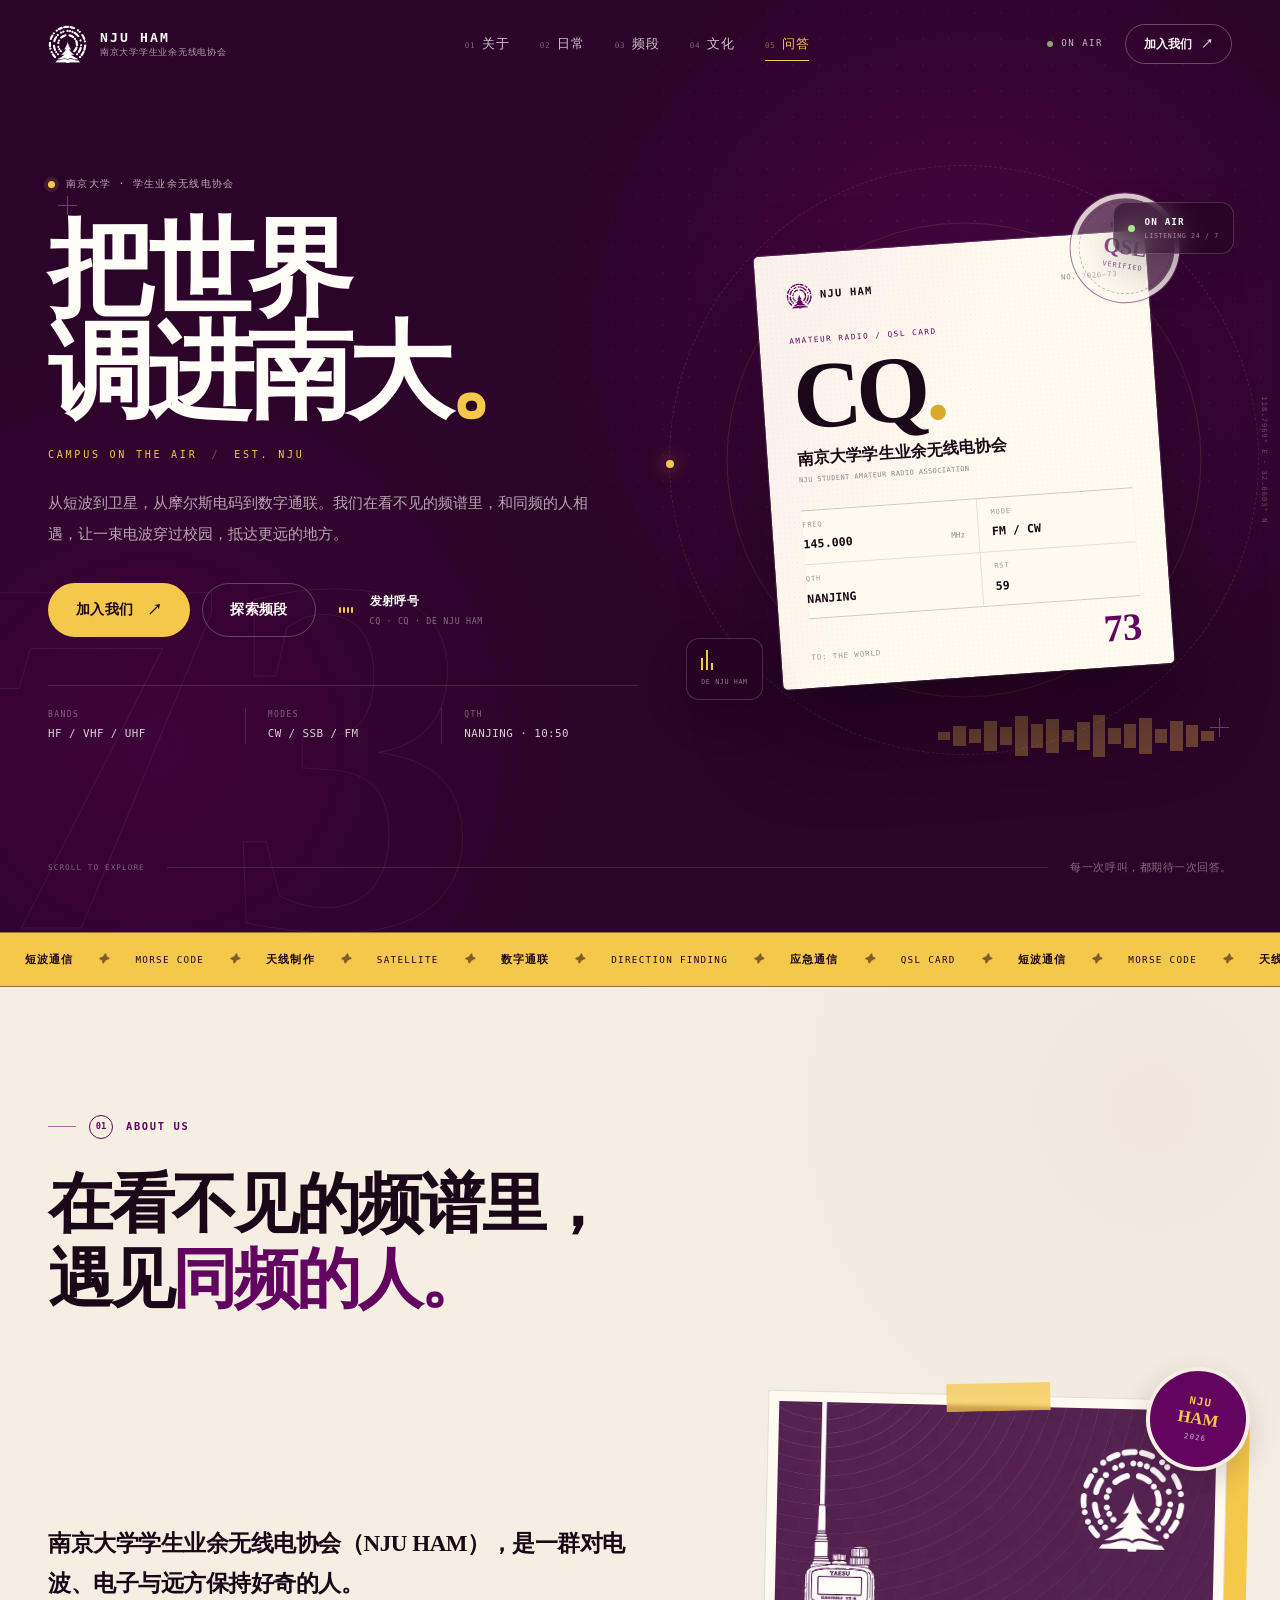
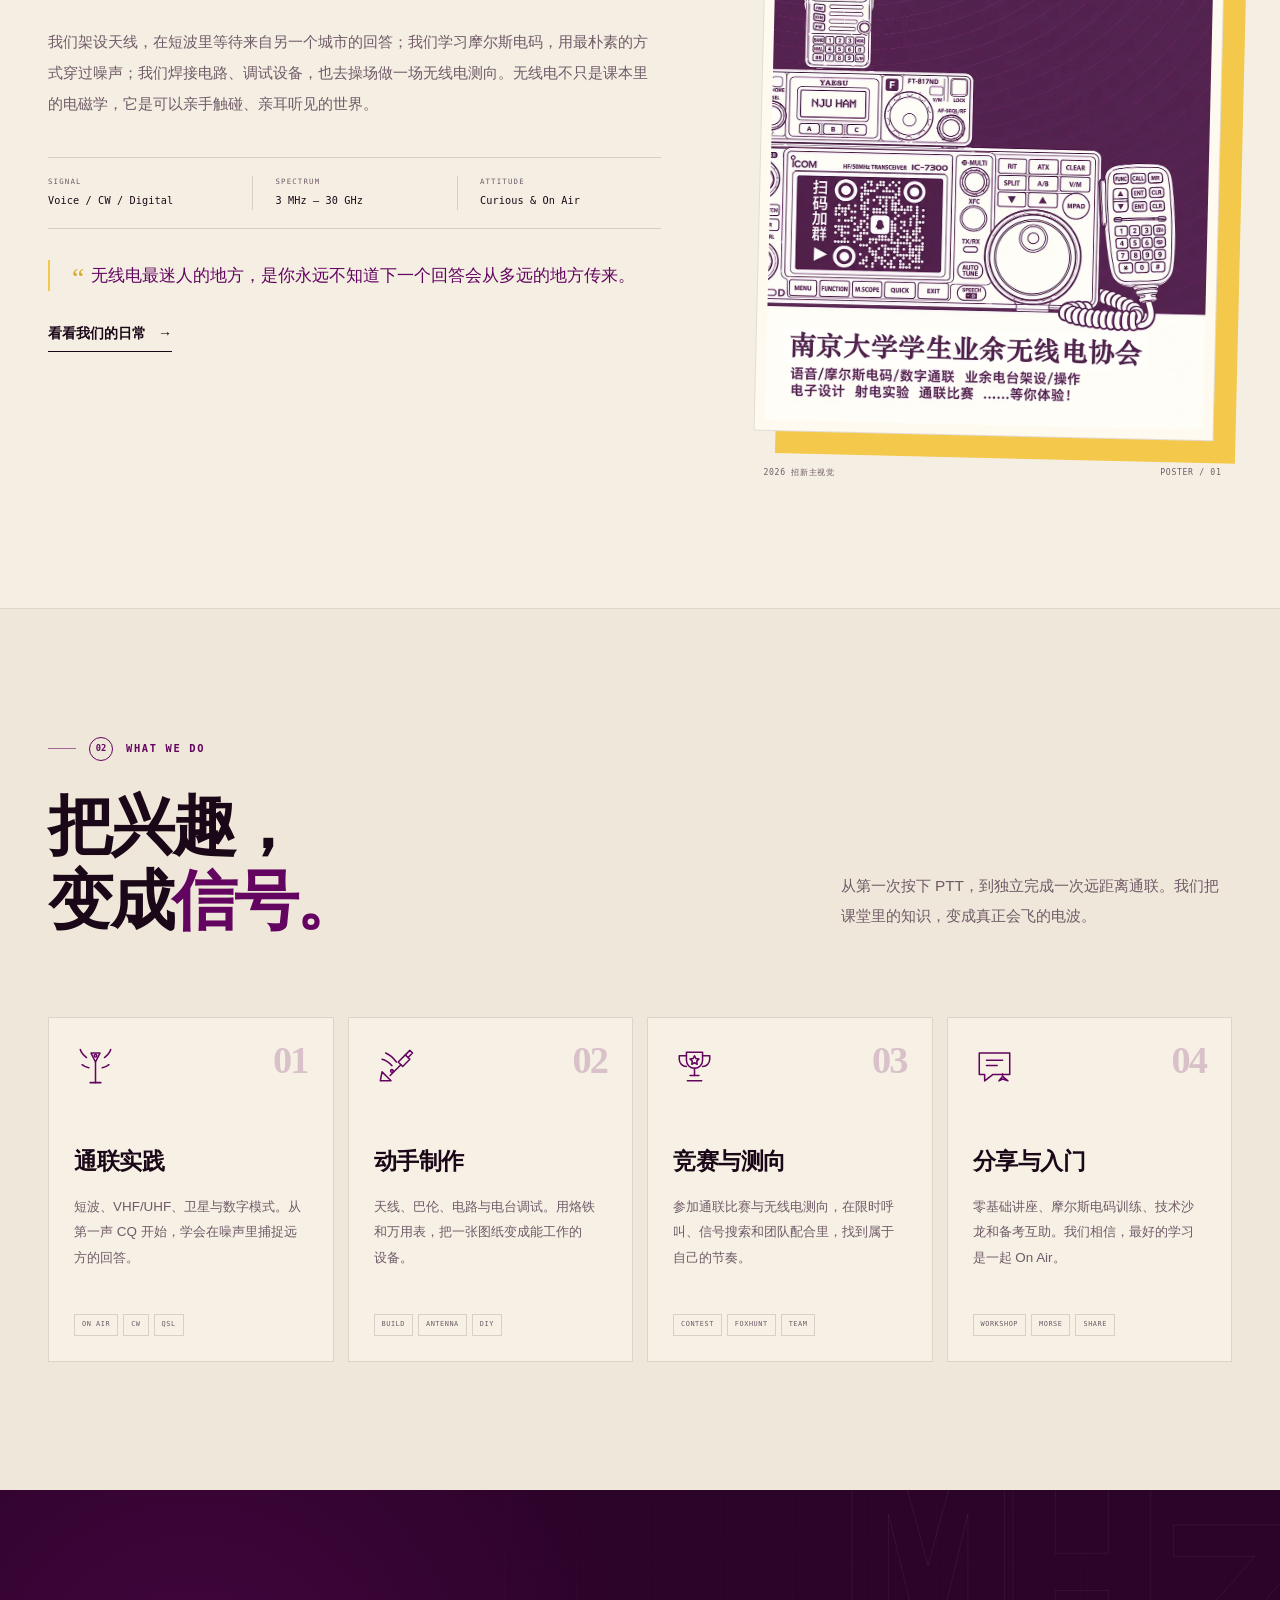
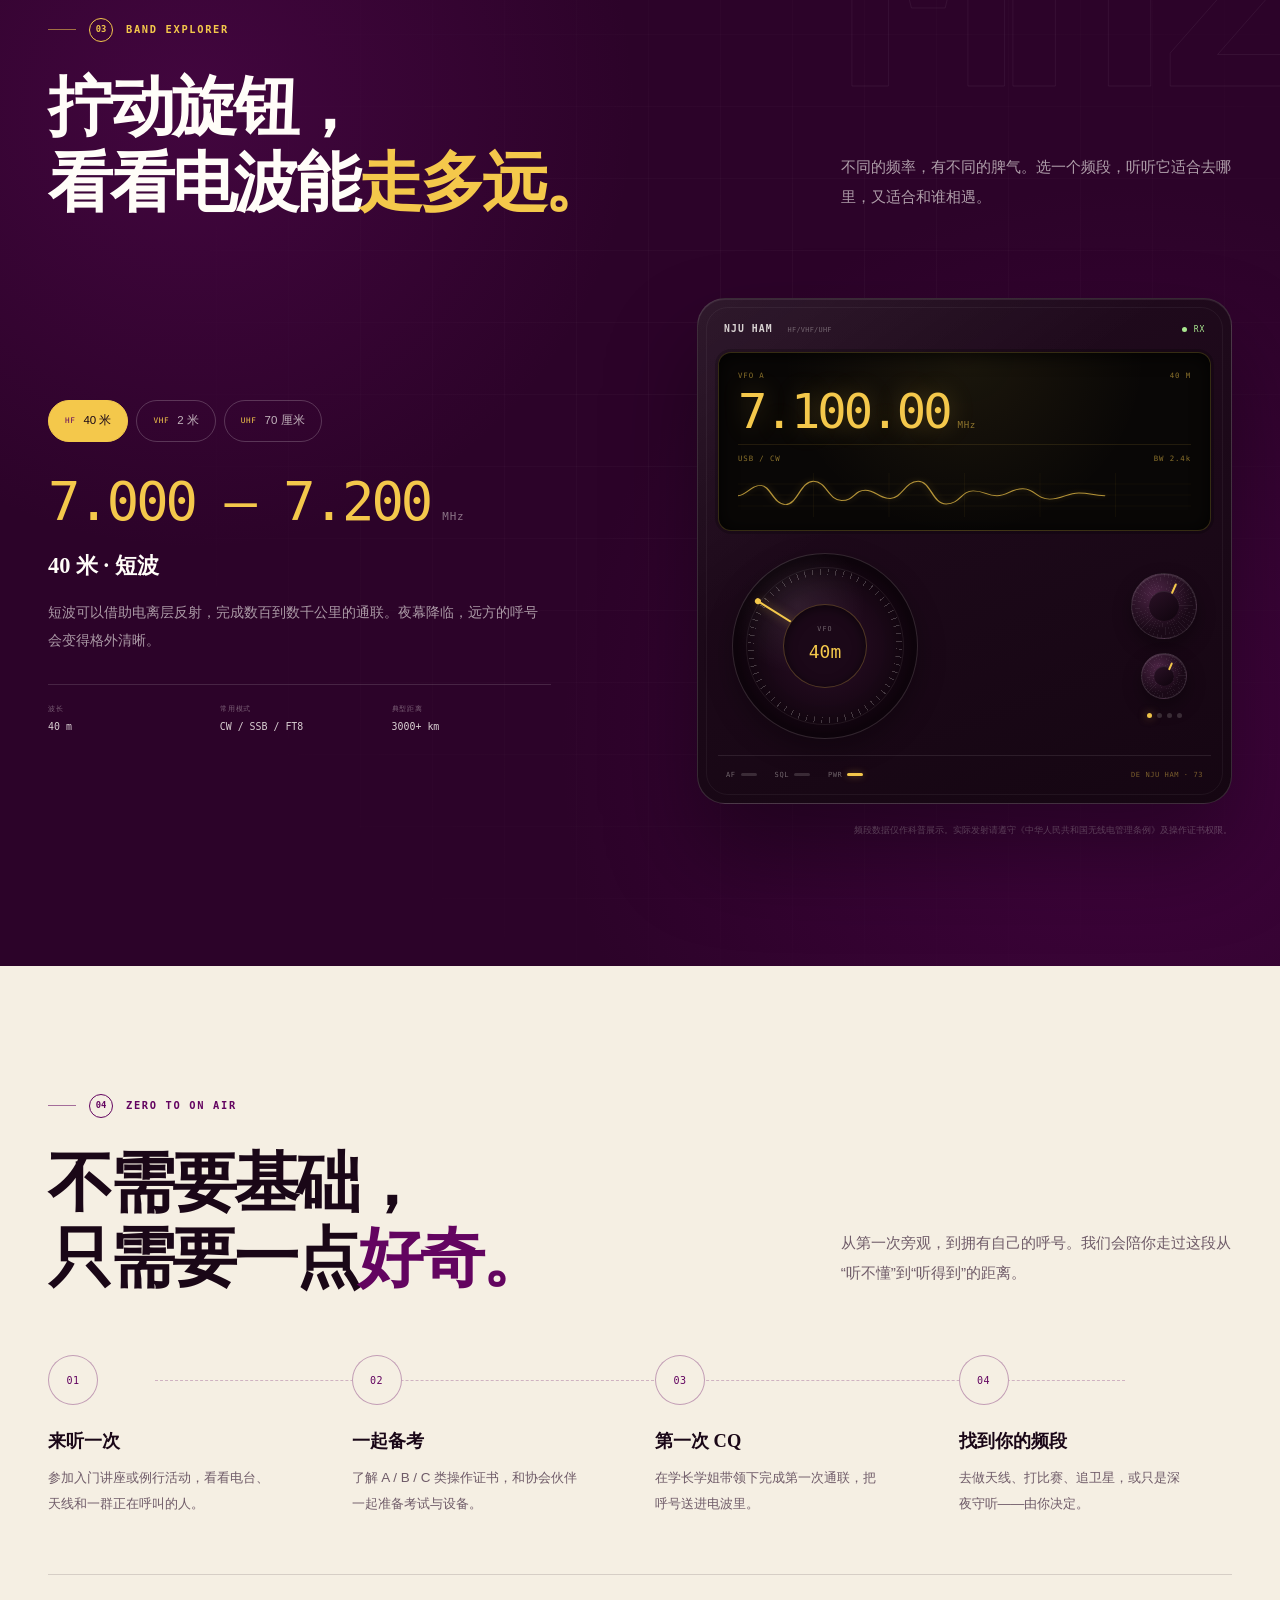
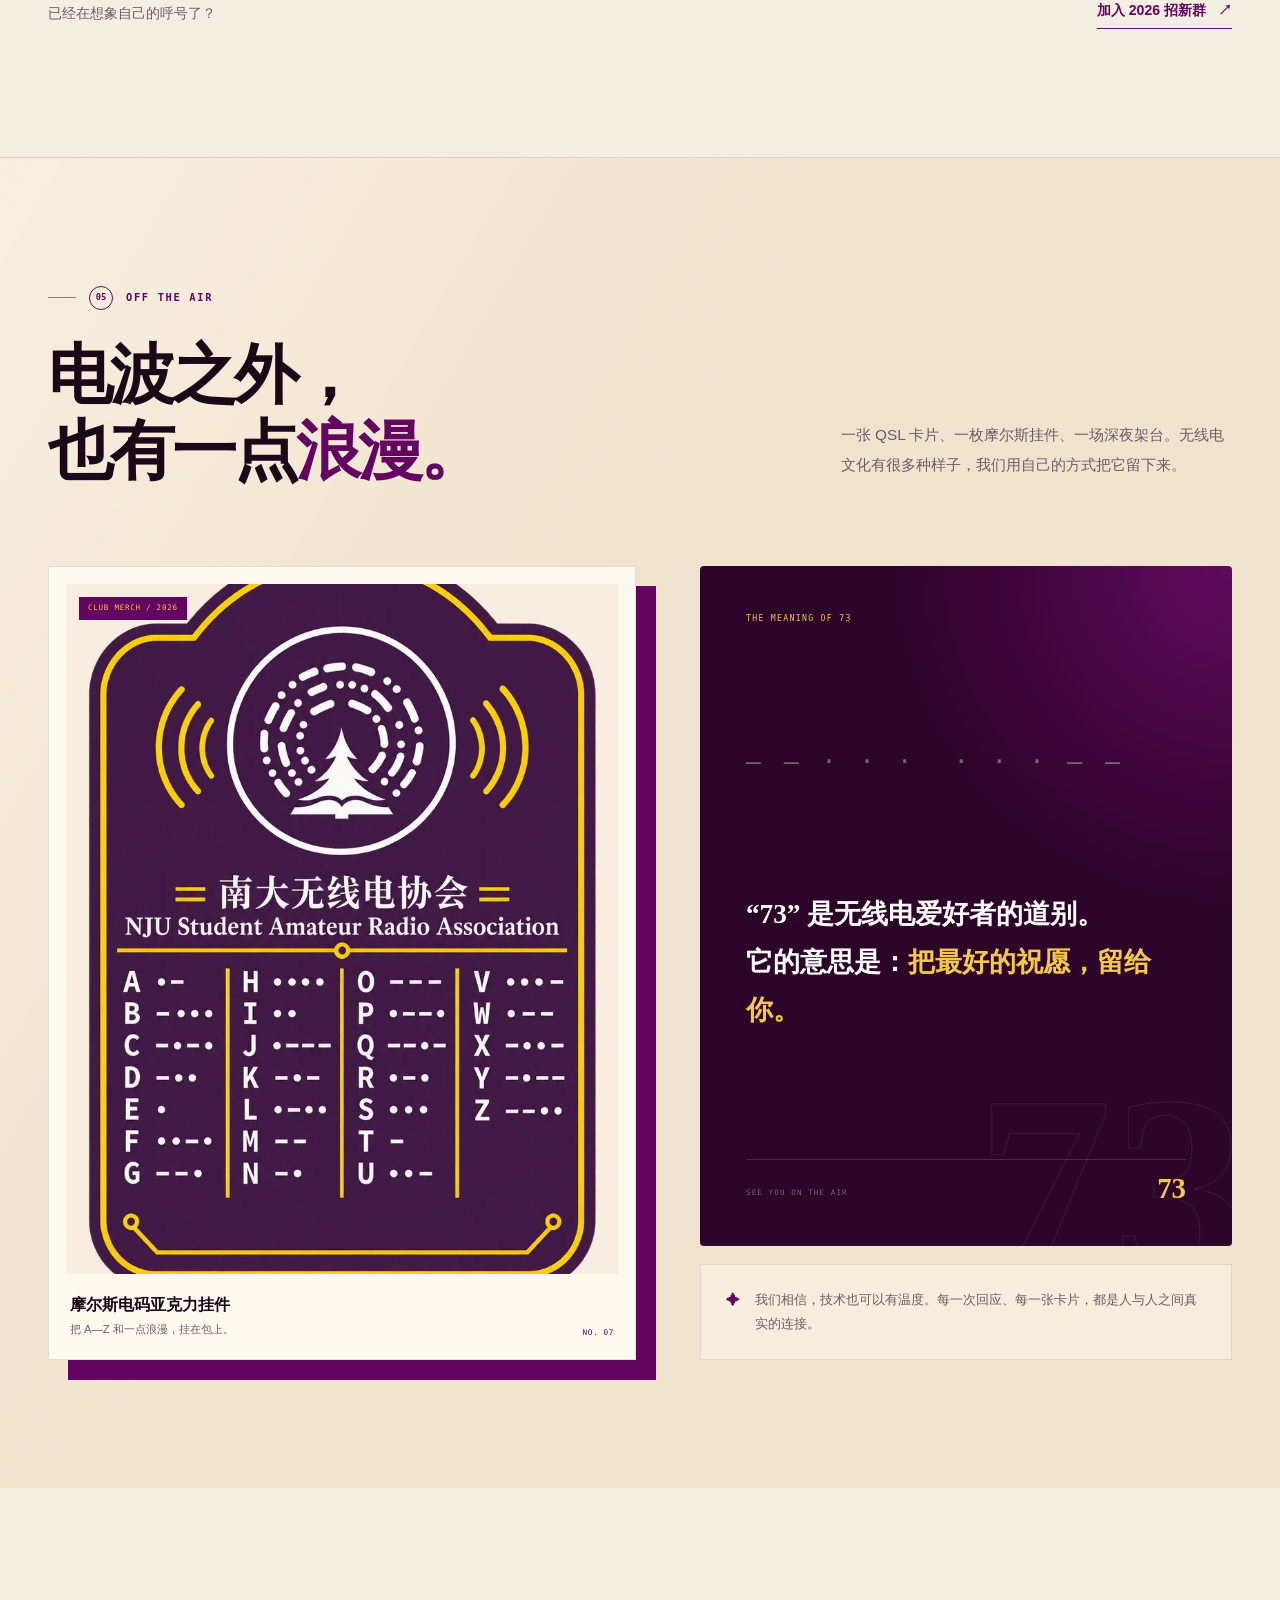
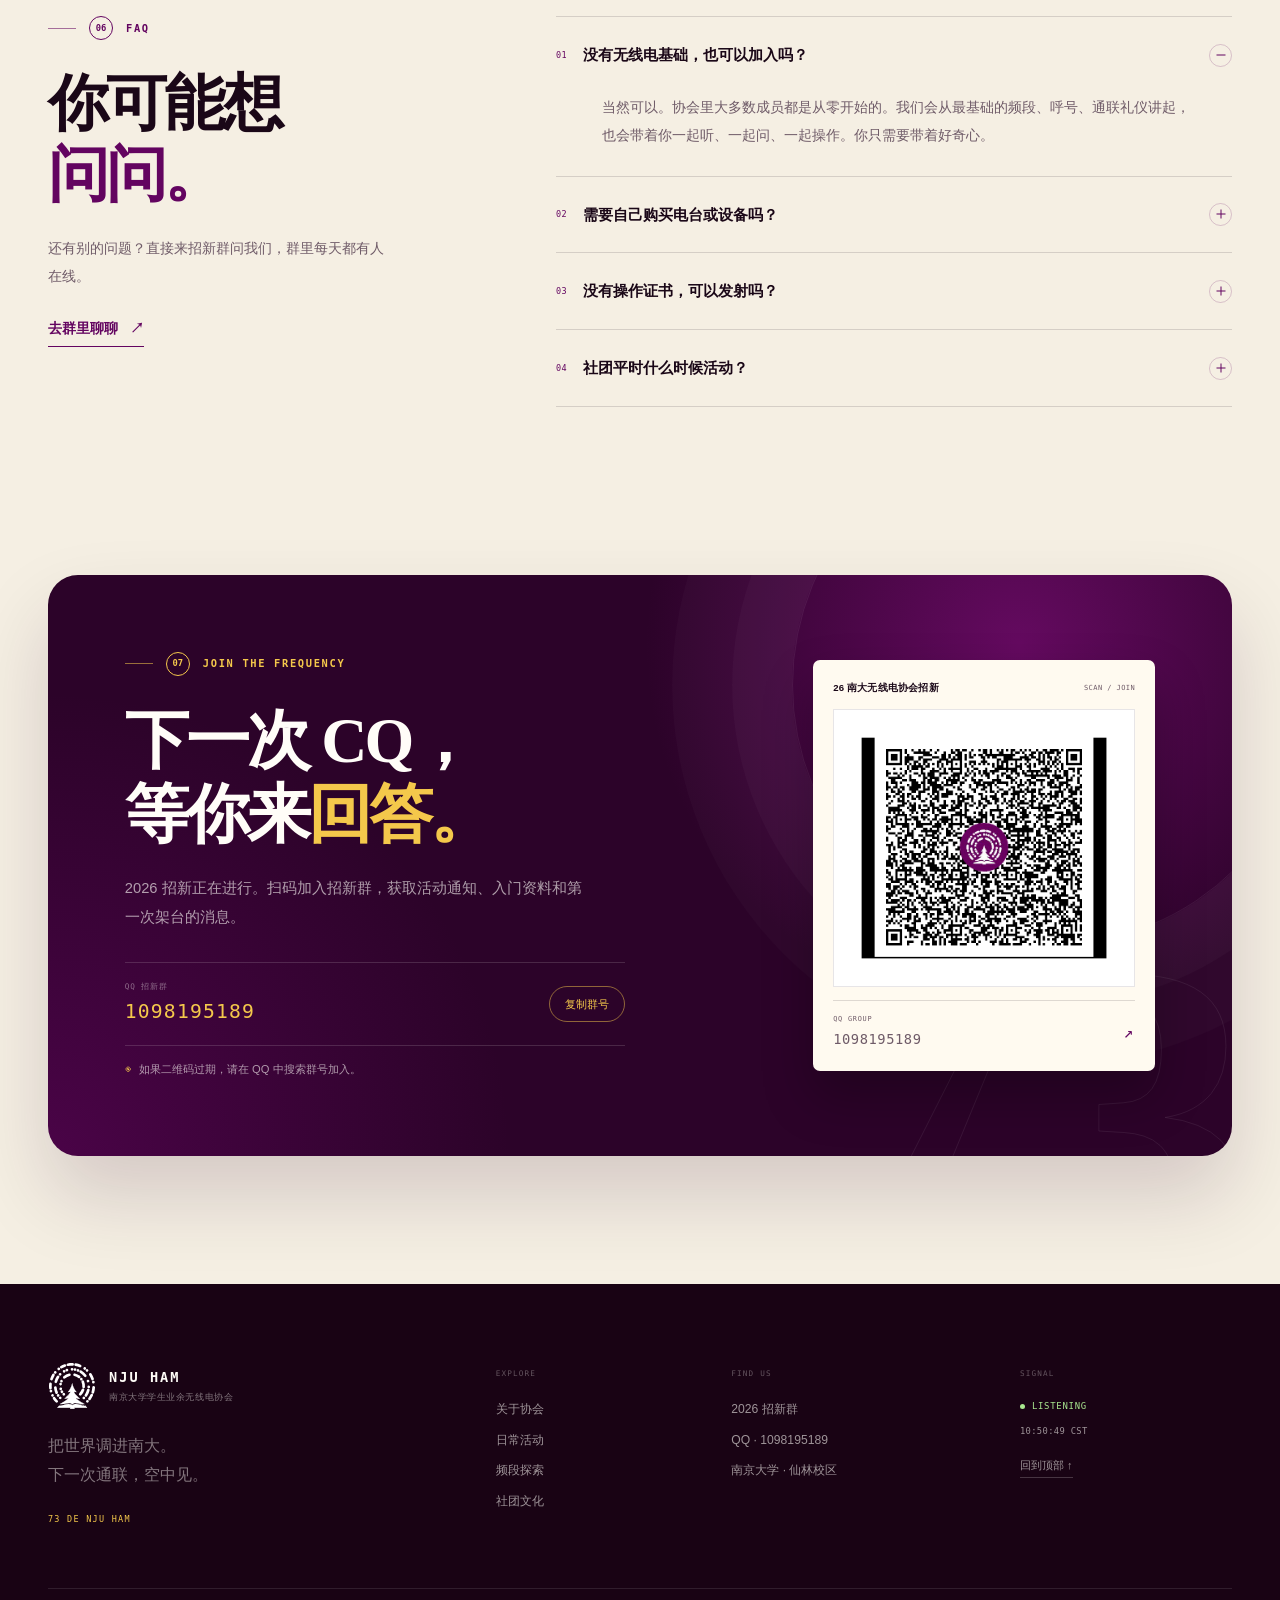
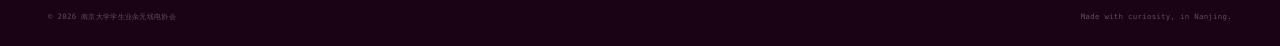
==== index.html @ 202b487b "Build NJU HAM club homepage" ====
<!doctype html>
<html lang="zh-CN">
<head>
  <meta charset="utf-8">
  <meta name="viewport" content="width=device-width, initial-scale=1">
  <title>南京大学学生业余无线电协会 · NJU HAM</title>
  <meta name="description" content="南京大学学生业余无线电协会（NJU HAM）——从短波到卫星，从摩尔斯电码到数字通联。在看不见的频谱里，遇见同频的人。">
  <meta name="theme-color" content="#2c0329">
  <meta property="og:type" content="website">
  <meta property="og:site_name" content="NJU HAM">
  <meta property="og:locale" content="zh_CN">
  <meta property="og:title" content="南京大学学生业余无线电协会 · 把世界调进南大">
  <meta property="og:description" content="从短波到卫星，从摩尔斯电码到数字通联。NJU HAM 邀请你一起，让电波穿过校园，抵达更远的地方。">
  <meta property="og:image" content="img/og-cover.png">
  <meta property="og:image:width" content="1200">
  <meta property="og:image:height" content="630">
  <meta property="og:image:alt" content="NJU HAM 南京大学学生业余无线电协会，把世界调进南大">
  <meta name="twitter:card" content="summary_large_image">
  <meta name="twitter:title" content="南京大学学生业余无线电协会 · 把世界调进南大">
  <meta name="twitter:description" content="从短波到卫星，从摩尔斯电码到数字通联。让一束电波穿过校园，抵达更远的地方。">
  <meta name="twitter:image" content="img/og-cover.png">
  <link rel="icon" href="img/favicon-32.png" sizes="32x32">
  <link rel="icon" href="img/favicon-64.png" sizes="64x64">
  <link rel="apple-touch-icon" href="img/apple-touch-icon.png">
  <link rel="stylesheet" href="assets/css/style.css">
  <script>document.documentElement.classList.add('js');</script>
  <script type="application/ld+json">
  {
    "@context": "https://schema.org",
    "@type": "Organization",
    "name": "南京大学学生业余无线电协会",
    "alternateName": "NJU HAM",
    "description": "南京大学学生业余无线电协会，开展业余无线电通联、电子制作、射电实验与通联竞赛等活动。",
    "logo": "img/apple-touch-icon.png"
  }
  </script>
</head>
<body>
  <a class="skip-link" href="#main">跳到主要内容</a>

  <header class="site-header" id="siteHeader">
    <div class="container header-inner">
      <a class="brand" href="#top" aria-label="NJU HAM 首页">
        <span class="brand-mark" aria-hidden="true"></span>
        <span class="brand-text">
          <strong>NJU HAM</strong>
          <small>南京大学学生业余无线电协会</small>
        </span>
      </a>

      <nav class="primary-nav" id="primaryNav" aria-label="主导航">
        <a href="#about"><span>01</span>关于</a>
        <a href="#activities"><span>02</span>日常</a>
        <a href="#bands"><span>03</span>频段</a>
        <a href="#culture"><span>04</span>文化</a>
        <a href="#faq"><span>05</span>问答</a>
      </nav>

      <div class="header-actions">
        <span class="on-air"><i aria-hidden="true"></i> ON AIR</span>
        <a class="header-cta" href="#join">加入我们 <span aria-hidden="true">↗</span></a>
        <button class="menu-toggle" type="button" aria-expanded="false" aria-controls="primaryNav" aria-label="打开导航菜单">
          <span></span><span></span>
        </button>
      </div>
    </div>
    <div class="scroll-progress" aria-hidden="true"><span id="scrollBar"></span></div>
  </header>

  <main id="main">
    <section class="hero" id="top">
      <div class="hero-ambient" aria-hidden="true">
        <span class="hero-ghost">73</span>
        <span class="hero-cross cross-a"></span>
        <span class="hero-cross cross-b"></span>
      </div>

      <div class="container hero-grid">
        <div class="hero-copy">
          <p class="eyebrow hero-eyebrow" data-reveal><span class="eyebrow-dot" aria-hidden="true"></span> 南京大学 · 学生业余无线电协会</p>
          <h1 data-reveal>把世界<br><span class="hero-line">调进南大<em>。</em></span></h1>
          <p class="hero-en" data-reveal>CAMPUS ON THE AIR <span>/</span> EST. NJU</p>
          <p class="hero-desc" data-reveal>从短波到卫星，从摩尔斯电码到数字通联。我们在看不见的频谱里，和同频的人相遇，让一束电波穿过校园，抵达更远的地方。</p>

          <div class="hero-actions" data-reveal>
            <a class="button button-primary" href="#join">加入我们 <span aria-hidden="true">↗</span></a>
            <a class="button button-ghost" href="#bands">探索频段</a>
            <button class="morse-button" id="morseBtn" type="button" aria-label="播放摩尔斯电码呼号 CQ DE NJU HAM">
              <span class="equalizer" aria-hidden="true"><i></i><i></i><i></i><i></i></span>
              <span class="morse-label"><b>发射呼号</b><small>CQ · CQ · DE NJU HAM</small></span>
            </button>
          </div>

          <div class="hero-meta" data-reveal>
            <div>
              <span class="meta-label">BANDS</span>
              <strong>HF / VHF / UHF</strong>
            </div>
            <div>
              <span class="meta-label">MODES</span>
              <strong>CW / SSB / FM</strong>
            </div>
            <div>
              <span class="meta-label">QTH</span>
              <strong>NANJING · <span id="localClock">--:--</span></strong>
            </div>
          </div>
        </div>

        <div class="hero-visual" aria-hidden="true" data-reveal>
          <div class="signal-orbit orbit-outer"></div>
          <div class="signal-orbit orbit-mid"></div>
          <div class="signal-orbit orbit-inner"></div>

          <div class="qsl-card">
            <div class="qsl-top">
              <span class="qsl-brand"><span class="qsl-mark"></span> NJU HAM</span>
              <span class="qsl-no">NO. 2026—73</span>
            </div>
            <p class="qsl-kicker">AMATEUR RADIO / QSL CARD</p>
            <div class="qsl-call">CQ<span>.</span></div>
            <p class="qsl-cn">南京大学学生业余无线电协会</p>
            <p class="qsl-en">NJU STUDENT AMATEUR RADIO ASSOCIATION</p>
            <div class="qsl-data">
              <div><span>FREQ</span><b>145.000</b><em>MHz</em></div>
              <div><span>MODE</span><b>FM / CW</b></div>
              <div><span>QTH</span><b>NANJING</b></div>
              <div><span>RST</span><b>59</b></div>
            </div>
            <div class="qsl-bottom">
              <span>TO: THE WORLD</span>
              <strong>73</strong>
            </div>
            <div class="qsl-stamp">
              <span>NJU HAM</span>
              <b>QSL</b>
              <span>VERIFIED</span>
            </div>
          </div>

          <div class="floating-chip chip-onair">
            <span class="chip-dot"></span>
            <div><b>ON AIR</b><small>LISTENING 24 / 7</small></div>
          </div>

          <div class="floating-chip chip-cq">
            <div class="cq-dots"><i></i><i></i><i></i></div>
            <small>DE NJU HAM</small>
          </div>

          <div class="spectrum" aria-hidden="true">
            <i style="--h:18%"></i><i style="--h:42%"></i><i style="--h:28%"></i><i style="--h:64%"></i><i style="--h:36%"></i><i style="--h:82%"></i><i style="--h:48%"></i><i style="--h:72%"></i><i style="--h:24%"></i><i style="--h:58%"></i><i style="--h:88%"></i><i style="--h:34%"></i><i style="--h:52%"></i><i style="--h:76%"></i><i style="--h:30%"></i><i style="--h:62%"></i><i style="--h:44%"></i><i style="--h:20%"></i>
          </div>

          <p class="vertical-note">118.7969° E · 32.0603° N</p>
        </div>
      </div>

      <div class="container hero-foot">
        <span class="hero-foot-label">SCROLL TO EXPLORE</span>
        <span class="hero-foot-line" aria-hidden="true"></span>
        <span class="hero-foot-note">每一次呼叫，都期待一次回答。</span>
      </div>
    </section>

    <div class="marquee" aria-hidden="true">
      <div class="marquee-track">
        <span class="marquee-group">
          <b>短波通信</b><i>✦</i><span>MORSE CODE</span><i>✦</i><b>天线制作</b><i>✦</i><span>SATELLITE</span><i>✦</i><b>数字通联</b><i>✦</i><span>DIRECTION FINDING</span><i>✦</i><b>应急通信</b><i>✦</i><span>QSL CARD</span><i>✦</i>
        </span>
        <span class="marquee-group">
          <b>短波通信</b><i>✦</i><span>MORSE CODE</span><i>✦</i><b>天线制作</b><i>✦</i><span>SATELLITE</span><i>✦</i><b>数字通联</b><i>✦</i><span>DIRECTION FINDING</span><i>✦</i><b>应急通信</b><i>✦</i><span>QSL CARD</span><i>✦</i>
        </span>
      </div>
    </div>

    <section class="section about" id="about">
      <div class="container">
        <div class="section-head about-head">
          <p class="section-label" data-reveal><span>01</span> ABOUT US</p>
          <h2 data-reveal>在看不见的频谱里，<br>遇见<em>同频的人。</em></h2>
        </div>

        <div class="about-grid">
          <div class="about-copy">
            <p class="lead" data-reveal>南京大学学生业余无线电协会（NJU HAM），是一群对电波、电子与远方保持好奇的人。</p>
            <p data-reveal>我们架设天线，在短波里等待来自另一个城市的回答；我们学习摩尔斯电码，用最朴素的方式穿过噪声；我们焊接电路、调试设备，也去操场做一场无线电测向。无线电不只是课本里的电磁学，它是可以亲手触碰、亲耳听见的世界。</p>

            <div class="signal-facts" data-reveal>
              <div>
                <span>SIGNAL</span>
                <b>Voice / CW / Digital</b>
              </div>
              <div>
                <span>SPECTRUM</span>
                <b>3 MHz — 30 GHz</b>
              </div>
              <div>
                <span>ATTITUDE</span>
                <b>Curious &amp; On Air</b>
              </div>
            </div>

            <blockquote class="about-quote" data-reveal>
              <span aria-hidden="true">“</span>
              无线电最迷人的地方，是你永远不知道下一个回答会从多远的地方传来。
            </blockquote>

            <a class="text-link" href="#activities" data-reveal>看看我们的日常 <span aria-hidden="true">→</span></a>
          </div>

          <figure class="poster-card" data-reveal>
            <div class="poster-frame">
              <img src="img/poster-2026.webp" width="1000" height="1413" alt="南京大学学生业余无线电协会 2026 招新海报，画面以电台设备与协会标志构成" loading="lazy">
              <span class="poster-tape" aria-hidden="true"></span>
            </div>
            <figcaption>
              <span>2026 招新主视觉</span>
              <span>POSTER / 01</span>
            </figcaption>
            <span class="poster-sticker" aria-hidden="true"><b>NJU</b><span>HAM</span><i>2026</i></span>
          </figure>
        </div>
      </div>
    </section>

    <section class="section activities" id="activities">
      <div class="container">
        <div class="section-head section-head-split">
          <div>
            <p class="section-label" data-reveal><span>02</span> WHAT WE DO</p>
            <h2 data-reveal>把兴趣，<br>变成<em>信号。</em></h2>
          </div>
          <p class="section-intro" data-reveal>从第一次按下 PTT，到独立完成一次远距离通联。我们把课堂里的知识，变成真正会飞的电波。</p>
        </div>

        <div class="activity-grid">
          <article class="activity-card" data-reveal>
            <div class="activity-top">
              <span class="activity-icon" aria-hidden="true">
                <svg viewBox="0 0 48 48" fill="none" stroke="currentColor" stroke-width="1.7" stroke-linecap="round" stroke-linejoin="round">
                  <path d="M24 42V19"/><path d="M18 42h12"/><path d="M24 19 19 9h10l-5 10Z"/>
                  <path d="M14 14c-3.5-2.6-6-5.7-7-9M34 14c3.5-2.6 6-5.7 7-9M9 22c2.2 1.8 4.8 3 7.5 3.5M39 22c-2.2 1.8-4.8 3-7.5 3.5"/>
                  <circle cx="24" cy="12" r="1.5"/>
                </svg>
              </span>
              <span class="activity-no">01</span>
            </div>
            <h3>通联实践</h3>
            <p>短波、VHF/UHF、卫星与数字模式。从第一声 CQ 开始，学会在噪声里捕捉远方的回答。</p>
            <div class="tags"><span>ON AIR</span><span>CW</span><span>QSL</span></div>
          </article>

          <article class="activity-card" data-reveal>
            <div class="activity-top">
              <span class="activity-icon" aria-hidden="true">
                <svg viewBox="0 0 48 48" fill="none" stroke="currentColor" stroke-width="1.7" stroke-linecap="round" stroke-linejoin="round">
                  <path d="M7 40h12L9 30 7 40Z"/><path d="m18 34 12-12"/><path d="m27 19 8-8 5 5-8 8-5-5Z"/><path d="m35 11 5-5 3 3-5 5"/><path d="M9 16c4 1 8 4 11 7M13 9c5 2 9 6 12 10"/><circle cx="20" cy="29" r="1.5"/>
                </svg>
              </span>
              <span class="activity-no">02</span>
            </div>
            <h3>动手制作</h3>
            <p>天线、巴伦、电路与电台调试。用烙铁和万用表，把一张图纸变成能工作的设备。</p>
            <div class="tags"><span>BUILD</span><span>ANTENNA</span><span>DIY</span></div>
          </article>

          <article class="activity-card" data-reveal>
            <div class="activity-top">
              <span class="activity-icon" aria-hidden="true">
                <svg viewBox="0 0 48 48" fill="none" stroke="currentColor" stroke-width="1.7" stroke-linecap="round" stroke-linejoin="round">
                  <path d="M15 8h18v9a9 9 0 0 1-18 0V8Z"/><path d="M15 12H7v4a8 8 0 0 0 8 8M33 12h8v4a8 8 0 0 1-8 8"/><path d="M24 26v8"/><path d="M16 40h16M19 34h10"/>
                  <path d="m24 12 1.5 3 3.5.5-2.5 2.5.5 3.5-3-1.7-3 1.7.5-3.5L19 15.5l3.5-.5 1.5-3Z"/>
                </svg>
              </span>
              <span class="activity-no">03</span>
            </div>
            <h3>竞赛与测向</h3>
            <p>参加通联比赛与无线电测向，在限时呼叫、信号搜索和团队配合里，找到属于自己的节奏。</p>
            <div class="tags"><span>CONTEST</span><span>FOXHUNT</span><span>TEAM</span></div>
          </article>

          <article class="activity-card" data-reveal>
            <div class="activity-top">
              <span class="activity-icon" aria-hidden="true">
                <svg viewBox="0 0 48 48" fill="none" stroke="currentColor" stroke-width="1.7" stroke-linecap="round" stroke-linejoin="round">
                  <path d="M7 9h34v24H22l-9 7v-7H7V9Z"/><path d="M15 17h18M15 23h12"/><path d="M33 32v3l6 5-6-2-4 2 4-5"/>
                </svg>
              </span>
              <span class="activity-no">04</span>
            </div>
            <h3>分享与入门</h3>
            <p>零基础讲座、摩尔斯电码训练、技术沙龙和备考互助。我们相信，最好的学习是一起 On Air。</p>
            <div class="tags"><span>WORKSHOP</span><span>MORSE</span><span>SHARE</span></div>
          </article>
        </div>
      </div>
    </section>

    <section class="section bands" id="bands">
      <div class="bands-grid-bg" aria-hidden="true"></div>
      <span class="bands-watermark" aria-hidden="true">MHz</span>
      <div class="container">
        <div class="section-head section-head-split section-head-light">
          <div>
            <p class="section-label section-label-light" data-reveal><span>03</span> BAND EXPLORER</p>
            <h2 data-reveal>拧动旋钮，<br>看看电波能<em>走多远。</em></h2>
          </div>
          <p class="section-intro" data-reveal>不同的频率，有不同的脾气。选一个频段，听听它适合去哪里，又适合和谁相遇。</p>
        </div>

        <div class="band-layout">
          <div class="band-copy" data-reveal>
            <div class="band-tabs" role="tablist" aria-label="选择无线电频段">
              <button type="button" role="tab" id="tab-hf" aria-selected="true" aria-controls="bandPanel" tabindex="0" data-band="hf"><span>HF</span> 40 米</button>
              <button type="button" role="tab" id="tab-vhf" aria-selected="false" aria-controls="bandPanel" tabindex="-1" data-band="vhf"><span>VHF</span> 2 米</button>
              <button type="button" role="tab" id="tab-uhf" aria-selected="false" aria-controls="bandPanel" tabindex="-1" data-band="uhf"><span>UHF</span> 70 厘米</button>
            </div>

            <div class="band-panel" id="bandPanel" role="tabpanel" aria-labelledby="tab-hf" aria-live="polite" tabindex="0">
              <div class="band-range">
                <span id="bandRange">7.000 — 7.200</span>
                <small>MHz</small>
              </div>
              <h3 id="bandName">40 米 · 短波</h3>
              <p id="bandDesc">短波可以借助电离层反射，完成数百到数千公里的通联。夜幕降临，远方的呼号会变得格外清晰。</p>
              <dl class="band-meta">
                <div><dt>波长</dt><dd id="bandWave">40 m</dd></div>
                <div><dt>常用模式</dt><dd id="bandModes">CW / SSB / FT8</dd></div>
                <div><dt>典型距离</dt><dd id="bandDistance">3000+ km</dd></div>
              </dl>
            </div>
          </div>

          <div class="rig-wrap" data-reveal>
            <div class="rig">
              <div class="rig-top">
                <span class="rig-brand">NJU HAM <i>HF/VHF/UHF</i></span>
                <span class="rig-status"><i aria-hidden="true"></i> RX</span>
              </div>
              <div class="rig-screen">
                <div class="screen-label"><span>VFO A</span><span id="rigBandLabel">40 M</span></div>
                <div class="rig-frequency"><span id="rigFreq">7.100.00</span><small>MHz</small></div>
                <div class="rig-sub"><span id="rigMode">USB / CW</span><span>BW 2.4k</span></div>
                <svg class="scope" viewBox="0 0 420 64" preserveAspectRatio="none" aria-hidden="true">
                  <path class="scope-grid" d="M0 16h420M0 32h420M0 48h420M70 0v64M140 0v64M210 0v64M280 0v64M350 0v64"/>
                  <path class="scope-wave" d="M0 33c8-1 12-15 21-15s12 28 23 28 14-34 26-34 14 28 26 28 12-15 22-15 12 12 23 12 14-25 26-25 13 33 26 33 14-19 25-19 12 7 22 7 13-10 24-10 13 15 25 15 16-9 27-9 13 4 24 4"/>
                </svg>
              </div>
              <div class="rig-controls">
                <div class="dial">
                  <div class="dial-ticks" aria-hidden="true"></div>
                  <div class="dial-needle" id="dialNeedle" aria-hidden="true"></div>
                  <div class="dial-center"><span>VFO</span><b id="dialBand">40m</b></div>
                </div>
                <div class="knob-column" aria-hidden="true">
                  <div class="knob"><span></span></div>
                  <div class="knob knob-small"><span></span></div>
                  <div class="led-row"><i></i><i></i><i></i><i></i></div>
                </div>
              </div>
              <div class="rig-bottom">
                <span><i>AF</i><b></b></span>
                <span><i>SQL</i><b></b></span>
                <span><i>PWR</i><b class="lit"></b></span>
                <span class="rig-note">DE NJU HAM · 73</span>
              </div>
            </div>
            <p class="band-note">频段数据仅作科普展示。实际发射请遵守《中华人民共和国无线电管理条例》及操作证书权限。</p>
          </div>
        </div>
      </div>
    </section>

    <section class="section path-section">
      <div class="container">
        <div class="section-head section-head-split path-head">
          <div>
            <p class="section-label" data-reveal><span>04</span> ZERO TO ON AIR</p>
            <h2 data-reveal>不需要基础，<br>只需要一点<em>好奇。</em></h2>
          </div>
          <p class="section-intro" data-reveal>从第一次旁观，到拥有自己的呼号。我们会陪你走过这段从“听不懂”到“听得到”的距离。</p>
        </div>

        <ol class="path-list">
          <li data-reveal>
            <span class="path-no">01</span>
            <div><h3>来听一次</h3><p>参加入门讲座或例行活动，看看电台、天线和一群正在呼叫的人。</p></div>
          </li>
          <li data-reveal>
            <span class="path-no">02</span>
            <div><h3>一起备考</h3><p>了解 A / B / C 类操作证书，和协会伙伴一起准备考试与设备。</p></div>
          </li>
          <li data-reveal>
            <span class="path-no">03</span>
            <div><h3>第一次 CQ</h3><p>在学长学姐带领下完成第一次通联，把呼号送进电波里。</p></div>
          </li>
          <li data-reveal>
            <span class="path-no">04</span>
            <div><h3>找到你的频段</h3><p>去做天线、打比赛、追卫星，或只是深夜守听——由你决定。</p></div>
          </li>
        </ol>

        <div class="path-cta" data-reveal>
          <span>已经在想象自己的呼号了？</span>
          <a class="text-link" href="#join">加入 2026 招新群 <span aria-hidden="true">↗</span></a>
        </div>
      </div>
    </section>

    <section class="section culture" id="culture">
      <div class="container">
        <div class="section-head section-head-split">
          <div>
            <p class="section-label" data-reveal><span>05</span> OFF THE AIR</p>
            <h2 data-reveal>电波之外，<br>也有一点<em>浪漫。</em></h2>
          </div>
          <p class="section-intro" data-reveal>一张 QSL 卡片、一枚摩尔斯挂件、一场深夜架台。无线电文化有很多种样子，我们用自己的方式把它留下来。</p>
        </div>

        <div class="culture-grid">
          <figure class="merch-card" data-reveal>
            <span class="culture-tag">CLUB MERCH / 2026</span>
            <div class="merch-image">
              <img src="img/charm.webp" width="800" height="1200" alt="南京大学学生业余无线电协会亚克力挂件，紫色背景上印有协会标志和摩尔斯电码字母表" loading="lazy">
            </div>
            <figcaption>
              <div><b>摩尔斯电码亚克力挂件</b><span>把 A—Z 和一点浪漫，挂在包上。</span></div>
              <span class="merch-no">NO. 07</span>
            </figcaption>
          </figure>

          <div class="culture-side">
            <div class="quote-card" data-reveal>
              <span class="quote-label">THE MEANING OF 73</span>
              <div class="morse-73" role="img" aria-label="73 的摩尔斯电码：长长短短短短，短短短长长">— — · · ·&nbsp;&nbsp;· · · — —</div>
              <blockquote>“73” 是无线电爱好者的道别。<br>它的意思是：<em>把最好的祝愿，留给你。</em></blockquote>
              <div class="quote-foot"><span>SEE YOU ON THE AIR</span><strong>73</strong></div>
            </div>

            <div class="culture-note" data-reveal>
              <span class="culture-note-icon" aria-hidden="true">✦</span>
              <p>我们相信，技术也可以有温度。每一次回应、每一张卡片，都是人与人之间真实的连接。</p>
            </div>
          </div>
        </div>
      </div>
    </section>

    <section class="section faq" id="faq">
      <div class="container faq-layout">
        <div class="faq-head">
          <p class="section-label" data-reveal><span>06</span> FAQ</p>
          <h2 data-reveal>你可能想<br><em>问问。</em></h2>
          <p data-reveal>还有别的问题？直接来招新群问我们，群里每天都有人在线。</p>
          <a class="text-link" href="#join" data-reveal>去群里聊聊 <span aria-hidden="true">↗</span></a>
        </div>

        <div class="faq-list" data-reveal>
          <details class="faq-item" open>
            <summary><span>01</span>没有无线电基础，也可以加入吗？<i aria-hidden="true"></i></summary>
            <div class="faq-answer"><p>当然可以。协会里大多数成员都是从零开始的。我们会从最基础的频段、呼号、通联礼仪讲起，也会带着你一起听、一起问、一起操作。你只需要带着好奇心。</p></div>
          </details>
          <details class="faq-item">
            <summary><span>02</span>需要自己购买电台或设备吗？<i aria-hidden="true"></i></summary>
            <div class="faq-answer"><p>入门阶段不需要。协会会在活动中提供可用的设备和器材，也会给出适合新手的设备建议。等你真正找到感兴趣的方向，再考虑自己的第一台手持台或短波台也不迟。</p></div>
          </details>
          <details class="faq-item">
            <summary><span>03</span>没有操作证书，可以发射吗？<i aria-hidden="true"></i></summary>
            <div class="faq-answer"><p>依法依规，发射需要相应的业余无线电台操作技术能力证明。协会会组织备考资料分享和互助学习，帮助大家了解 A / B / C 类操作证书的报考流程。在取得资质之前，可以先从守听和接收开始。</p></div>
          </details>
          <details class="faq-item">
            <summary><span>04</span>社团平时什么时候活动？<i aria-hidden="true"></i></summary>
            <div class="faq-answer"><p>常规活动通常安排在课余时间，具体时间、地点和当周安排会提前在招新群和会员群公告。除了例行活动，也会有架台、比赛、讲座和临时起意的深夜通联。</p></div>
          </details>
        </div>
      </div>
    </section>

    <section class="section join" id="join">
      <div class="container">
        <div class="join-card">
          <span class="join-73" aria-hidden="true">73</span>
          <div class="join-copy" data-reveal>
            <p class="section-label section-label-light"><span>07</span> JOIN THE FREQUENCY</p>
            <h2>下一次 CQ，<br>等你来<em>回答。</em></h2>
            <p>2026 招新正在进行。扫码加入招新群，获取活动通知、入门资料和第一次架台的消息。</p>

            <div class="join-contact">
              <div class="qq-line">
                <span>QQ 招新群</span>
                <strong id="qqNumber">1098195189</strong>
              </div>
              <button class="copy-button" type="button" data-copy="1098195189" aria-label="复制 QQ 群号 1098195189">复制群号</button>
            </div>

            <p class="join-hint"><span aria-hidden="true">◉</span> 如果二维码过期，请在 QQ 中搜索群号加入。</p>
          </div>

          <div class="qr-card" data-reveal>
            <div class="qr-card-top">
              <span>26 南大无线电协会招新</span>
              <span>SCAN / JOIN</span>
            </div>
            <div class="qr-image">
              <img src="img/join-qr.png" width="357" height="276" alt="2026 南京大学学生业余无线电协会招新 QQ 群二维码" loading="lazy">
            </div>
            <div class="qr-card-bottom">
              <div><span>QQ GROUP</span><b>1098195189</b></div>
              <span class="qr-arrow" aria-hidden="true">↗</span>
            </div>
          </div>
        </div>
      </div>
    </section>
  </main>

  <footer class="site-footer">
    <div class="container">
      <div class="footer-top">
        <div class="footer-brand">
          <a href="#top" class="footer-logo" aria-label="回到首页">
            <span class="brand-mark" aria-hidden="true"></span>
            <span><b>NJU HAM</b><small>南京大学学生业余无线电协会</small></span>
          </a>
          <p>把世界调进南大。<br>下一次通联，空中见。</p>
          <span class="footer-sign">73 DE NJU HAM</span>
        </div>

        <div class="footer-col">
          <span class="footer-title">EXPLORE</span>
          <a href="#about">关于协会</a>
          <a href="#activities">日常活动</a>
          <a href="#bands">频段探索</a>
          <a href="#culture">社团文化</a>
        </div>

        <div class="footer-col">
          <span class="footer-title">FIND US</span>
          <a href="#join">2026 招新群</a>
          <span>QQ · 1098195189</span>
          <span>南京大学 · 仙林校区</span>
        </div>

        <div class="footer-col footer-col-end">
          <span class="footer-title">SIGNAL</span>
          <span class="footer-status"><i aria-hidden="true"></i> LISTENING</span>
          <span id="footerClock">--:--:-- CST</span>
          <a href="#top" class="back-top">回到顶部 <span aria-hidden="true">↑</span></a>
        </div>
      </div>

      <div class="footer-bottom">
        <span>© 2026 南京大学学生业余无线电协会</span>
        <span>Made with curiosity, in Nanjing.</span>
      </div>
    </div>
  </footer>

  <div class="toast" id="toast" role="status" aria-live="polite"></div>

  <script src="assets/js/main.js"></script>
</body>
</html>
---- assets/css/style.css ----
/* =========================================================
   NJU HAM · 南京大学学生业余无线电协会
   Static homepage styles
   ========================================================= */

:root {
  --ink: #1a0717;
  --purple-950: #2c0329;
  --purple-900: #3b0636;
  --purple: #630460;
  --purple-600: #7c0d77;
  --purple-300: #b874b2;
  --gold: #f4c84b;
  --gold-deep: #d9a92b;
  --cream: #f5efe3;
  --cream-deep: #efe7d9;
  --paper: #fffaf0;
  --white: #fffdf8;
  --muted: #6f5b68;
  --line: rgba(26, 7, 23, 0.14);
  --line-light: rgba(255, 253, 248, 0.16);
  --success: #a9e78f;
  --font-display: "Noto Serif SC", "Source Han Serif SC", "Songti SC", "STSong", "SimSun", serif;
  --font-sans: "Noto Sans SC", "Source Han Sans SC", "PingFang SC", "HarmonyOS Sans SC", "Microsoft YaHei", sans-serif;
  --font-mono: "Cascadia Mono", "SFMono-Regular", "Consolas", "DejaVu Sans Mono", monospace;
  --container: 1200px;
  --gutter: clamp(24px, 4vw, 48px);
  --header-h: 88px;
  --ease: cubic-bezier(0.22, 1, 0.36, 1);
}

*,
*::before,
*::after {
  box-sizing: border-box;
}

html {
  scroll-behavior: smooth;
  scroll-padding-top: 100px;
  -webkit-text-size-adjust: 100%;
}

body {
  margin: 0;
  background: var(--cream);
  color: var(--ink);
  font-family: var(--font-sans);
  font-size: 16px;
  line-height: 1.7;
  text-rendering: optimizeLegibility;
  -webkit-font-smoothing: antialiased;
  overflow-x: hidden;
}

body.nav-open {
  overflow: hidden;
}

::selection {
  background: var(--gold);
  color: var(--ink);
}

img {
  display: block;
  max-width: 100%;
}

svg {
  display: block;
}

a {
  color: inherit;
  text-decoration: none;
}

button,
input,
summary {
  font: inherit;
}

button {
  color: inherit;
}

h1,
h2,
h3,
p,
figure,
blockquote,
dl,
dd {
  margin: 0;
}

h1,
h2,
h3 {
  text-wrap: balance;
}

p {
  text-wrap: pretty;
}

ul,
ol {
  margin: 0;
  padding: 0;
  list-style: none;
}

:focus-visible {
  outline: 2px solid var(--gold);
  outline-offset: 4px;
}

.container {
  width: min(var(--container), calc(100% - var(--gutter) * 2));
  margin-inline: auto;
}

.skip-link {
  position: fixed;
  top: 10px;
  left: 10px;
  z-index: 500;
  padding: 10px 18px;
  background: var(--gold);
  color: var(--ink);
  border-radius: 999px;
  transform: translateY(-180%);
  transition: transform 0.2s ease;
}

.skip-link:focus {
  transform: translateY(0);
}

/* ---------- Reveal ---------- */

.js [data-reveal] {
  opacity: 0;
  transform: translateY(24px);
  transition:
    opacity 0.8s var(--ease),
    transform 0.8s var(--ease);
  transition-delay: var(--reveal-delay, 0s);
}

.js [data-reveal].is-visible {
  opacity: 1;
  transform: translateY(0);
}

/* ---------- Typography helpers ---------- */

.section {
  position: relative;
  padding-block: clamp(96px, 10vw, 150px);
  scroll-margin-top: 90px;
}

.section-label {
  display: flex;
  align-items: center;
  gap: 13px;
  margin-bottom: 28px;
  font-family: var(--font-mono);
  font-size: 0.65rem;
  font-weight: 600;
  letter-spacing: 0.16em;
  text-transform: uppercase;
  color: var(--purple);
}

.section-label::before {
  content: "";
  width: 28px;
  height: 1px;
  background: currentColor;
  opacity: 0.55;
}

.section-label span {
  display: inline-grid;
  place-items: center;
  width: 24px;
  height: 24px;
  border: 1px solid currentColor;
  border-radius: 50%;
  font-size: 0.55rem;
  letter-spacing: 0;
}

.section-label-light {
  color: var(--gold);
}

.section h2,
.join h2 {
  font-family: var(--font-display);
  font-size: clamp(2.55rem, 5.1vw, 4.5rem);
  font-weight: 900;
  line-height: 1.16;
  letter-spacing: -0.045em;
}

.section h2 em,
.join h2 em {
  font-style: normal;
  color: var(--purple);
}

.section-head {
  margin-bottom: clamp(52px, 6vw, 80px);
}

.section-head-split {
  display: grid;
  grid-template-columns: minmax(0, 1.18fr) minmax(280px, 0.62fr);
  align-items: end;
  gap: 48px;
}

.section-intro {
  max-width: 430px;
  padding-bottom: 9px;
  color: var(--muted);
  font-size: 0.96rem;
  line-height: 1.95;
}

.section-head-light h2 {
  color: var(--white);
}

.section-head-light h2 em {
  color: var(--gold);
}

.section-head-light .section-intro {
  color: rgba(255, 253, 248, 0.62);
}

/* ---------- Buttons & links ---------- */

.button {
  display: inline-flex;
  align-items: center;
  justify-content: center;
  gap: 14px;
  min-height: 54px;
  padding: 0 27px;
  border: 1px solid transparent;
  border-radius: 999px;
  font-size: 0.88rem;
  font-weight: 700;
  letter-spacing: 0.02em;
  transition:
    background 0.3s ease,
    color 0.3s ease,
    border-color 0.3s ease,
    transform 0.3s var(--ease);
}

.button span {
  font-size: 1.08em;
  transition: transform 0.3s var(--ease);
}

.button:hover span {
  transform: translate(3px, -3px);
}

.button-primary {
  background: var(--gold);
  color: var(--ink);
}

.button-primary:hover {
  background: var(--white);
  transform: translateY(-2px);
}

.button-ghost {
  border-color: rgba(255, 253, 248, 0.25);
  color: var(--white);
}

.button-ghost:hover {
  border-color: var(--gold);
  color: var(--gold);
}

.text-link {
  display: inline-flex;
  align-items: center;
  gap: 12px;
  padding-bottom: 5px;
  border-bottom: 1px solid currentColor;
  font-size: 0.88rem;
  font-weight: 700;
  transition: color 0.25s ease;
}

.text-link span {
  transition: transform 0.3s var(--ease);
}

.text-link:hover {
  color: var(--purple);
}

.text-link:hover span {
  transform: translateX(5px);
}

/* =========================================================
   Header
   ========================================================= */

.site-header {
  position: fixed;
  inset: 0 0 auto;
  z-index: 100;
  color: var(--white);
  transition:
    background 0.4s ease,
    color 0.4s ease,
    box-shadow 0.4s ease;
}

.site-header.scrolled {
  background: rgba(247, 242, 233, 0.9);
  color: var(--ink);
  box-shadow: 0 1px 0 var(--line);
  -webkit-backdrop-filter: blur(18px);
  backdrop-filter: blur(18px);
}

.header-inner {
  display: flex;
  align-items: center;
  gap: 28px;
  height: var(--header-h);
  transition: height 0.4s var(--ease);
}

.site-header.scrolled .header-inner {
  height: 72px;
}

.brand {
  display: inline-flex;
  align-items: center;
  gap: 13px;
  flex: none;
}

.brand-mark {
  display: block;
  width: 39px;
  height: 39px;
  flex: none;
  background: url("../../img/mark-white.svg") center / contain no-repeat;
  transition: transform 0.5s var(--ease);
}

.site-header.scrolled .brand-mark {
  background-image: url("../../img/mark-purple.svg");
}

.brand:hover .brand-mark {
  transform: rotate(-8deg) scale(1.04);
}

.brand-text {
  display: flex;
  flex-direction: column;
  gap: 2px;
  line-height: 1.15;
}

.brand-text strong {
  font-family: var(--font-mono);
  font-size: 0.82rem;
  letter-spacing: 0.16em;
}

.brand-text small {
  font-size: 0.58rem;
  letter-spacing: 0.08em;
  opacity: 0.62;
}

.primary-nav {
  display: flex;
  align-items: center;
  gap: clamp(18px, 2.4vw, 34px);
  margin-inline: auto;
}

.primary-nav a {
  position: relative;
  display: inline-flex;
  align-items: baseline;
  gap: 7px;
  padding: 6px 0;
  font-size: 0.8rem;
  font-weight: 500;
  letter-spacing: 0.04em;
  opacity: 0.78;
  transition:
    opacity 0.25s ease,
    color 0.25s ease;
}

.primary-nav a span {
  font-family: var(--font-mono);
  font-size: 0.48rem;
  opacity: 0.5;
}

.primary-nav a::after {
  content: "";
  position: absolute;
  right: 0;
  bottom: 0;
  left: 0;
  height: 1px;
  background: var(--gold);
  transform: scaleX(0);
  transform-origin: right;
  transition: transform 0.35s var(--ease);
}

.primary-nav a:hover,
.primary-nav a.is-active {
  opacity: 1;
  color: var(--gold);
}

.site-header.scrolled .primary-nav a:hover,
.site-header.scrolled .primary-nav a.is-active {
  color: var(--purple);
}

.primary-nav a:hover::after,
.primary-nav a.is-active::after {
  transform: scaleX(1);
  transform-origin: left;
}

.header-actions {
  display: flex;
  align-items: center;
  gap: 22px;
  flex: none;
}

.on-air {
  display: inline-flex;
  align-items: center;
  gap: 8px;
  font-family: var(--font-mono);
  font-size: 0.57rem;
  letter-spacing: 0.16em;
  opacity: 0.72;
}

.on-air i {
  width: 6px;
  height: 6px;
  border-radius: 50%;
  background: var(--success);
  box-shadow: 0 0 0 0 rgba(169, 231, 143, 0.5);
  animation: ledPulse 2s infinite;
}

.header-cta {
  display: inline-flex;
  align-items: center;
  gap: 9px;
  min-height: 40px;
  padding: 0 18px;
  border: 1px solid rgba(255, 253, 248, 0.28);
  border-radius: 999px;
  font-size: 0.74rem;
  font-weight: 600;
  transition:
    background 0.3s ease,
    border-color 0.3s ease,
    color 0.3s ease;
}

.header-cta span {
  transition: transform 0.3s var(--ease);
}

.header-cta:hover {
  border-color: var(--gold);
  background: var(--gold);
  color: var(--ink);
}

.header-cta:hover span {
  transform: translate(2px, -2px);
}

.site-header.scrolled .header-cta {
  border-color: var(--purple);
  background: var(--purple);
  color: var(--white);
}

.site-header.scrolled .header-cta:hover {
  border-color: var(--gold);
  background: var(--gold);
  color: var(--ink);
}

.menu-toggle {
  display: none;
  position: relative;
  width: 42px;
  height: 42px;
  padding: 0;
  border: 1px solid rgba(255, 253, 248, 0.25);
  border-radius: 50%;
  background: transparent;
  cursor: pointer;
}

.site-header.scrolled .menu-toggle {
  border-color: var(--line);
}

.menu-toggle span {
  position: absolute;
  top: 50%;
  left: 50%;
  width: 16px;
  height: 1px;
  background: currentColor;
  transform: translate(-50%, -50%);
  transition: transform 0.3s var(--ease);
}

.menu-toggle span:first-child {
  transform: translate(-50%, calc(-50% - 4px));
}

.menu-toggle span:last-child {
  transform: translate(-50%, calc(-50% + 4px));
}

.nav-open .menu-toggle span:first-child {
  transform: translate(-50%, -50%) rotate(45deg);
}

.nav-open .menu-toggle span:last-child {
  transform: translate(-50%, -50%) rotate(-45deg);
}

.scroll-progress {
  height: 2px;
  background: transparent;
}

.scroll-progress span {
  display: block;
  width: 0;
  height: 100%;
  background: var(--gold);
}

/* =========================================================
   Hero
   ========================================================= */

.hero {
  position: relative;
  min-height: 100svh;
  overflow: hidden;
  padding: 150px 0 56px;
  background:
    radial-gradient(circle at 76% 36%, rgba(124, 13, 119, 0.38), transparent 36%),
    radial-gradient(circle at 12% 80%, rgba(99, 4, 96, 0.32), transparent 30%),
    var(--purple-950);
  color: var(--white);
}

.hero::before {
  content: "";
  position: absolute;
  inset: 0;
  pointer-events: none;
  background-image: radial-gradient(rgba(255, 253, 248, 0.14) 0.8px, transparent 0.8px);
  background-size: 26px 26px;
  -webkit-mask-image: radial-gradient(circle at 75% 35%, #000 0, transparent 55%);
  mask-image: radial-gradient(circle at 75% 35%, #000 0, transparent 55%);
  opacity: 0.42;
}

.hero-ambient {
  position: absolute;
  inset: 0;
  pointer-events: none;
}

.hero-ghost {
  position: absolute;
  bottom: -5rem;
  left: -2rem;
  font-family: var(--font-display);
  font-size: clamp(22rem, 40vw, 42rem);
  font-weight: 900;
  line-height: 1;
  color: transparent;
  -webkit-text-stroke: 1px rgba(255, 253, 248, 0.065);
  user-select: none;
}

.hero-cross {
  position: absolute;
  width: 19px;
  height: 19px;
  opacity: 0.35;
}

.hero-cross::before,
.hero-cross::after {
  content: "";
  position: absolute;
  background: var(--gold);
}

.hero-cross::before {
  top: 9px;
  left: 0;
  width: 19px;
  height: 1px;
}

.hero-cross::after {
  top: 0;
  left: 9px;
  width: 1px;
  height: 19px;
}

.cross-a {
  top: 21%;
  left: 4.5%;
}

.cross-b {
  right: 4%;
  bottom: 21%;
}

.hero-grid {
  position: relative;
  z-index: 2;
  display: grid;
  grid-template-columns: minmax(0, 1.06fr) minmax(440px, 0.94fr);
  align-items: center;
  gap: 44px;
}

.hero-eyebrow {
  display: flex;
  align-items: center;
  gap: 11px;
  margin-bottom: 25px;
  font-family: var(--font-mono);
  font-size: 0.62rem;
  letter-spacing: 0.13em;
  color: rgba(255, 253, 248, 0.68);
}

.eyebrow-dot {
  width: 7px;
  height: 7px;
  border-radius: 50%;
  background: var(--gold);
  box-shadow: 0 0 0 4px rgba(244, 200, 75, 0.12);
}

.hero h1 {
  font-family: var(--font-display);
  font-size: clamp(4.3rem, 8.3vw, 7.9rem);
  font-weight: 900;
  line-height: 0.97;
  letter-spacing: -0.06em;
}

.hero h1 em {
  font-style: normal;
  color: var(--gold);
}

.hero-en {
  display: flex;
  align-items: center;
  gap: 14px;
  margin-top: 22px;
  font-family: var(--font-mono);
  font-size: 0.63rem;
  letter-spacing: 0.27em;
  color: var(--gold);
}

.hero-en span {
  opacity: 0.4;
}

.hero-desc {
  max-width: 555px;
  margin-top: 25px;
  color: rgba(255, 253, 248, 0.65);
  font-size: 0.96rem;
  line-height: 2;
}

.hero-actions {
  display: flex;
  flex-wrap: wrap;
  align-items: center;
  gap: 12px;
  margin-top: 33px;
}

.morse-button {
  display: inline-flex;
  align-items: center;
  gap: 12px;
  padding: 8px 6px;
  border: 0;
  background: transparent;
  cursor: pointer;
  text-align: left;
}

.equalizer {
  display: flex;
  align-items: center;
  justify-content: center;
  gap: 2px;
  width: 24px;
  height: 28px;
  flex: none;
}

.equalizer i {
  width: 2px;
  height: 6px;
  border-radius: 2px;
  background: var(--gold);
  transform-origin: center;
}

.morse-button:hover .equalizer i,
.morse-button.is-playing .equalizer i {
  animation: equalize 0.75s ease-in-out infinite alternate;
}

.morse-button.is-playing .equalizer i:nth-child(2) {
  animation-delay: 0.12s;
}

.morse-button.is-playing .equalizer i:nth-child(3) {
  animation-delay: 0.24s;
}

.morse-button.is-playing .equalizer i:nth-child(4) {
  animation-delay: 0.36s;
}

.morse-label {
  display: flex;
  flex-direction: column;
  gap: 2px;
}

.morse-label b {
  font-size: 0.76rem;
  font-weight: 600;
  letter-spacing: 0.03em;
  transition: color 0.25s ease;
}

.morse-label small {
  font-family: var(--font-mono);
  font-size: 0.52rem;
  letter-spacing: 0.08em;
  color: rgba(255, 253, 248, 0.42);
}

.morse-button:hover .morse-label b,
.morse-button.is-playing .morse-label b {
  color: var(--gold);
}

.hero-meta {
  display: grid;
  grid-template-columns: repeat(3, 1fr);
  max-width: 590px;
  margin-top: 48px;
  padding-top: 22px;
  border-top: 1px solid rgba(255, 253, 248, 0.13);
}

.hero-meta > div {
  display: flex;
  flex-direction: column;
  gap: 4px;
  padding-right: 16px;
}

.hero-meta > div + div {
  padding-left: 22px;
  border-left: 1px solid rgba(255, 253, 248, 0.13);
}

.meta-label {
  font-family: var(--font-mono);
  font-size: 0.5rem;
  letter-spacing: 0.18em;
  color: rgba(255, 253, 248, 0.38);
}

.hero-meta strong {
  font-family: var(--font-mono);
  font-size: 0.68rem;
  font-weight: 500;
  letter-spacing: 0.04em;
  color: rgba(255, 253, 248, 0.82);
  white-space: nowrap;
}

/* Hero visual */

.hero-visual {
  position: relative;
  display: flex;
  align-items: center;
  justify-content: center;
  min-height: 620px;
}

.signal-orbit {
  position: absolute;
  top: 50%;
  left: 50%;
  border: 1px solid rgba(255, 253, 248, 0.11);
  border-radius: 50%;
  transform: translate(-50%, -50%);
}

.orbit-outer {
  width: 590px;
  height: 590px;
  border-style: dashed;
  animation: orbitSpin 55s linear infinite;
}

.orbit-outer::after {
  content: "";
  position: absolute;
  top: 50%;
  left: -4px;
  width: 8px;
  height: 8px;
  border-radius: 50%;
  background: var(--gold);
  box-shadow: 0 0 18px rgba(244, 200, 75, 0.8);
}

.orbit-mid {
  width: 475px;
  height: 475px;
  border-color: rgba(244, 200, 75, 0.14);
}

.orbit-inner {
  width: 365px;
  height: 365px;
  border-color: rgba(255, 253, 248, 0.08);
}

.qsl-card {
  position: relative;
  z-index: 3;
  width: min(392px, 84%);
  padding: 29px 30px 23px;
  border-radius: 5px;
  background:
    linear-gradient(115deg, rgba(99, 4, 96, 0.04), transparent 50%),
    var(--paper);
  color: var(--ink);
  box-shadow:
    0 45px 90px rgba(0, 0, 0, 0.42),
    0 0 0 1px rgba(255, 253, 248, 0.13);
  transform: rotate(-4deg);
  transition: transform 0.7s var(--ease);
}

.qsl-card::before {
  content: "";
  position: absolute;
  inset: 0;
  pointer-events: none;
  opacity: 0.25;
  background-image: radial-gradient(rgba(99, 4, 96, 0.24) 0.55px, transparent 0.55px);
  background-size: 5px 5px;
  mix-blend-mode: multiply;
}

.hero-visual:hover .qsl-card {
  transform: rotate(-1.2deg) translateY(-6px);
}

.qsl-top {
  position: relative;
  display: flex;
  align-items: center;
  justify-content: space-between;
  gap: 14px;
}

.qsl-brand {
  display: inline-flex;
  align-items: center;
  gap: 8px;
  font-family: var(--font-mono);
  font-size: 0.65rem;
  font-weight: 700;
  letter-spacing: 0.12em;
}

.qsl-mark {
  display: block;
  width: 26px;
  height: 26px;
  background: url("../../img/mark-purple.svg") center / contain no-repeat;
}

.qsl-no {
  font-family: var(--font-mono);
  font-size: 0.45rem;
  letter-spacing: 0.11em;
  color: rgba(26, 7, 23, 0.45);
}

.qsl-kicker {
  position: relative;
  margin-top: 25px;
  font-family: var(--font-mono);
  font-size: 0.48rem;
  letter-spacing: 0.2em;
  color: var(--purple);
}

.qsl-call {
  position: relative;
  margin: 0.3rem 0 0.18rem;
  font-family: var(--font-display);
  font-size: clamp(4.5rem, 7.4vw, 6.1rem);
  font-weight: 900;
  line-height: 0.95;
  letter-spacing: -0.055em;
}

.qsl-call span {
  color: var(--gold-deep);
}

.qsl-cn {
  position: relative;
  font-family: var(--font-display);
  font-size: 1rem;
  font-weight: 700;
  letter-spacing: 0.01em;
}

.qsl-en {
  position: relative;
  margin-top: 3px;
  font-family: var(--font-mono);
  font-size: 0.43rem;
  letter-spacing: 0.07em;
  color: rgba(26, 7, 23, 0.48);
}

.qsl-data {
  position: relative;
  display: grid;
  grid-template-columns: 1.12fr 1fr;
  gap: 1px;
  margin-top: 23px;
  background: rgba(26, 7, 23, 0.11);
  border-block: 1px solid rgba(26, 7, 23, 0.11);
}

.qsl-data > div {
  display: grid;
  grid-template-columns: 1fr auto;
  align-items: baseline;
  gap: 4px;
  padding: 9px 0;
  background: var(--paper);
}

.qsl-data > div:nth-child(odd) {
  padding-right: 13px;
}

.qsl-data > div:nth-child(even) {
  padding-left: 13px;
}

.qsl-data span {
  grid-column: 1 / -1;
  font-family: var(--font-mono);
  font-size: 0.43rem;
  letter-spacing: 0.14em;
  color: rgba(26, 7, 23, 0.42);
}

.qsl-data b {
  font-family: var(--font-mono);
  font-size: 0.72rem;
  letter-spacing: 0.01em;
}

.qsl-data em {
  font-family: var(--font-mono);
  font-size: 0.48rem;
  font-style: normal;
  color: rgba(26, 7, 23, 0.46);
}

.qsl-bottom {
  position: relative;
  display: flex;
  align-items: flex-end;
  justify-content: space-between;
  margin-top: 15px;
}

.qsl-bottom span {
  font-family: var(--font-mono);
  font-size: 0.46rem;
  letter-spacing: 0.13em;
  color: rgba(26, 7, 23, 0.42);
}

.qsl-bottom strong {
  font-family: var(--font-display);
  font-size: 2.4rem;
  line-height: 0.8;
  color: var(--purple);
}

.qsl-stamp {
  position: absolute;
  top: -39px;
  right: -35px;
  display: flex;
  flex-direction: column;
  align-items: center;
  justify-content: center;
  width: 111px;
  height: 111px;
  border: 1.5px solid rgba(99, 4, 96, 0.55);
  border-radius: 50%;
  color: rgba(99, 4, 96, 0.7);
  transform: rotate(12deg);
  background: rgba(255, 250, 240, 0.28);
  box-shadow: inset 0 0 0 5px rgba(255, 250, 240, 0.75);
}

.qsl-stamp::before {
  content: "";
  position: absolute;
  inset: 8px;
  border: 1px dashed rgba(99, 4, 96, 0.32);
  border-radius: 50%;
}

.qsl-stamp span {
  font-family: var(--font-mono);
  font-size: 0.42rem;
  letter-spacing: 0.15em;
}

.qsl-stamp b {
  margin-block: 1px;
  font-family: var(--font-display);
  font-size: 1.35rem;
  line-height: 1.2;
}

.floating-chip {
  position: absolute;
  z-index: 4;
  display: flex;
  align-items: center;
  gap: 10px;
  padding: 11px 14px;
  border: 1px solid rgba(255, 253, 248, 0.17);
  border-radius: 13px;
  background: rgba(35, 5, 32, 0.56);
  -webkit-backdrop-filter: blur(12px);
  backdrop-filter: blur(12px);
  color: var(--white);
  box-shadow: 0 16px 40px rgba(0, 0, 0, 0.2);
}

.chip-onair {
  top: 52px;
  right: -2px;
}

.chip-dot {
  width: 7px;
  height: 7px;
  border-radius: 50%;
  background: var(--success);
  animation: ledPulse 2s infinite;
}

.floating-chip b,
.floating-chip small {
  display: block;
}

.floating-chip b {
  font-family: var(--font-mono);
  font-size: 0.58rem;
  letter-spacing: 0.12em;
}

.floating-chip small {
  margin-top: 1px;
  font-family: var(--font-mono);
  font-size: 0.42rem;
  letter-spacing: 0.09em;
  color: rgba(255, 253, 248, 0.48);
}

.chip-cq {
  bottom: 70px;
  left: -10px;
  flex-direction: column;
  align-items: flex-start;
  gap: 6px;
}

.cq-dots {
  display: flex;
  align-items: flex-end;
  gap: 3px;
}

.cq-dots i {
  width: 2px;
  height: 12px;
  background: var(--gold);
}

.cq-dots i:nth-child(2) {
  height: 20px;
}

.cq-dots i:nth-child(3) {
  height: 7px;
}

.spectrum {
  position: absolute;
  right: 18px;
  bottom: 10px;
  display: flex;
  align-items: center;
  gap: 3px;
  width: 276px;
  height: 48px;
  opacity: 0.32;
}

.spectrum i {
  flex: 1;
  height: var(--h);
  min-height: 4px;
  background: var(--gold);
  transform-origin: bottom;
  animation: spectrumDance 2.4s ease-in-out infinite alternate;
}

.spectrum i:nth-child(3n) {
  animation-delay: -0.7s;
}

.spectrum i:nth-child(4n) {
  animation-delay: -1.3s;
}

.spectrum i:nth-child(5n) {
  animation-delay: -0.35s;
}

.vertical-note {
  position: absolute;
  top: 50%;
  right: -38px;
  font-family: var(--font-mono);
  font-size: 0.44rem;
  letter-spacing: 0.15em;
  color: rgba(255, 253, 248, 0.28);
  writing-mode: vertical-rl;
  transform: translateY(-50%);
}

.hero-foot {
  position: relative;
  z-index: 2;
  display: flex;
  align-items: center;
  gap: 22px;
  margin-top: clamp(50px, 7vw, 88px);
  font-family: var(--font-mono);
  font-size: 0.48rem;
  letter-spacing: 0.14em;
  color: rgba(255, 253, 248, 0.38);
}

.hero-foot-line {
  flex: 1;
  height: 1px;
  background: rgba(255, 253, 248, 0.12);
}

.hero-foot-note {
  letter-spacing: 0.05em;
  font-family: var(--font-sans);
  font-size: 0.68rem;
  color: rgba(255, 253, 248, 0.42);
}

/* =========================================================
   Marquee
   ========================================================= */

.marquee {
  overflow: hidden;
  border-block: 1px solid rgba(26, 7, 23, 0.45);
  background: var(--gold);
  color: var(--ink);
}

.marquee-track {
  display: flex;
  width: max-content;
  animation: marquee 38s linear infinite;
}

.marquee-group {
  display: flex;
  align-items: center;
  flex: none;
}

.marquee-group > * {
  padding: 17px 25px;
  font-size: 0.67rem;
  letter-spacing: 0.1em;
  white-space: nowrap;
}

.marquee-group b {
  font-weight: 700;
}

.marquee-group span {
  font-family: var(--font-mono);
  font-size: 0.58rem;
  letter-spacing: 0.14em;
}

.marquee-group i {
  padding: 0;
  font-size: 0.7rem;
  opacity: 0.55;
}

/* =========================================================
   About
   ========================================================= */

.about {
  background:
    radial-gradient(circle at 90% 10%, rgba(99, 4, 96, 0.04), transparent 35%),
    var(--cream);
}

.about-head {
  max-width: 990px;
}

.about-head h2 {
  max-width: 980px;
}

.about-grid {
  display: grid;
  grid-template-columns: minmax(0, 1.02fr) minmax(340px, 0.8fr);
  align-items: center;
  gap: clamp(48px, 7vw, 104px);
}

.about-copy .lead {
  font-family: var(--font-display);
  font-size: clamp(1.28rem, 1.8vw, 1.55rem);
  font-weight: 600;
  line-height: 1.75;
  letter-spacing: -0.02em;
}

.about-copy > p:not(.lead) {
  margin-top: 24px;
  color: var(--muted);
  font-size: 0.94rem;
  line-height: 2.05;
}

.signal-facts {
  display: grid;
  grid-template-columns: repeat(3, 1fr);
  margin-top: 37px;
  padding-block: 18px;
  border-block: 1px solid var(--line);
}

.signal-facts > div {
  display: flex;
  flex-direction: column;
  gap: 4px;
  padding-right: 18px;
}

.signal-facts > div + div {
  padding-left: 22px;
  border-left: 1px solid var(--line);
}

.signal-facts span {
  font-family: var(--font-mono);
  font-size: 0.46rem;
  letter-spacing: 0.16em;
  color: var(--muted);
}

.signal-facts b {
  font-family: var(--font-mono);
  font-size: 0.64rem;
  font-weight: 500;
  letter-spacing: 0.01em;
}

.about-quote {
  margin-top: 31px;
  padding-left: 22px;
  border-left: 2px solid var(--gold);
  font-family: var(--font-display);
  font-size: 1.08rem;
  line-height: 1.82;
  color: var(--purple);
}

.about-quote span {
  display: inline-block;
  margin-right: 2px;
  font-size: 1.6em;
  line-height: 0;
  vertical-align: -0.22em;
  color: var(--gold-deep);
}

.about-copy .text-link {
  margin-top: 31px;
}

.poster-card {
  position: relative;
  width: min(100%, 460px);
  margin-inline: auto;
}

.poster-frame {
  position: relative;
  padding: 10px;
  border: 1px solid rgba(26, 7, 23, 0.12);
  background: var(--paper);
  box-shadow: 22px 22px 0 var(--gold);
  transform: rotate(1.35deg);
  transition: transform 0.6s var(--ease);
}

.poster-card:hover .poster-frame {
  transform: rotate(0.15deg) translateY(-4px);
}

.poster-frame img {
  width: 100%;
  height: auto;
}

.poster-tape {
  position: absolute;
  top: -13px;
  left: 50%;
  width: 104px;
  height: 28px;
  background: rgba(244, 200, 75, 0.74);
  transform: translateX(-50%) rotate(-2.5deg);
  -webkit-backdrop-filter: blur(2px);
  backdrop-filter: blur(2px);
}

.poster-card figcaption {
  display: flex;
  justify-content: space-between;
  gap: 20px;
  margin-top: 30px;
  padding-left: 2px;
  font-family: var(--font-mono);
  font-size: 0.51rem;
  letter-spacing: 0.08em;
  color: var(--muted);
}

.poster-sticker {
  position: absolute;
  top: -28px;
  right: -29px;
  display: flex;
  flex-direction: column;
  align-items: center;
  justify-content: center;
  width: 104px;
  height: 104px;
  border: 4px solid var(--cream);
  border-radius: 50%;
  background: var(--purple);
  color: var(--gold);
  transform: rotate(9deg);
  box-shadow: 0 12px 30px rgba(44, 3, 41, 0.18);
}

.poster-sticker b {
  font-family: var(--font-mono);
  font-size: 0.66rem;
  letter-spacing: 0.12em;
}

.poster-sticker span {
  font-family: var(--font-display);
  font-size: 1.05rem;
  font-weight: 900;
  line-height: 1;
}

.poster-sticker i {
  margin-top: 4px;
  font-family: var(--font-mono);
  font-size: 0.46rem;
  font-style: normal;
  letter-spacing: 0.16em;
  color: rgba(255, 253, 248, 0.7);
}

/* =========================================================
   Activities
   ========================================================= */

.activities {
  background: var(--cream-deep);
  border-top: 1px solid rgba(26, 7, 23, 0.07);
}

.activity-grid {
  display: grid;
  grid-template-columns: repeat(4, 1fr);
  gap: 14px;
}

.activity-card {
  display: flex;
  flex-direction: column;
  min-height: 345px;
  padding: 27px 25px 25px;
  border: 1px solid rgba(26, 7, 23, 0.12);
  background: rgba(255, 250, 240, 0.48);
  transition:
    background 0.45s var(--ease),
    color 0.45s var(--ease),
    border-color 0.45s var(--ease),
    transform 0.45s var(--ease);
}

.activity-card:hover {
  border-color: var(--purple-950);
  background: var(--purple-950);
  color: var(--white);
  transform: translateY(-8px);
}

.activity-top {
  display: flex;
  align-items: flex-start;
  justify-content: space-between;
  gap: 16px;
}

.activity-icon {
  display: block;
  width: 43px;
  height: 43px;
  color: var(--purple);
  transition: color 0.4s ease;
}

.activity-icon svg {
  width: 100%;
  height: 100%;
}

.activity-card:hover .activity-icon {
  color: var(--gold);
}

.activity-no {
  font-family: var(--font-display);
  font-size: 2.4rem;
  font-weight: 700;
  line-height: 0.8;
  letter-spacing: -0.05em;
  color: rgba(99, 4, 96, 0.2);
  transition: color 0.4s ease;
}

.activity-card:hover .activity-no {
  color: rgba(244, 200, 75, 0.38);
}

.activity-card h3 {
  margin-top: 55px;
  font-family: var(--font-display);
  font-size: 1.42rem;
  font-weight: 700;
  letter-spacing: -0.02em;
}

.activity-card p {
  margin-top: 12px;
  color: var(--muted);
  font-size: 0.84rem;
  line-height: 1.9;
  transition: color 0.4s ease;
}

.activity-card:hover p {
  color: rgba(255, 253, 248, 0.62);
}

.tags {
  display: flex;
  flex-wrap: wrap;
  gap: 5px;
  margin-top: auto;
  padding-top: 25px;
}

.tags span {
  padding: 4px 7px;
  border: 1px solid rgba(26, 7, 23, 0.14);
  font-family: var(--font-mono);
  font-size: 0.43rem;
  letter-spacing: 0.08em;
  color: var(--muted);
  transition:
    border-color 0.4s ease,
    color 0.4s ease;
}

.activity-card:hover .tags span {
  border-color: rgba(255, 253, 248, 0.18);
  color: rgba(255, 253, 248, 0.52);
}

/* =========================================================
   Bands
   ========================================================= */

.bands {
  overflow: hidden;
  background:
    radial-gradient(circle at 15% 20%, rgba(124, 13, 119, 0.28), transparent 32%),
    radial-gradient(circle at 88% 80%, rgba(99, 4, 96, 0.35), transparent 40%),
    var(--purple-950);
  color: var(--white);
}

.bands-grid-bg {
  position: absolute;
  inset: 0;
  background-image:
    linear-gradient(rgba(255, 253, 248, 0.045) 1px, transparent 1px),
    linear-gradient(90deg, rgba(255, 253, 248, 0.045) 1px, transparent 1px);
  background-size: 72px 72px;
  -webkit-mask-image: radial-gradient(circle at 62% 48%, #000 0, transparent 72%);
  mask-image: radial-gradient(circle at 62% 48%, #000 0, transparent 72%);
  opacity: 0.8;
}

.bands-watermark {
  position: absolute;
  top: -0.18em;
  right: -0.07em;
  font-family: var(--font-mono);
  font-size: clamp(10rem, 23vw, 22rem);
  font-weight: 700;
  line-height: 1;
  letter-spacing: -0.08em;
  color: transparent;
  -webkit-text-stroke: 1px rgba(255, 253, 248, 0.055);
  user-select: none;
}

.band-layout {
  position: relative;
  display: grid;
  grid-template-columns: minmax(0, 0.92fr) minmax(420px, 1.08fr);
  align-items: center;
  gap: clamp(44px, 7vw, 92px);
}

.band-tabs {
  display: flex;
  flex-wrap: wrap;
  gap: 8px;
}

.band-tabs button {
  display: inline-flex;
  align-items: center;
  gap: 8px;
  min-height: 42px;
  padding: 0 16px;
  border: 1px solid rgba(255, 253, 248, 0.2);
  border-radius: 999px;
  background: transparent;
  color: rgba(255, 253, 248, 0.7);
  font-size: 0.72rem;
  cursor: pointer;
  transition:
    background 0.3s ease,
    color 0.3s ease,
    border-color 0.3s ease;
}

.band-tabs button span {
  font-family: var(--font-mono);
  font-size: 0.48rem;
  letter-spacing: 0.08em;
  color: var(--gold);
}

.band-tabs button:hover {
  border-color: rgba(244, 200, 75, 0.55);
  color: var(--white);
}

.band-tabs button[aria-selected="true"] {
  border-color: var(--gold);
  background: var(--gold);
  color: var(--ink);
}

.band-tabs button[aria-selected="true"] span {
  color: var(--purple);
}

.band-panel {
  margin-top: 33px;
  outline: none;
}

.band-range {
  display: flex;
  align-items: baseline;
  gap: 12px;
  font-family: var(--font-mono);
  font-size: clamp(2.45rem, 4.2vw, 4.1rem);
  font-weight: 500;
  line-height: 1;
  letter-spacing: -0.055em;
  color: var(--gold);
  white-space: nowrap;
}

.band-range small {
  font-size: 0.68rem;
  font-weight: 400;
  letter-spacing: 0.08em;
  color: rgba(255, 253, 248, 0.45);
}

.band-panel h3 {
  margin-top: 18px;
  font-family: var(--font-display);
  font-size: 1.4rem;
  font-weight: 700;
}

.band-panel > p {
  max-width: 490px;
  margin-top: 13px;
  color: rgba(255, 253, 248, 0.6);
  font-size: 0.9rem;
  line-height: 1.95;
}

.band-meta {
  display: grid;
  grid-template-columns: repeat(3, 1fr);
  gap: 12px;
  margin-top: 30px;
  padding-top: 18px;
  border-top: 1px solid rgba(255, 253, 248, 0.13);
}

.band-meta div {
  display: flex;
  flex-direction: column;
  gap: 4px;
}

.band-meta dt {
  font-family: var(--font-mono);
  font-size: 0.46rem;
  letter-spacing: 0.12em;
  color: rgba(255, 253, 248, 0.38);
}

.band-meta dd {
  font-family: var(--font-mono);
  font-size: 0.62rem;
  color: rgba(255, 253, 248, 0.82);
}

.rig-wrap {
  width: 100%;
  max-width: 535px;
  justify-self: end;
}

.rig {
  position: relative;
  padding: 20px;
  border: 1px solid rgba(255, 253, 248, 0.14);
  border-radius: 28px;
  background:
    linear-gradient(145deg, rgba(255, 255, 255, 0.06), transparent 38%),
    linear-gradient(160deg, #220b1f, #150612);
  box-shadow:
    0 50px 90px rgba(0, 0, 0, 0.36),
    inset 0 1px 0 rgba(255, 255, 255, 0.08);
}

.rig::before {
  content: "";
  position: absolute;
  inset: 8px;
  border: 1px solid rgba(255, 253, 248, 0.05);
  border-radius: 22px;
  pointer-events: none;
}

.rig-top {
  display: flex;
  align-items: center;
  justify-content: space-between;
  padding: 2px 6px 14px;
}

.rig-brand {
  font-family: var(--font-mono);
  font-size: 0.61rem;
  font-weight: 700;
  letter-spacing: 0.11em;
  color: rgba(255, 253, 248, 0.82);
}

.rig-brand i {
  margin-left: 8px;
  font-size: 0.43rem;
  font-style: normal;
  font-weight: 400;
  letter-spacing: 0.04em;
  color: rgba(255, 253, 248, 0.34);
}

.rig-status {
  display: inline-flex;
  align-items: center;
  gap: 7px;
  font-family: var(--font-mono);
  font-size: 0.5rem;
  letter-spacing: 0.1em;
  color: var(--success);
}

.rig-status i {
  width: 5px;
  height: 5px;
  border-radius: 50%;
  background: var(--success);
  animation: ledPulse 2s infinite;
}

.rig-screen {
  position: relative;
  overflow: hidden;
  padding: 17px 19px 13px;
  border: 1px solid rgba(244, 200, 75, 0.19);
  border-radius: 13px;
  background:
    radial-gradient(circle at 50% 0%, rgba(244, 200, 75, 0.08), transparent 60%),
    #090706;
  box-shadow:
    inset 0 2px 18px rgba(0, 0, 0, 0.8),
    0 0 0 3px rgba(0, 0, 0, 0.22);
  color: var(--gold);
  font-family: var(--font-mono);
}

.screen-label,
.rig-sub {
  display: flex;
  align-items: center;
  justify-content: space-between;
  gap: 14px;
  font-size: 0.46rem;
  letter-spacing: 0.12em;
  color: rgba(244, 200, 75, 0.55);
}

.rig-frequency {
  display: flex;
  align-items: baseline;
  gap: 8px;
  margin-top: 6px;
  line-height: 1;
}

.rig-frequency span {
  font-size: clamp(2.15rem, 4vw, 3.05rem);
  font-weight: 500;
  letter-spacing: -0.06em;
  font-variant-numeric: tabular-nums;
  text-shadow: 0 0 24px rgba(244, 200, 75, 0.28);
}

.rig-frequency small {
  font-size: 0.57rem;
  letter-spacing: 0.06em;
  color: rgba(244, 200, 75, 0.55);
}

.rig-sub {
  margin-top: 7px;
  padding-top: 8px;
  border-top: 1px solid rgba(244, 200, 75, 0.11);
}

.scope {
  width: 100%;
  height: 44px;
  margin-top: 7px;
  opacity: 0.72;
}

.scope-grid {
  fill: none;
  stroke: rgba(244, 200, 75, 0.1);
  stroke-width: 0.7;
}

.scope-wave {
  fill: none;
  stroke: var(--gold);
  stroke-width: 1.4;
  stroke-linecap: round;
  stroke-linejoin: round;
  filter: drop-shadow(0 0 4px rgba(244, 200, 75, 0.45));
  animation: scopeFloat 4.5s ease-in-out infinite alternate;
}

.rig-controls {
  display: flex;
  align-items: center;
  justify-content: space-between;
  gap: 28px;
  padding: 22px 14px 10px;
}

.dial {
  position: relative;
  display: grid;
  place-items: center;
  width: 186px;
  height: 186px;
  flex: none;
  border: 1px solid rgba(255, 253, 248, 0.13);
  border-radius: 50%;
  background:
    radial-gradient(circle at 35% 28%, rgba(255, 255, 255, 0.08), transparent 38%),
    radial-gradient(circle, #2c1028, #130510 68%);
  box-shadow:
    inset 0 0 40px rgba(0, 0, 0, 0.6),
    0 10px 28px rgba(0, 0, 0, 0.3);
}

.dial::before {
  content: "";
  position: absolute;
  inset: 13px;
  border: 1px solid rgba(255, 253, 248, 0.07);
  border-radius: 50%;
}

.dial-ticks {
  position: absolute;
  inset: 7px;
  border-radius: 50%;
  background: repeating-conic-gradient(from -118deg, rgba(255, 253, 248, 0.35) 0 0.7deg, transparent 0.7deg 6deg);
  -webkit-mask: radial-gradient(circle, transparent 0 59%, #000 59.5% 64%, transparent 64.5%);
  mask: radial-gradient(circle, transparent 0 59%, #000 59.5% 64%, transparent 64.5%);
  opacity: 0.6;
}

.dial-needle {
  position: absolute;
  top: 10px;
  left: calc(50% - 1px);
  width: 2px;
  height: 43%;
  border-radius: 2px;
  background: var(--gold);
  box-shadow: 0 0 10px rgba(244, 200, 75, 0.55);
  transform-origin: 50% 100%;
  transform: rotate(-58deg);
  transition: transform 0.7s var(--ease);
}

.dial-needle::before {
  content: "";
  position: absolute;
  top: -3px;
  left: -2px;
  width: 6px;
  height: 6px;
  border-radius: 50%;
  background: var(--gold);
}

.dial-center {
  position: relative;
  z-index: 1;
  display: flex;
  flex-direction: column;
  align-items: center;
  justify-content: center;
  width: 84px;
  height: 84px;
  border: 1px solid rgba(244, 200, 75, 0.25);
  border-radius: 50%;
  background: #1b0818;
  box-shadow: inset 0 2px 12px rgba(0, 0, 0, 0.55);
}

.dial-center span {
  font-family: var(--font-mono);
  font-size: 0.42rem;
  letter-spacing: 0.17em;
  color: rgba(255, 253, 248, 0.38);
}

.dial-center b {
  margin-top: 2px;
  font-family: var(--font-mono);
  font-size: 1.12rem;
  font-weight: 500;
  color: var(--gold);
}

.knob-column {
  display: flex;
  flex-direction: column;
  align-items: center;
  gap: 14px;
}

.knob {
  position: relative;
  width: 66px;
  height: 66px;
  border: 1px solid rgba(255, 253, 248, 0.12);
  border-radius: 50%;
  background:
    repeating-conic-gradient(from 8deg, rgba(255, 255, 255, 0.06) 0 1deg, transparent 1deg 8deg),
    radial-gradient(circle at 36% 30%, #4b2444, #1a0917 62%);
  box-shadow:
    inset 0 1px 1px rgba(255, 255, 255, 0.12),
    0 8px 18px rgba(0, 0, 0, 0.35);
}

.knob::after {
  content: "";
  position: absolute;
  top: 7px;
  left: 50%;
  width: 2px;
  height: 11px;
  border-radius: 2px;
  background: var(--gold);
  transform: translateX(-50%) rotate(24deg);
  transform-origin: 50% calc(100% + 19px);
}

.knob span {
  position: absolute;
  inset: 17px;
  border-radius: 50%;
  background: linear-gradient(145deg, #2a1126, #0f040d);
  box-shadow: inset 0 1px 0 rgba(255, 255, 255, 0.08);
}

.knob-small {
  width: 46px;
  height: 46px;
}

.knob-small::after {
  height: 8px;
  transform-origin: 50% calc(100% + 12px);
}

.knob-small span {
  inset: 12px;
}

.led-row {
  display: flex;
  gap: 5px;
}

.led-row i {
  width: 5px;
  height: 5px;
  border-radius: 50%;
  background: rgba(255, 253, 248, 0.16);
}

.led-row i:first-child {
  background: var(--gold);
  box-shadow: 0 0 8px rgba(244, 200, 75, 0.5);
}

.rig-bottom {
  display: flex;
  align-items: center;
  gap: 18px;
  margin-top: 6px;
  padding: 13px 8px 2px;
  border-top: 1px solid rgba(255, 253, 248, 0.09);
  font-family: var(--font-mono);
  font-size: 0.44rem;
  letter-spacing: 0.08em;
  color: rgba(255, 253, 248, 0.38);
}

.rig-bottom span {
  display: inline-flex;
  align-items: center;
  gap: 5px;
}

.rig-bottom i {
  font-style: normal;
}

.rig-bottom b {
  width: 16px;
  height: 3px;
  border-radius: 2px;
  background: rgba(255, 253, 248, 0.15);
}

.rig-bottom b.lit {
  background: var(--gold);
  box-shadow: 0 0 7px rgba(244, 200, 75, 0.4);
}

.rig-note {
  margin-left: auto;
  color: rgba(244, 200, 75, 0.45);
}

.band-note {
  max-width: 500px;
  margin: 18px 0 0 auto;
  font-size: 0.58rem;
  line-height: 1.75;
  color: rgba(255, 253, 248, 0.32);
  text-align: right;
}

/* =========================================================
   Path
   ========================================================= */

.path-section {
  background: var(--cream);
}

.path-head {
  margin-bottom: 58px;
}

.path-list {
  position: relative;
  display: grid;
  grid-template-columns: repeat(4, 1fr);
  gap: 30px;
}

.path-list::before {
  content: "";
  position: absolute;
  top: 25px;
  right: 9%;
  left: 9%;
  border-top: 1px dashed rgba(99, 4, 96, 0.26);
}

.path-list li {
  position: relative;
  z-index: 1;
  padding-right: 10px;
}

.path-no {
  display: grid;
  place-items: center;
  width: 50px;
  height: 50px;
  border: 1px solid rgba(99, 4, 96, 0.35);
  border-radius: 50%;
  background: var(--cream);
  color: var(--purple);
  font-family: var(--font-mono);
  font-size: 0.63rem;
  letter-spacing: 0.04em;
}

.path-list h3 {
  margin-top: 21px;
  font-family: var(--font-display);
  font-size: 1.15rem;
  font-weight: 700;
}

.path-list p {
  max-width: 230px;
  margin-top: 8px;
  color: var(--muted);
  font-size: 0.84rem;
  line-height: 1.88;
}

.path-cta {
  display: flex;
  align-items: center;
  justify-content: space-between;
  gap: 24px;
  margin-top: 58px;
  padding-top: 24px;
  border-top: 1px solid var(--line);
  font-size: 0.86rem;
  color: var(--muted);
}

.path-cta .text-link {
  color: var(--purple);
}

.path-cta .text-link:hover {
  color: var(--ink);
}

/* =========================================================
   Culture
   ========================================================= */

.culture {
  background:
    linear-gradient(120deg, rgba(255, 250, 240, 0.5), transparent 42%),
    #f1e4cf;
  border-top: 1px solid rgba(26, 7, 23, 0.08);
}

.culture-grid {
  display: grid;
  grid-template-columns: minmax(0, 1.05fr) minmax(360px, 0.95fr);
  align-items: stretch;
  gap: clamp(34px, 5vw, 68px);
}

.merch-card {
  position: relative;
  padding: 17px;
  border: 1px solid rgba(26, 7, 23, 0.12);
  background: var(--paper);
  box-shadow: 20px 20px 0 var(--purple);
  transform: rotate(-1deg);
  transition: transform 0.6s var(--ease);
}

.merch-card:hover {
  transform: rotate(0.1deg) translateY(-4px);
}

.culture-tag {
  position: absolute;
  top: 30px;
  left: 30px;
  z-index: 2;
  padding: 5px 9px;
  background: var(--purple);
  color: var(--gold);
  font-family: var(--font-mono);
  font-size: 0.47rem;
  letter-spacing: 0.1em;
}

.merch-image {
  overflow: hidden;
  aspect-ratio: 4 / 5;
  background: #f7eee1;
}

.merch-image img {
  width: 100%;
  height: 100%;
  object-fit: cover;
  object-position: center;
  transition: transform 0.8s var(--ease);
}

.merch-card:hover .merch-image img {
  transform: scale(1.025);
}

.merch-card figcaption {
  display: flex;
  align-items: flex-end;
  justify-content: space-between;
  gap: 20px;
  padding: 17px 4px 3px;
}

.merch-card figcaption > div {
  display: flex;
  flex-direction: column;
  gap: 2px;
}

.merch-card figcaption b {
  font-family: var(--font-display);
  font-size: 1rem;
  font-weight: 700;
}

.merch-card figcaption span {
  font-size: 0.7rem;
  color: var(--muted);
}

.merch-no {
  flex: none;
  font-family: var(--font-mono);
  font-size: 0.48rem !important;
  letter-spacing: 0.08em;
  color: var(--purple) !important;
}

.culture-side {
  display: grid;
  grid-template-rows: 1fr auto;
  gap: 18px;
}

.quote-card {
  position: relative;
  display: flex;
  flex-direction: column;
  justify-content: space-between;
  min-height: 360px;
  overflow: hidden;
  padding: clamp(28px, 4vw, 46px);
  border-radius: 4px;
  background:
    radial-gradient(circle at 100% 0%, rgba(124, 13, 119, 0.65), transparent 40%),
    var(--purple-950);
  color: var(--white);
}

.quote-card::after {
  content: "73";
  position: absolute;
  right: -0.06em;
  bottom: -0.3em;
  font-family: var(--font-display);
  font-size: 17rem;
  font-weight: 900;
  line-height: 1;
  color: transparent;
  -webkit-text-stroke: 1px rgba(255, 253, 248, 0.08);
  pointer-events: none;
}

.quote-label {
  position: relative;
  z-index: 1;
  font-family: var(--font-mono);
  font-size: 0.51rem;
  letter-spacing: 0.16em;
  color: var(--gold);
}

.morse-73 {
  position: relative;
  z-index: 1;
  margin-top: 28px;
  font-family: var(--font-mono);
  font-size: clamp(1.1rem, 2.2vw, 1.55rem);
  font-weight: 500;
  letter-spacing: 0.16em;
  color: rgba(255, 253, 248, 0.38);
  white-space: nowrap;
}

.quote-card blockquote {
  position: relative;
  z-index: 1;
  margin-top: 22px;
  font-family: var(--font-display);
  font-size: clamp(1.25rem, 2.2vw, 1.7rem);
  font-weight: 600;
  line-height: 1.75;
}

.quote-card blockquote em {
  font-style: normal;
  color: var(--gold);
}

.quote-foot {
  position: relative;
  z-index: 1;
  display: flex;
  align-items: flex-end;
  justify-content: space-between;
  gap: 20px;
  margin-top: 38px;
  padding-top: 17px;
  border-top: 1px solid rgba(255, 253, 248, 0.14);
}

.quote-foot span {
  font-family: var(--font-mono);
  font-size: 0.47rem;
  letter-spacing: 0.15em;
  color: rgba(255, 253, 248, 0.38);
}

.quote-foot strong {
  font-family: var(--font-display);
  font-size: 1.8rem;
  line-height: 0.8;
  color: var(--gold);
}

.culture-note {
  display: flex;
  align-items: flex-start;
  gap: 15px;
  padding: 23px 25px;
  border: 1px solid rgba(26, 7, 23, 0.1);
  background: rgba(255, 250, 240, 0.42);
}

.culture-note-icon {
  color: var(--purple);
  font-size: 0.9rem;
  line-height: 1.7;
}

.culture-note p {
  color: var(--muted);
  font-size: 0.8rem;
  line-height: 1.9;
}

/* =========================================================
   FAQ
   ========================================================= */

.faq {
  background: var(--cream);
}

.faq-layout {
  display: grid;
  grid-template-columns: minmax(0, 0.75fr) minmax(0, 1.25fr);
  align-items: start;
  gap: clamp(48px, 8vw, 110px);
}

.faq-head {
  position: sticky;
  top: 118px;
}

.faq-head h2 {
  font-family: var(--font-display);
  font-size: clamp(2.55rem, 4.8vw, 4.2rem);
  font-weight: 900;
  line-height: 1.15;
  letter-spacing: -0.045em;
}

.faq-head h2 em {
  font-style: normal;
  color: var(--purple);
}

.faq-head > p:not(.section-label) {
  max-width: 340px;
  margin-top: 24px;
  color: var(--muted);
  font-size: 0.9rem;
  line-height: 1.95;
}

.faq-head .text-link {
  margin-top: 27px;
  color: var(--purple);
}

.faq-list {
  border-top: 1px solid var(--line);
}

.faq-item {
  border-bottom: 1px solid var(--line);
}

.faq-item summary {
  display: flex;
  align-items: center;
  gap: 16px;
  padding: 25px 0;
  cursor: pointer;
  font-size: 0.95rem;
  font-weight: 600;
  list-style: none;
}

.faq-item summary::-webkit-details-marker {
  display: none;
}

.faq-item summary > span {
  flex: none;
  font-family: var(--font-mono);
  font-size: 0.53rem;
  font-weight: 400;
  letter-spacing: 0.04em;
  color: var(--purple);
}

.faq-item summary i {
  position: relative;
  width: 23px;
  height: 23px;
  margin-left: auto;
  flex: none;
  border: 1px solid rgba(99, 4, 96, 0.2);
  border-radius: 50%;
}

.faq-item summary i::before,
.faq-item summary i::after {
  content: "";
  position: absolute;
  top: 50%;
  left: 50%;
  width: 9px;
  height: 1px;
  background: var(--purple);
  transform: translate(-50%, -50%);
}

.faq-item summary i::after {
  transform: translate(-50%, -50%) rotate(90deg);
  transition:
    transform 0.3s var(--ease),
    opacity 0.3s ease;
}

.faq-item[open] summary i::after {
  transform: translate(-50%, -50%) rotate(0deg);
  opacity: 0;
}

.faq-answer {
  padding: 0 42px 26px 46px;
}

.faq-answer p {
  max-width: 620px;
  color: var(--muted);
  font-size: 0.88rem;
  line-height: 2;
}

/* =========================================================
   Join
   ========================================================= */

.join {
  padding-top: 40px;
  background: var(--cream);
}

.join-card {
  position: relative;
  display: grid;
  grid-template-columns: minmax(0, 1.08fr) minmax(300px, 0.72fr);
  align-items: center;
  gap: clamp(40px, 6vw, 80px);
  overflow: hidden;
  padding: clamp(38px, 6vw, 78px);
  border-radius: 30px;
  background:
    radial-gradient(circle at 82% 12%, rgba(124, 13, 119, 0.7), transparent 34%),
    radial-gradient(circle at 0% 100%, rgba(99, 4, 96, 0.55), transparent 35%),
    var(--purple-950);
  color: var(--white);
  box-shadow: 0 40px 80px rgba(44, 3, 41, 0.16);
}

.join-card::before {
  content: "";
  position: absolute;
  top: -150px;
  right: -80px;
  width: 520px;
  height: 520px;
  border: 1px solid rgba(255, 253, 248, 0.07);
  border-radius: 50%;
  box-shadow:
    0 0 0 60px rgba(255, 253, 248, 0.025),
    0 0 0 120px rgba(255, 253, 248, 0.018);
  pointer-events: none;
}

.join-73 {
  position: absolute;
  right: -0.05em;
  bottom: -0.42em;
  font-family: var(--font-display);
  font-size: 28rem;
  font-weight: 900;
  line-height: 1;
  color: transparent;
  -webkit-text-stroke: 1px rgba(255, 253, 248, 0.07);
  pointer-events: none;
  user-select: none;
}

.join-copy {
  position: relative;
  z-index: 1;
}

.join-copy h2 {
  color: var(--white);
  font-size: clamp(2.7rem, 5vw, 4.8rem);
}

.join-copy h2 em {
  color: var(--gold);
}

.join-copy > p:not(.section-label):not(.join-hint) {
  max-width: 470px;
  margin-top: 22px;
  color: rgba(255, 253, 248, 0.62);
  font-size: 0.92rem;
  line-height: 1.95;
}

.join-contact {
  display: flex;
  align-items: center;
  flex-wrap: wrap;
  gap: 22px;
  max-width: 500px;
  margin-top: 30px;
  padding-block: 17px;
  border-block: 1px solid rgba(255, 253, 248, 0.14);
}

.qq-line {
  display: flex;
  flex-direction: column;
  gap: 2px;
}

.qq-line span {
  font-family: var(--font-mono);
  font-size: 0.48rem;
  letter-spacing: 0.12em;
  color: rgba(255, 253, 248, 0.42);
}

.qq-line strong {
  font-family: var(--font-mono);
  font-size: 1.23rem;
  font-weight: 500;
  letter-spacing: 0.06em;
  color: var(--gold);
}

.copy-button {
  min-height: 36px;
  margin-left: auto;
  padding: 0 15px;
  border: 1px solid rgba(244, 200, 75, 0.5);
  border-radius: 999px;
  background: transparent;
  color: var(--gold);
  font-size: 0.67rem;
  cursor: pointer;
  transition:
    background 0.25s ease,
    color 0.25s ease;
}

.copy-button:hover {
  background: var(--gold);
  color: var(--ink);
}

.join-hint {
  margin-top: 14px;
  font-size: 0.7rem;
  color: rgba(255, 253, 248, 0.6);
}

.join-hint span {
  margin-right: 5px;
  color: var(--gold);
}

.qr-card {
  position: relative;
  z-index: 1;
  width: 100%;
  max-width: 342px;
  justify-self: end;
  padding: 20px;
  border-radius: 7px;
  background: var(--paper);
  color: var(--ink);
  transform: rotate(1.8deg);
  box-shadow: 0 25px 50px rgba(0, 0, 0, 0.25);
  transition: transform 0.5s var(--ease);
}

.qr-card:hover {
  transform: rotate(0deg) translateY(-4px);
}

.qr-card-top,
.qr-card-bottom {
  display: flex;
  align-items: center;
  justify-content: space-between;
  gap: 12px;
  font-family: var(--font-mono);
  font-size: 0.44rem;
  letter-spacing: 0.06em;
  color: var(--muted);
}

.qr-card-top span:first-child {
  font-family: var(--font-sans);
  font-size: 0.6rem;
  font-weight: 600;
  letter-spacing: 0.02em;
  color: var(--ink);
}

.qr-image {
  margin: 13px 0;
  padding: 13px;
  background: #fff;
  border: 1px solid rgba(26, 7, 23, 0.1);
}

.qr-image img {
  width: 100%;
  height: auto;
}

.qr-card-bottom {
  padding-top: 13px;
  border-top: 1px solid var(--line);
}

.qr-card-bottom > div {
  display: flex;
  flex-direction: column;
  gap: 2px;
}

.qr-card-bottom span {
  font-family: var(--font-mono);
  font-size: 0.43rem;
  letter-spacing: 0.11em;
  color: var(--muted);
}

.qr-card-bottom b {
  font-family: var(--font-mono);
  font-size: 0.86rem;
  font-weight: 500;
  letter-spacing: 0.04em;
}

.qr-arrow {
  font-size: 1rem !important;
  color: var(--purple) !important;
}

/* =========================================================
   Footer
   ========================================================= */

.site-footer {
  background: #190314;
  color: rgba(255, 253, 248, 0.72);
  padding-top: 78px;
}

.footer-top {
  display: grid;
  grid-template-columns: 1.5fr 0.7fr 0.9fr 0.8fr;
  gap: 50px;
  padding-bottom: 62px;
}

.footer-brand {
  display: flex;
  flex-direction: column;
  align-items: flex-start;
  gap: 22px;
}

.footer-logo {
  display: inline-flex;
  align-items: center;
  gap: 13px;
  color: var(--white);
}

.footer-logo .brand-mark {
  width: 48px;
  height: 48px;
  color: var(--white);
}

.footer-logo > span:last-child {
  display: flex;
  flex-direction: column;
  gap: 1px;
}

.footer-logo b {
  font-family: var(--font-mono);
  font-size: 0.85rem;
  letter-spacing: 0.15em;
}

.footer-logo small {
  font-size: 0.58rem;
  letter-spacing: 0.06em;
  color: rgba(255, 253, 248, 0.45);
}

.footer-brand > p {
  color: rgba(255, 253, 248, 0.46);
  font-family: var(--font-display);
  font-size: 1rem;
  line-height: 1.8;
}

.footer-sign {
  font-family: var(--font-mono);
  font-size: 0.53rem;
  letter-spacing: 0.15em;
  color: var(--gold);
}

.footer-col {
  display: flex;
  flex-direction: column;
  align-items: flex-start;
  gap: 10px;
  padding-top: 5px;
  font-size: 0.76rem;
}

.footer-title {
  margin-bottom: 9px;
  font-family: var(--font-mono);
  font-size: 0.48rem;
  letter-spacing: 0.15em;
  color: rgba(255, 253, 248, 0.32);
}

.footer-col a,
.footer-col > span:not(.footer-title) {
  color: rgba(255, 253, 248, 0.58);
  transition: color 0.25s ease;
}

.footer-col a:hover {
  color: var(--gold);
}

.footer-status {
  display: inline-flex;
  align-items: center;
  gap: 7px;
  color: var(--success) !important;
  font-family: var(--font-mono);
  font-size: 0.56rem;
  letter-spacing: 0.08em;
}

.footer-status i {
  width: 5px;
  height: 5px;
  border-radius: 50%;
  background: var(--success);
  animation: ledPulse 2s infinite;
}

.footer-col-end #footerClock {
  font-family: var(--font-mono);
  font-size: 0.55rem;
  letter-spacing: 0.04em;
}

.back-top {
  margin-top: 7px;
  padding-bottom: 2px;
  border-bottom: 1px solid rgba(255, 253, 248, 0.2);
  font-size: 0.7rem;
}

.footer-bottom {
  display: flex;
  align-items: center;
  justify-content: space-between;
  gap: 20px;
  padding-block: 22px;
  border-top: 1px solid rgba(255, 253, 248, 0.1);
  font-family: var(--font-mono);
  font-size: 0.46rem;
  letter-spacing: 0.04em;
  color: rgba(255, 253, 248, 0.3);
}

/* =========================================================
   Toast
   ========================================================= */

.toast {
  position: fixed;
  bottom: 26px;
  left: 50%;
  z-index: 300;
  padding: 11px 19px;
  border: 1px solid rgba(244, 200, 75, 0.35);
  border-radius: 999px;
  background: var(--purple-950);
  color: var(--white);
  font-size: 0.76rem;
  box-shadow: 0 16px 40px rgba(0, 0, 0, 0.25);
  opacity: 0;
  pointer-events: none;
  transform: translate(-50%, 14px);
  transition:
    opacity 0.3s ease,
    transform 0.3s var(--ease);
}

.toast.is-visible {
  opacity: 1;
  transform: translate(-50%, 0);
}

/* =========================================================
   Motion
   ========================================================= */

@keyframes ledPulse {
  0%,
  100% {
    box-shadow: 0 0 0 0 rgba(169, 231, 143, 0.38);
    opacity: 1;
  }
  50% {
    box-shadow: 0 0 0 5px rgba(169, 231, 143, 0);
    opacity: 0.72;
  }
}

@keyframes orbitSpin {
  to {
    transform: translate(-50%, -50%) rotate(360deg);
  }
}

@keyframes equalize {
  from {
    height: 5px;
  }
  to {
    height: 22px;
  }
}

@keyframes spectrumDance {
  from {
    transform: scaleY(0.55);
  }
  to {
    transform: scaleY(1.08);
  }
}

@keyframes marquee {
  to {
    transform: translateX(-50%);
  }
}

@keyframes scopeFloat {
  from {
    opacity: 0.55;
    transform: translateY(1px);
  }
  to {
    opacity: 0.95;
    transform: translateY(-1px);
  }
}

/* =========================================================
   Responsive
   ========================================================= */

@media (max-width: 1180px) {
  .header-inner {
    gap: 20px;
  }

  .primary-nav {
    gap: 18px;
  }

  .on-air {
    display: none;
  }

  .hero-grid {
    grid-template-columns: minmax(0, 1fr) minmax(390px, 0.82fr);
    gap: 28px;
  }

  .hero h1 {
    font-size: clamp(4.2rem, 8.4vw, 7.1rem);
  }

  .hero-visual {
    min-height: 570px;
  }

  .orbit-outer {
    width: 530px;
    height: 530px;
  }

  .orbit-mid {
    width: 430px;
    height: 430px;
  }

  .orbit-inner {
    width: 330px;
    height: 330px;
  }

  .chip-onair {
    right: 0;
  }

  .activity-card {
    padding: 24px 20px 22px;
  }

  .activity-card h3 {
    margin-top: 45px;
  }
}

@media (max-width: 1020px) {
  body.nav-open {
    overflow: hidden;
  }

  body.nav-open::before {
    content: "";
    position: fixed;
    inset: 0;
    z-index: 90;
    background: rgba(20, 2, 18, 0.64);
    -webkit-backdrop-filter: blur(3px);
    backdrop-filter: blur(3px);
  }

  .primary-nav {
    display: none;
  }

  .menu-toggle {
    display: block;
  }

  .header-inner {
    justify-content: space-between;
  }

  .primary-nav {
    position: fixed;
    top: var(--header-h);
    right: var(--gutter);
    left: var(--gutter);
    display: flex;
    flex-direction: column;
    align-items: stretch;
    gap: 0;
    max-height: calc(100svh - var(--header-h) - 24px);
    overflow: auto;
    padding: 12px 20px;
    border: 1px solid rgba(255, 253, 248, 0.14);
    border-radius: 18px;
    background: var(--purple-950);
    color: var(--white);
    box-shadow: 0 30px 60px rgba(0, 0, 0, 0.3);
    opacity: 0;
    visibility: hidden;
    pointer-events: none;
    transform: translateY(-10px);
    transition:
      opacity 0.3s ease,
      transform 0.35s var(--ease),
      visibility 0s linear 0.35s;
  }

  .primary-nav a {
    display: flex;
    align-items: center;
    gap: 15px;
    padding: 17px 4px;
    border-bottom: 1px solid rgba(255, 253, 248, 0.1);
    font-family: var(--font-display);
    font-size: 1.15rem;
    font-weight: 600;
    color: var(--white);
    opacity: 1;
  }

  .primary-nav a:last-child {
    border-bottom: 0;
  }

  .primary-nav a span {
    font-size: 0.52rem;
    color: var(--gold);
    opacity: 0.75;
  }

  .primary-nav a::after {
    display: none;
  }

  .nav-open .primary-nav {
    opacity: 1;
    visibility: visible;
    pointer-events: auto;
    transform: translateY(0);
    transition-delay: 0s;
  }

  .site-header.scrolled .primary-nav a,
  .site-header.scrolled .primary-nav a:hover,
  .site-header.scrolled .primary-nav a.is-active {
    color: var(--white);
  }

  .site-header.scrolled .primary-nav a.is-active {
    color: var(--gold);
  }

  .hero-grid {
    grid-template-columns: minmax(0, 1fr) minmax(360px, 0.8fr);
    gap: 12px;
  }

  .hero-visual {
    min-height: 535px;
  }

  .qsl-card {
    width: min(350px, 90%);
    padding: 25px 24px 20px;
  }

  .qsl-stamp {
    top: -32px;
    right: -23px;
    width: 96px;
    height: 96px;
  }

  .chip-onair {
    top: 30px;
  }

  .chip-cq {
    bottom: 40px;
    left: 0;
  }

  .spectrum {
    width: 210px;
    right: 0;
  }

  .vertical-note {
    display: none;
  }

  .band-layout {
    grid-template-columns: minmax(0, 0.9fr) minmax(380px, 1.1fr);
    gap: 40px;
  }

  .rig {
    padding: 16px;
  }

  .rig-controls {
    padding-inline: 6px;
  }

  .dial {
    width: 166px;
    height: 166px;
  }

  .footer-top {
    gap: 30px;
  }
}

@media (max-width: 900px) {
  .hero {
    padding-top: 130px;
    min-height: auto;
  }

  .hero-grid {
    grid-template-columns: 1fr;
    gap: 24px;
  }

  .hero-copy {
    max-width: 720px;
  }

  .hero h1 {
    font-size: clamp(4.5rem, 12vw, 7.4rem);
  }

  .hero-visual {
    min-height: 570px;
    margin-top: 18px;
    width: 100%;
    max-width: 620px;
    margin-inline: auto;
  }

  .chip-onair {
    right: 5%;
  }

  .chip-cq {
    left: 4%;
  }

  .vertical-note {
    display: block;
  }

  .hero-foot {
    margin-top: 60px;
  }

  .section-head-split {
    grid-template-columns: 1fr;
    gap: 25px;
  }

  .section-intro {
    max-width: 540px;
  }

  .about-grid {
    grid-template-columns: 1fr;
    gap: 65px;
  }

  .about-copy {
    max-width: 680px;
  }

  .poster-card {
    max-width: 440px;
  }

  .activity-grid {
    grid-template-columns: repeat(2, 1fr);
  }

  .activity-card {
    min-height: 310px;
    padding: 25px 24px;
  }

  .activity-card h3 {
    margin-top: 46px;
  }

  .band-layout {
    grid-template-columns: 1fr;
    gap: 48px;
  }

  .band-copy {
    max-width: 640px;
  }

  .rig-wrap {
    max-width: 580px;
    justify-self: center;
  }

  .band-note {
    margin-inline: auto;
    text-align: center;
  }

  .path-list {
    grid-template-columns: repeat(2, 1fr);
    gap: 38px 30px;
  }

  .path-list::before {
    display: none;
  }

  .path-list p {
    max-width: 280px;
  }

  .culture-grid {
    grid-template-columns: 1fr;
    gap: 55px;
  }

  .merch-card {
    max-width: 560px;
  }

  .culture-side {
    grid-template-columns: 1.08fr 0.92fr;
    grid-template-rows: 1fr;
    align-items: stretch;
    gap: 20px;
  }

  .quote-card {
    min-height: 100%;
  }

  .culture-note {
    height: 100%;
    align-items: center;
  }

  .faq-layout {
    grid-template-columns: 1fr;
    gap: 48px;
  }

  .faq-head {
    position: static;
  }

  .faq-head > p:not(.section-label) {
    max-width: 520px;
  }

  .join-card {
    grid-template-columns: 1fr;
    gap: 45px;
  }

  .qr-card {
    max-width: 360px;
    justify-self: start;
  }

  .join-73 {
    font-size: 22rem;
  }

  .footer-top {
    grid-template-columns: 1.5fr 1fr;
    row-gap: 42px;
  }

  .footer-brand {
    grid-row: span 1;
  }
}

@media (max-width: 680px) {
  :root {
    --header-h: 70px;
  }

  .section {
    padding-block: 88px;
  }

  .header-inner {
    gap: 12px;
  }

  .brand-mark {
    width: 34px;
    height: 34px;
  }

  .brand-text small {
    display: none;
  }

  .header-cta {
    min-height: 38px;
    padding: 0 14px;
    font-size: 0.68rem;
  }

  .header-actions {
    gap: 10px;
  }

  .site-header.scrolled .header-inner {
    height: 62px;
  }

  .hero {
    padding-top: 115px;
    padding-bottom: 40px;
  }

  .hero h1 {
    font-size: clamp(3.4rem, 16.5vw, 5.4rem);
  }

  .hero-en {
    margin-top: 17px;
    font-size: 0.56rem;
    letter-spacing: 0.2em;
  }

  .hero-desc {
    margin-top: 20px;
    font-size: 0.9rem;
    line-height: 1.9;
  }

  .hero-actions {
    gap: 9px;
    margin-top: 27px;
  }

  .button {
    min-height: 50px;
    padding: 0 21px;
    font-size: 0.82rem;
  }

  .morse-button {
    width: 100%;
    padding-top: 14px;
  }

  .hero-meta {
    grid-template-columns: 1fr;
    gap: 12px;
    margin-top: 34px;
    padding-top: 17px;
  }

  .hero-meta > div {
    flex-direction: row;
    align-items: baseline;
    justify-content: space-between;
    padding-right: 0;
  }

  .hero-meta > div + div {
    padding-top: 12px;
    padding-left: 0;
    border-top: 1px solid rgba(255, 253, 248, 0.1);
    border-left: 0;
  }

  .hero-visual {
    min-height: 480px;
    margin-top: 15px;
  }

  .orbit-outer {
    width: 400px;
    height: 400px;
  }

  .orbit-mid {
    width: 325px;
    height: 325px;
  }

  .orbit-inner {
    width: 250px;
    height: 250px;
  }

  .qsl-card {
    width: min(320px, 88%);
    padding: 22px 21px 18px;
    transform: rotate(-2.6deg);
  }

  .qsl-kicker {
    margin-top: 20px;
  }

  .qsl-call {
    font-size: 4.7rem;
  }

  .qsl-cn {
    font-size: 0.86rem;
  }

  .qsl-en {
    font-size: 0.36rem;
  }

  .qsl-data {
    margin-top: 18px;
  }

  .qsl-stamp {
    top: -20px;
    right: -13px;
    width: 78px;
    height: 78px;
  }

  .qsl-stamp b {
    font-size: 1rem;
  }

  .qsl-stamp span {
    font-size: 0.34rem;
  }

  .chip-onair {
    top: 8px;
    right: 0;
    padding: 8px 10px;
  }

  .chip-cq {
    bottom: 4px;
    left: 0;
    padding: 8px 10px;
  }

  .spectrum {
    display: none;
  }

  .vertical-note {
    display: none;
  }

  .hero-foot {
    gap: 13px;
    margin-top: 38px;
  }

  .hero-foot-label {
    font-size: 0.42rem;
  }

  .hero-foot-note {
    display: none;
  }

  .marquee-group > * {
    padding: 14px 18px;
    font-size: 0.6rem;
  }

  .section h2,
  .join h2 {
    font-size: clamp(2.25rem, 10.2vw, 3.3rem);
  }

  .section-label {
    margin-bottom: 20px;
    font-size: 0.58rem;
  }

  .section-head {
    margin-bottom: 42px;
  }

  .about-copy .lead {
    font-size: 1.17rem;
  }

  .about-copy > p:not(.lead) {
    font-size: 0.9rem;
  }

  .signal-facts {
    grid-template-columns: 1fr;
    gap: 12px;
    padding-block: 15px;
  }

  .signal-facts > div {
    flex-direction: row;
    align-items: baseline;
    justify-content: space-between;
    padding-right: 0;
  }

  .signal-facts > div + div {
    padding-top: 12px;
    padding-left: 0;
    border-top: 1px solid var(--line);
    border-left: 0;
  }

  .about-quote {
    font-size: 1rem;
  }

  .poster-frame {
    box-shadow: 13px 13px 0 var(--gold);
  }

  .poster-card figcaption {
    margin-top: 24px;
    font-size: 0.45rem;
  }

  .poster-sticker {
    top: -20px;
    right: -14px;
    width: 82px;
    height: 82px;
    border-width: 3px;
  }

  .poster-sticker span {
    font-size: 0.82rem;
  }

  .poster-sticker b {
    font-size: 0.54rem;
  }

  .poster-sticker i {
    font-size: 0.36rem;
  }

  .activity-grid {
    grid-template-columns: 1fr;
  }

  .activity-card {
    min-height: 0;
    padding: 24px 22px;
  }

  .activity-card h3 {
    margin-top: 36px;
  }

  .tags {
    padding-top: 20px;
  }

  .band-tabs {
    gap: 6px;
  }

  .band-tabs button {
    flex: 1;
    justify-content: center;
    padding: 0 10px;
    font-size: 0.66rem;
  }

  .band-range {
    font-size: 2.4rem;
  }

  .band-panel h3 {
    font-size: 1.25rem;
  }

  .band-meta {
    gap: 8px;
  }

  .band-meta dd {
    font-size: 0.56rem;
  }

  .rig {
    padding: 13px;
    border-radius: 22px;
  }

  .rig-screen {
    padding: 14px 15px 10px;
  }

  .rig-frequency span {
    font-size: 2.05rem;
  }

  .scope {
    height: 36px;
  }

  .rig-controls {
    gap: 12px;
    padding: 18px 4px 8px;
  }

  .dial {
    width: 145px;
    height: 145px;
  }

  .dial-center {
    width: 68px;
    height: 68px;
  }

  .dial-center b {
    font-size: 0.95rem;
  }

  .knob {
    width: 52px;
    height: 52px;
  }

  .knob-small {
    width: 38px;
    height: 38px;
  }

  .rig-bottom {
    gap: 10px;
  }

  .rig-note {
    display: none !important;
  }

  .band-note {
    text-align: left;
    font-size: 0.54rem;
  }

  .path-list {
    grid-template-columns: 1fr;
    gap: 28px;
  }

  .path-list li {
    display: grid;
    grid-template-columns: 50px 1fr;
    gap: 18px;
    padding-right: 0;
  }

  .path-list h3 {
    margin-top: 10px;
    font-size: 1.08rem;
  }

  .path-list p {
    max-width: none;
    margin-top: 6px;
  }

  .path-cta {
    align-items: flex-start;
    flex-direction: column;
    gap: 14px;
    margin-top: 40px;
  }

  .culture-tag {
    top: 24px;
    left: 24px;
  }

  .merch-card {
    padding: 12px;
    box-shadow: 13px 13px 0 var(--purple);
  }

  .merch-card figcaption {
    padding: 13px 2px 2px;
  }

  .merch-card figcaption b {
    font-size: 0.9rem;
  }

  .culture-side {
    grid-template-columns: 1fr;
  }

  .quote-card {
    min-height: 345px;
  }

  .quote-card blockquote {
    font-size: 1.2rem;
  }

  .morse-73 {
    font-size: 1rem;
  }

  .culture-note {
    padding: 20px;
  }

  .faq-item summary {
    gap: 10px;
    padding: 20px 0;
    font-size: 0.88rem;
  }

  .faq-answer {
    padding: 0 12px 22px 35px;
  }

  .faq-answer p {
    font-size: 0.84rem;
  }

  .join {
    padding-top: 10px;
  }

  .join-card {
    padding: 30px 23px;
    border-radius: 22px;
    gap: 36px;
  }

  .join-copy h2 {
    font-size: clamp(2.3rem, 10.5vw, 3.2rem);
  }

  .join-copy > p:not(.section-label):not(.join-hint) {
    font-size: 0.86rem;
  }

  .join-contact {
    gap: 12px;
  }

  .qq-line strong {
    font-size: 1.08rem;
  }

  .copy-button {
    margin-left: 0;
  }

  .qr-card {
    max-width: 310px;
    padding: 15px;
  }

  .join-73 {
    font-size: 16rem;
    bottom: -0.3em;
  }

  .site-footer {
    padding-top: 60px;
  }

  .footer-top {
    grid-template-columns: 1fr 1fr;
    gap: 38px 22px;
    padding-bottom: 45px;
  }

  .footer-brand {
    grid-column: 1 / -1;
  }

  .footer-bottom {
    flex-direction: column;
    align-items: flex-start;
    gap: 7px;
    font-size: 0.43rem;
  }
}

@media (max-width: 390px) {
  .brand-text strong {
    font-size: 0.73rem;
  }

  .header-cta {
    padding: 0 11px;
    font-size: 0.63rem;
  }

  .hero h1 {
    font-size: 3.25rem;
  }

  .hero-actions .button {
    flex: 1;
  }

  .qsl-card {
    width: 94%;
  }

  .qsl-call {
    font-size: 4.3rem;
  }

  .chip-onair {
    display: none;
  }

  .band-range {
    font-size: 2.1rem;
  }

  .rig-frequency span {
    font-size: 1.8rem;
  }

  .dial {
    width: 130px;
    height: 130px;
  }
}

/* =========================================================
   Reduced motion / print
   ========================================================= */

@media (prefers-reduced-motion: reduce) {
  html {
    scroll-behavior: auto;
  }

  *,
  *::before,
  *::after {
    animation-duration: 0.01ms !important;
    animation-iteration-count: 1 !important;
    scroll-behavior: auto !important;
    transition-duration: 0.01ms !important;
  }

  .js [data-reveal] {
    opacity: 1;
    transform: none;
  }
}

@media print {
  .site-header,
  .marquee,
  .hero-visual,
  .hero-actions,
  .toast,
  .menu-toggle {
    display: none !important;
  }

  body {
    background: #fff;
    color: #000;
  }

  .hero,
  .bands,
  .join-card,
  .site-footer {
    background: #fff !important;
    color: #000 !important;
  }

  .section {
    padding-block: 30px;
  }
}
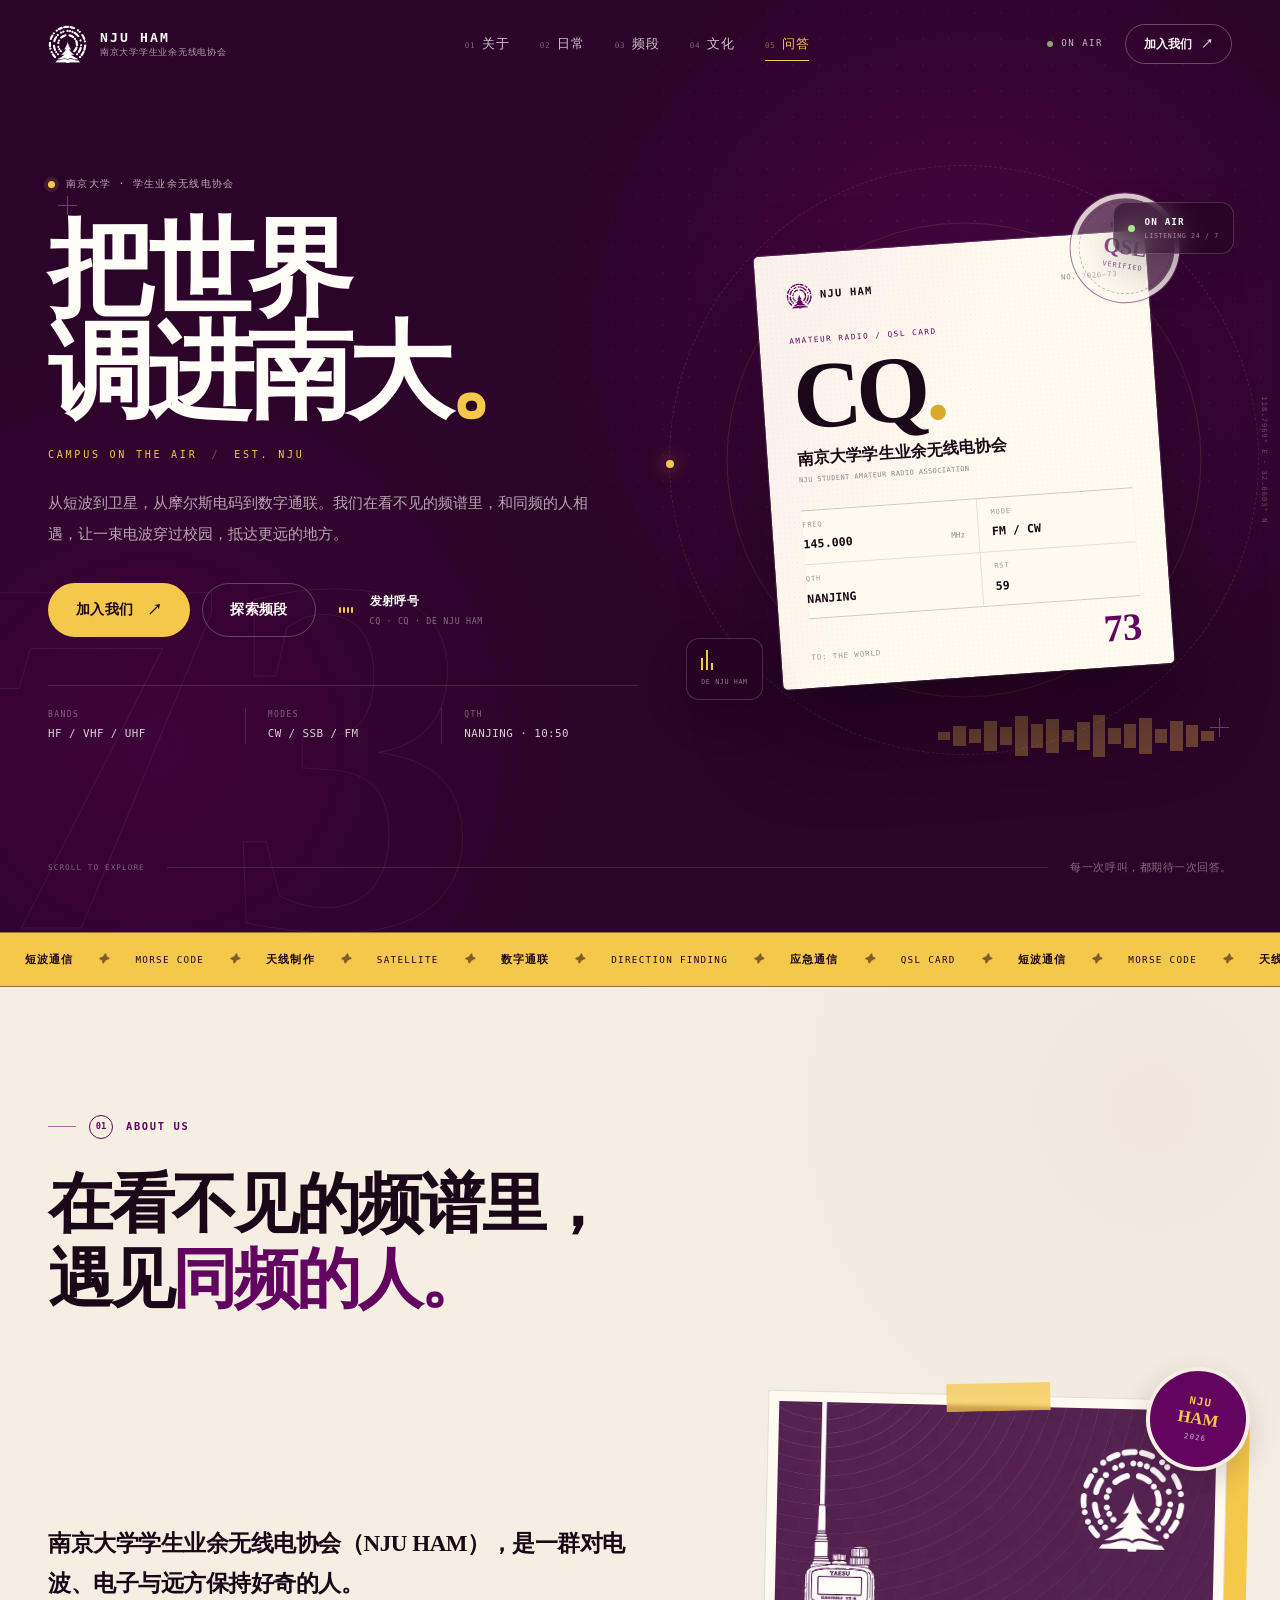
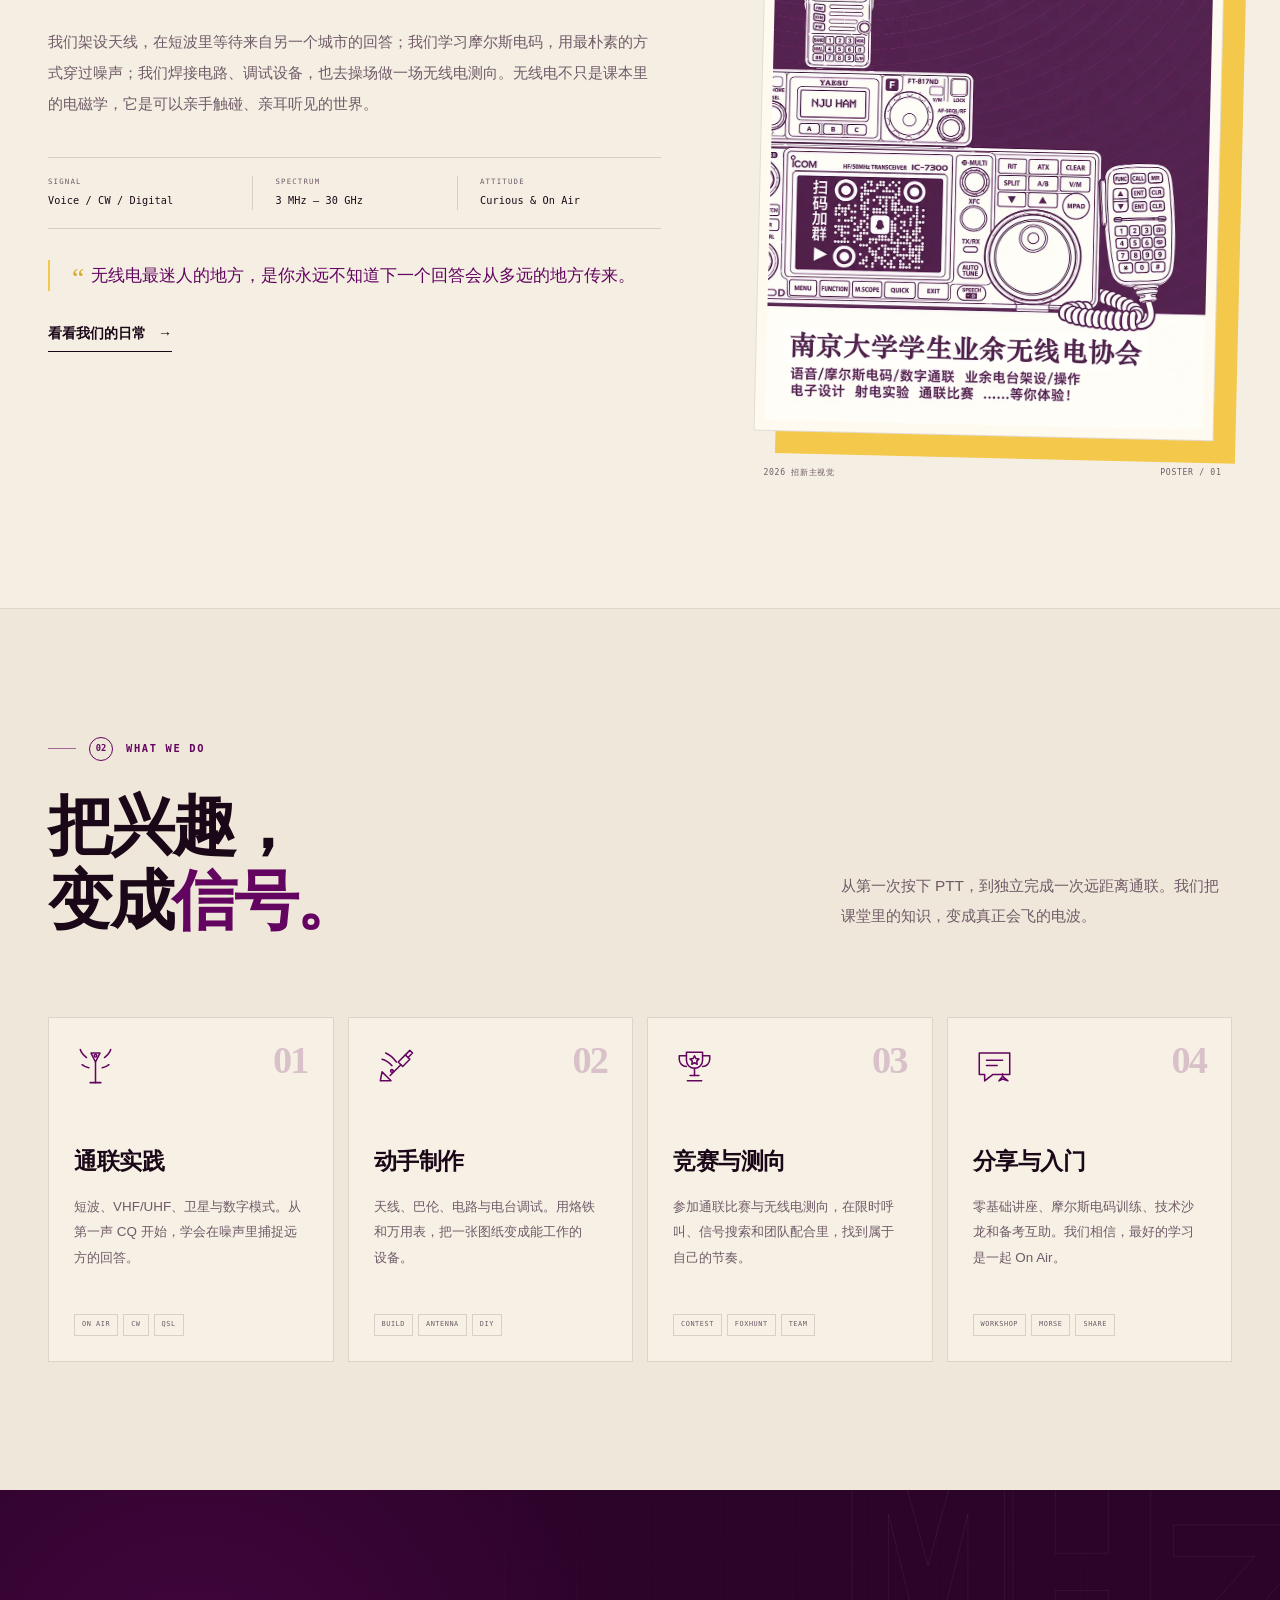
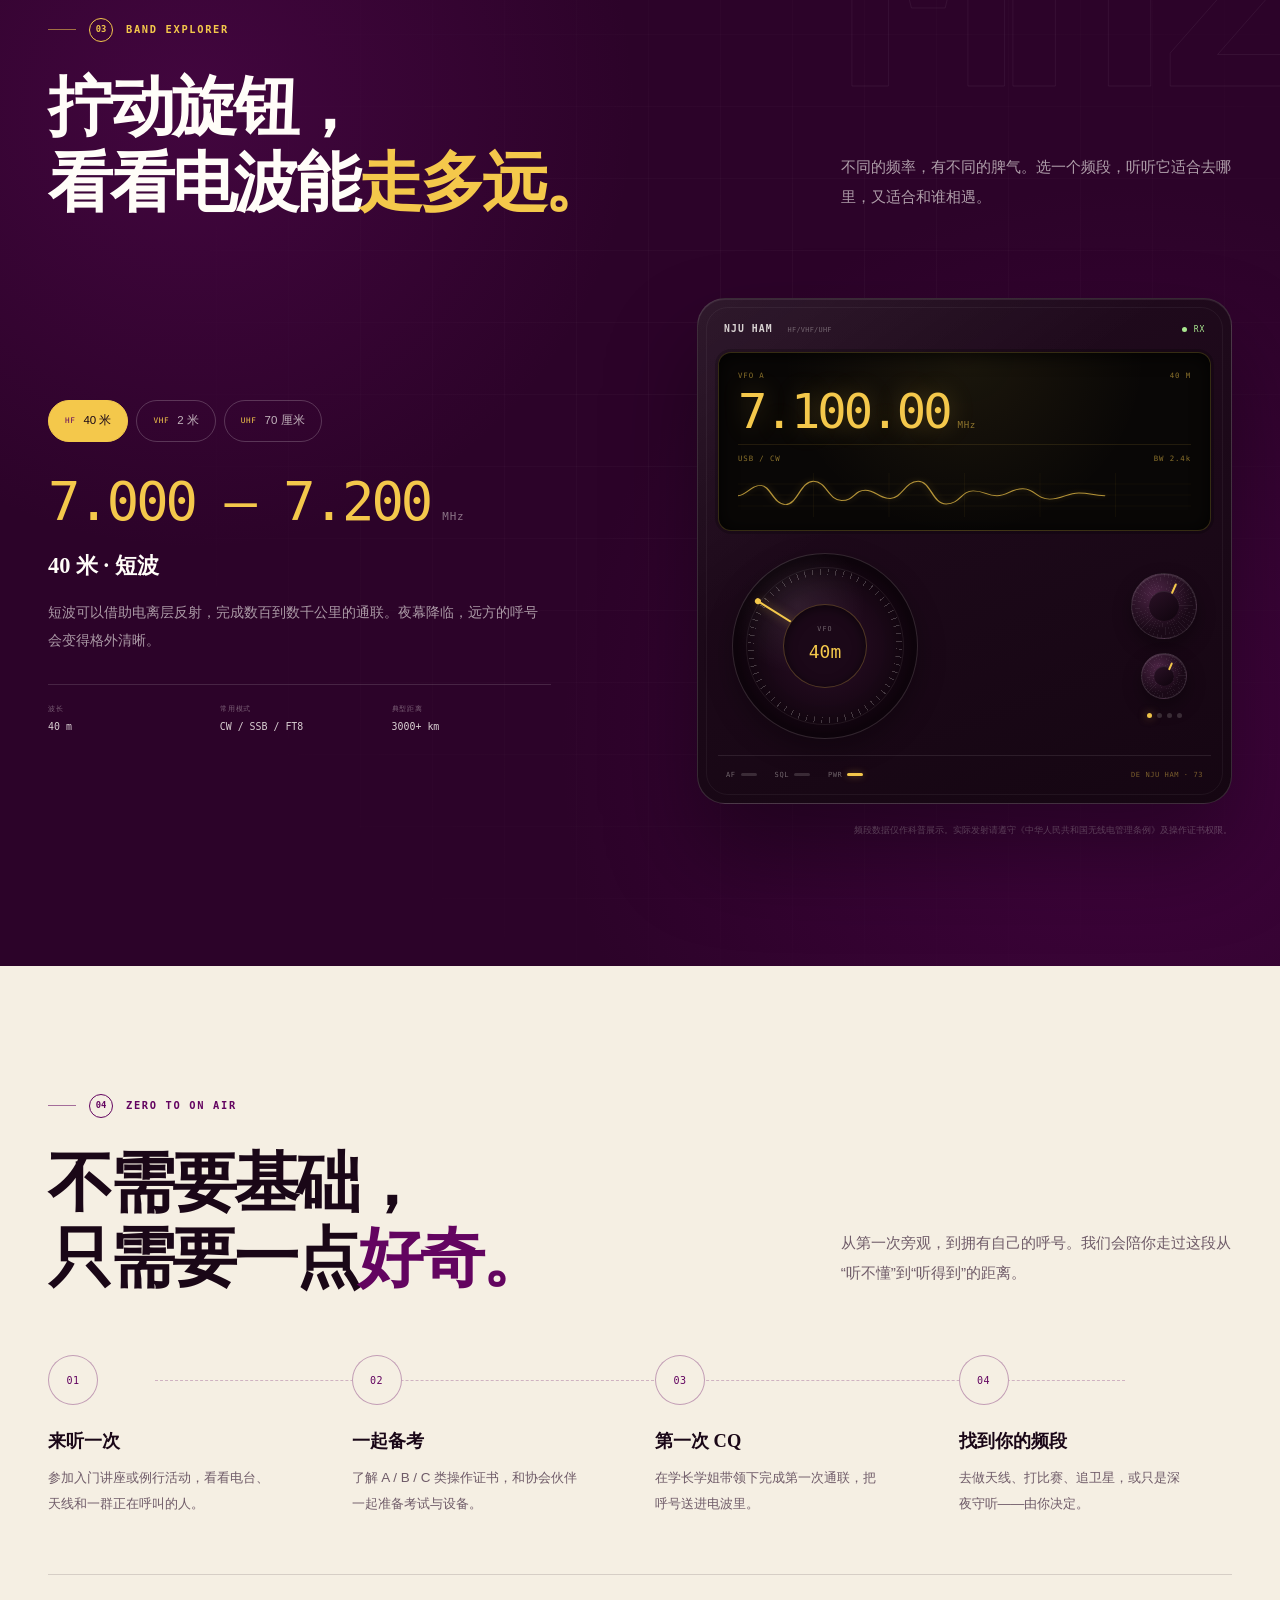
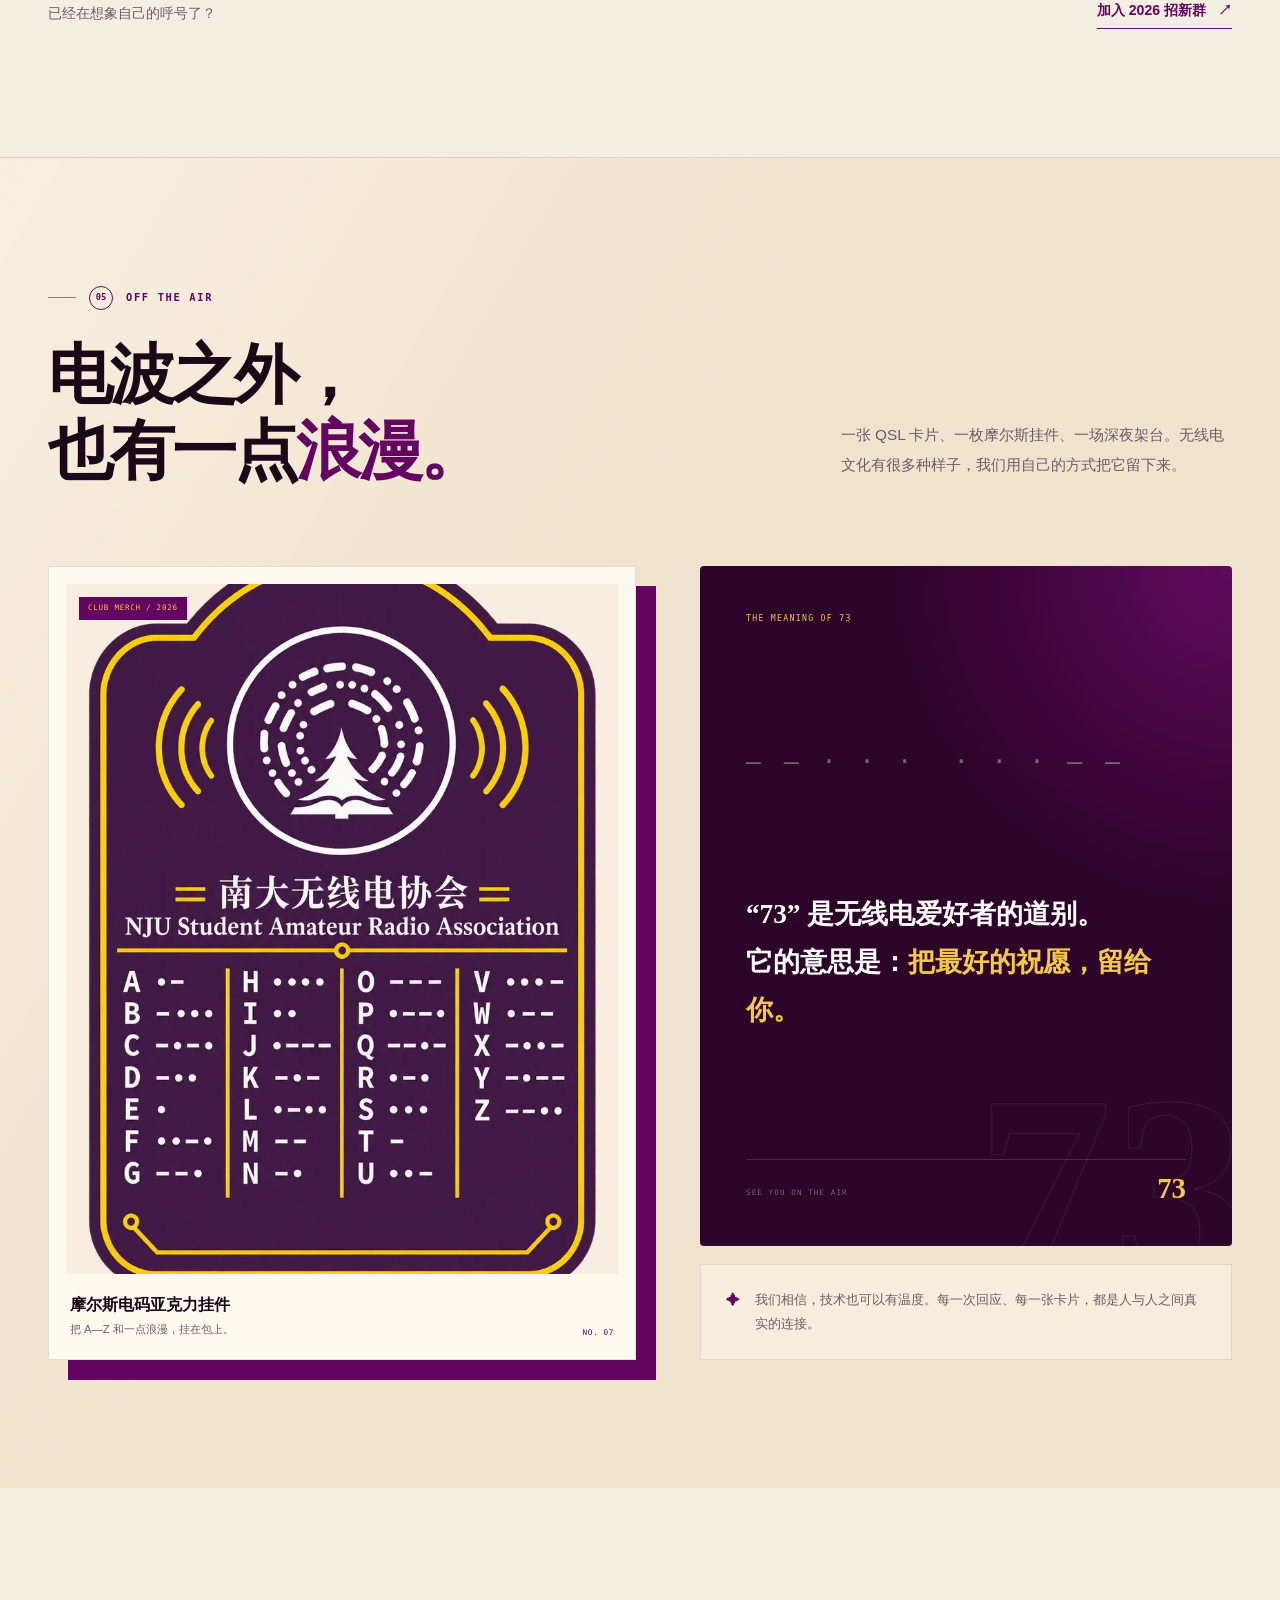
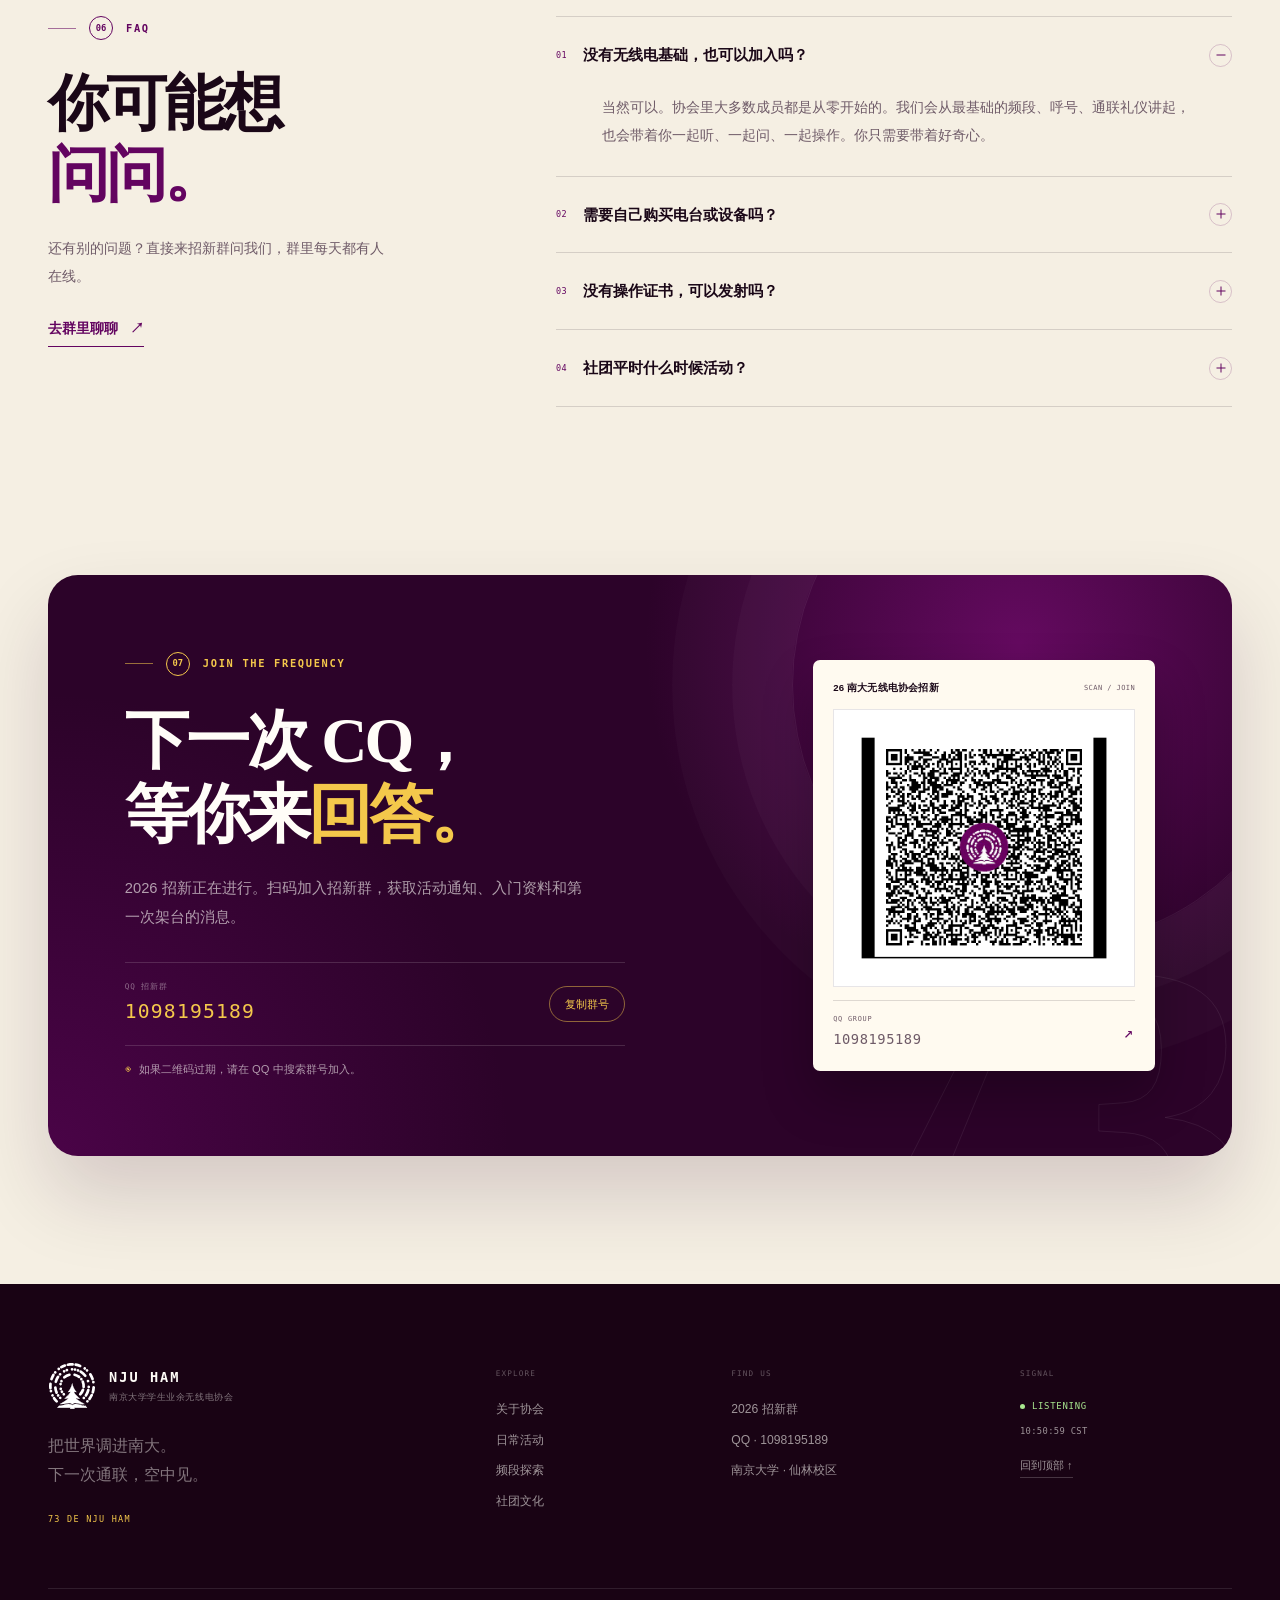
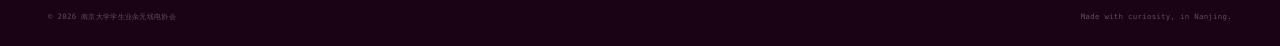
==== commit 9df4ac3e: "Add canonical and absolute social metadata" ====
--- a/index.html
+++ b/index.html
@@ -6,19 +6,21 @@
   <title>南京大学学生业余无线电协会 · NJU HAM</title>
   <meta name="description" content="南京大学学生业余无线电协会（NJU HAM）——从短波到卫星，从摩尔斯电码到数字通联。在看不见的频谱里，遇见同频的人。">
   <meta name="theme-color" content="#2c0329">
+  <link rel="canonical" href="https://njuham.github.io/homepage/">
   <meta property="og:type" content="website">
   <meta property="og:site_name" content="NJU HAM">
   <meta property="og:locale" content="zh_CN">
+  <meta property="og:url" content="https://njuham.github.io/homepage/">
   <meta property="og:title" content="南京大学学生业余无线电协会 · 把世界调进南大">
   <meta property="og:description" content="从短波到卫星，从摩尔斯电码到数字通联。NJU HAM 邀请你一起，让电波穿过校园，抵达更远的地方。">
-  <meta property="og:image" content="img/og-cover.png">
+  <meta property="og:image" content="https://njuham.github.io/homepage/img/og-cover.png">
   <meta property="og:image:width" content="1200">
   <meta property="og:image:height" content="630">
   <meta property="og:image:alt" content="NJU HAM 南京大学学生业余无线电协会，把世界调进南大">
   <meta name="twitter:card" content="summary_large_image">
   <meta name="twitter:title" content="南京大学学生业余无线电协会 · 把世界调进南大">
   <meta name="twitter:description" content="从短波到卫星，从摩尔斯电码到数字通联。让一束电波穿过校园，抵达更远的地方。">
-  <meta name="twitter:image" content="img/og-cover.png">
+  <meta name="twitter:image" content="https://njuham.github.io/homepage/img/og-cover.png">
   <link rel="icon" href="img/favicon-32.png" sizes="32x32">
   <link rel="icon" href="img/favicon-64.png" sizes="64x64">
   <link rel="apple-touch-icon" href="img/apple-touch-icon.png">
@@ -30,8 +32,9 @@
     "@type": "Organization",
     "name": "南京大学学生业余无线电协会",
     "alternateName": "NJU HAM",
+    "url": "https://njuham.github.io/homepage/",
     "description": "南京大学学生业余无线电协会，开展业余无线电通联、电子制作、射电实验与通联竞赛等活动。",
-    "logo": "img/apple-touch-icon.png"
+    "logo": "https://njuham.github.io/homepage/img/apple-touch-icon.png"
   }
   </script>
 </head>
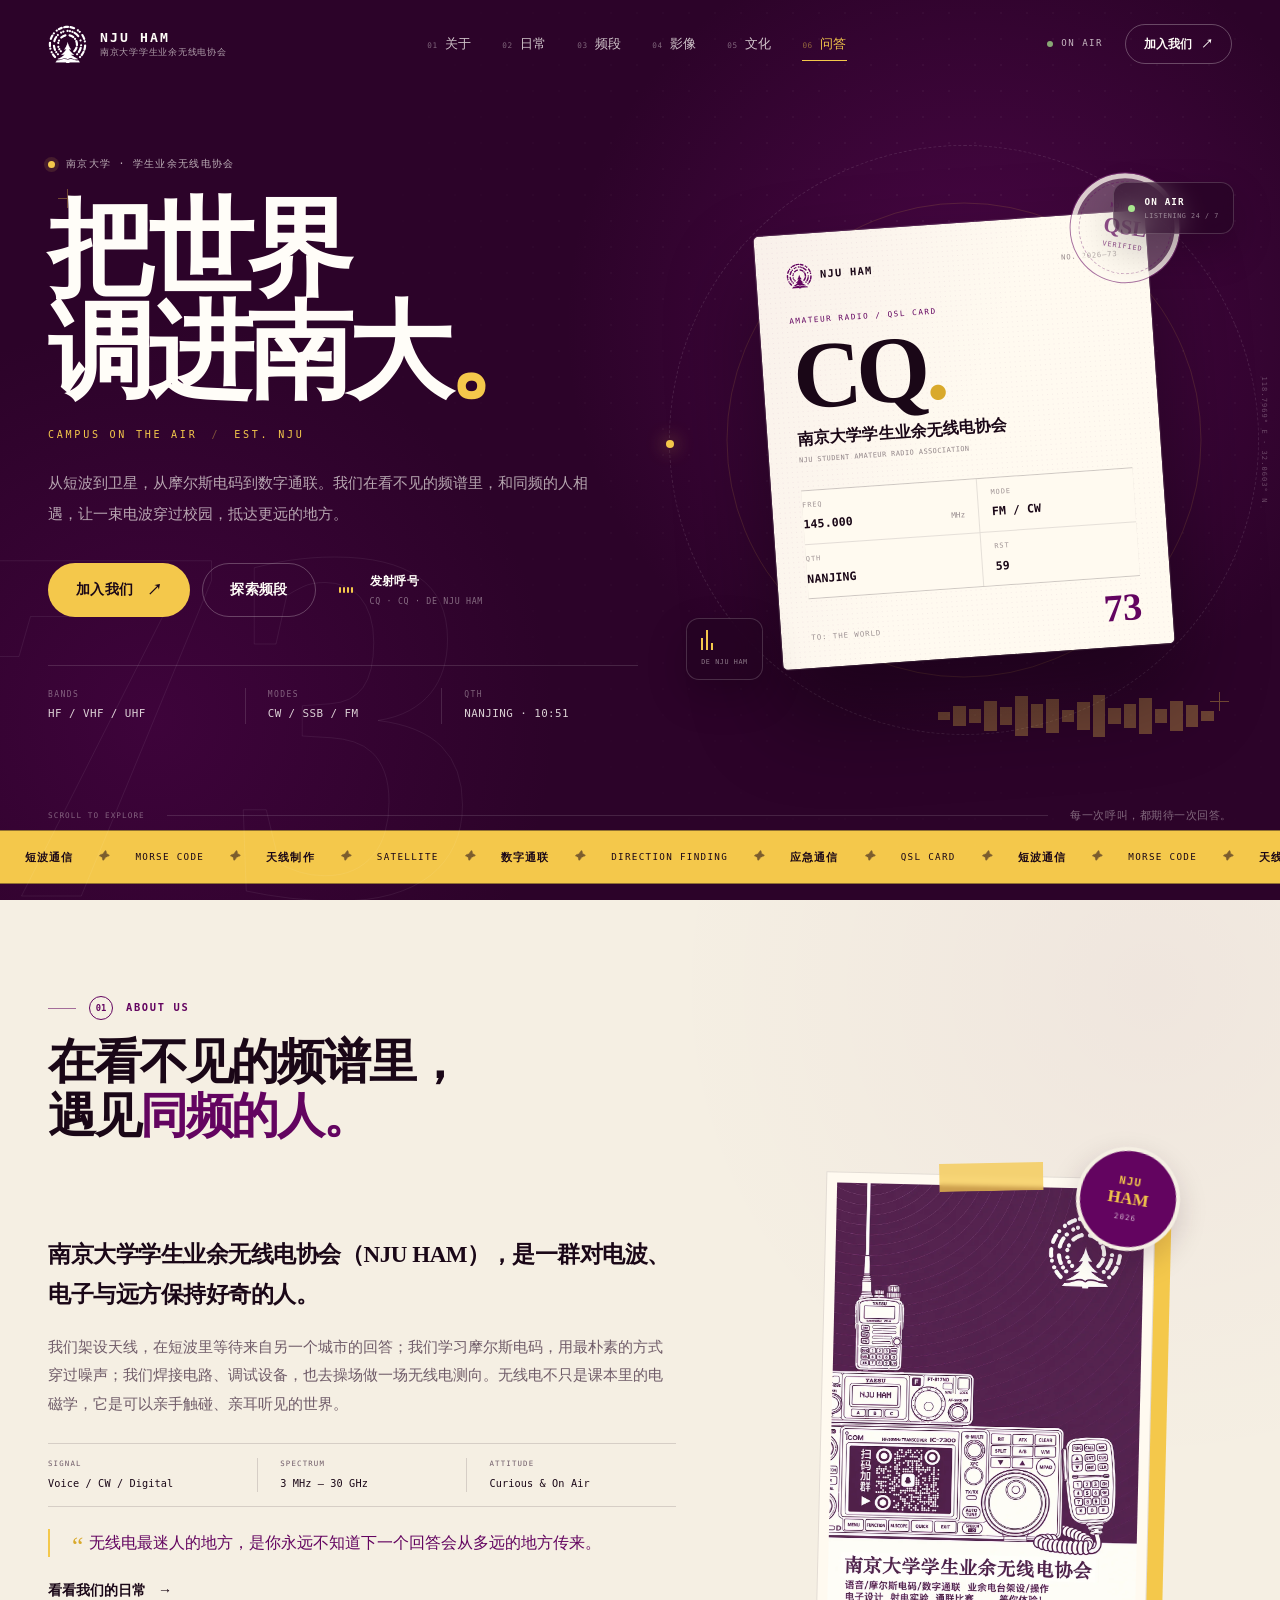
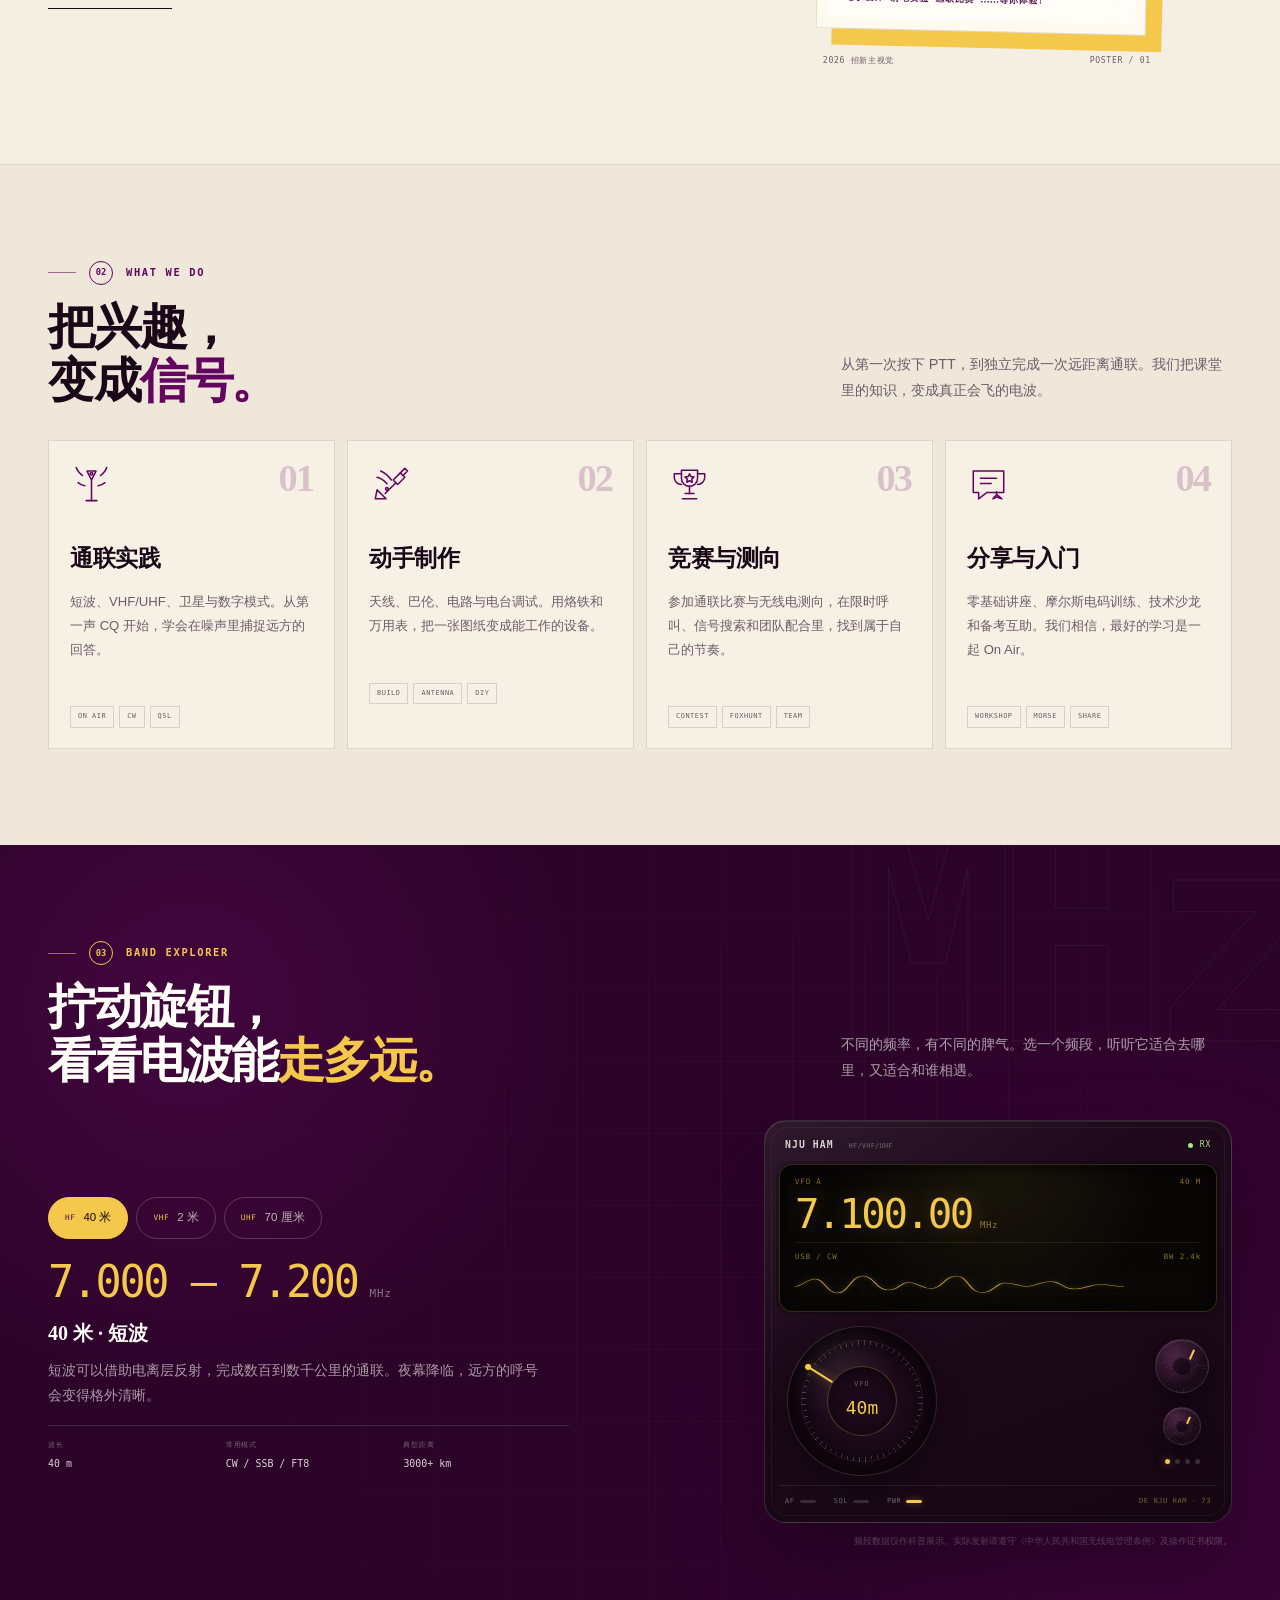
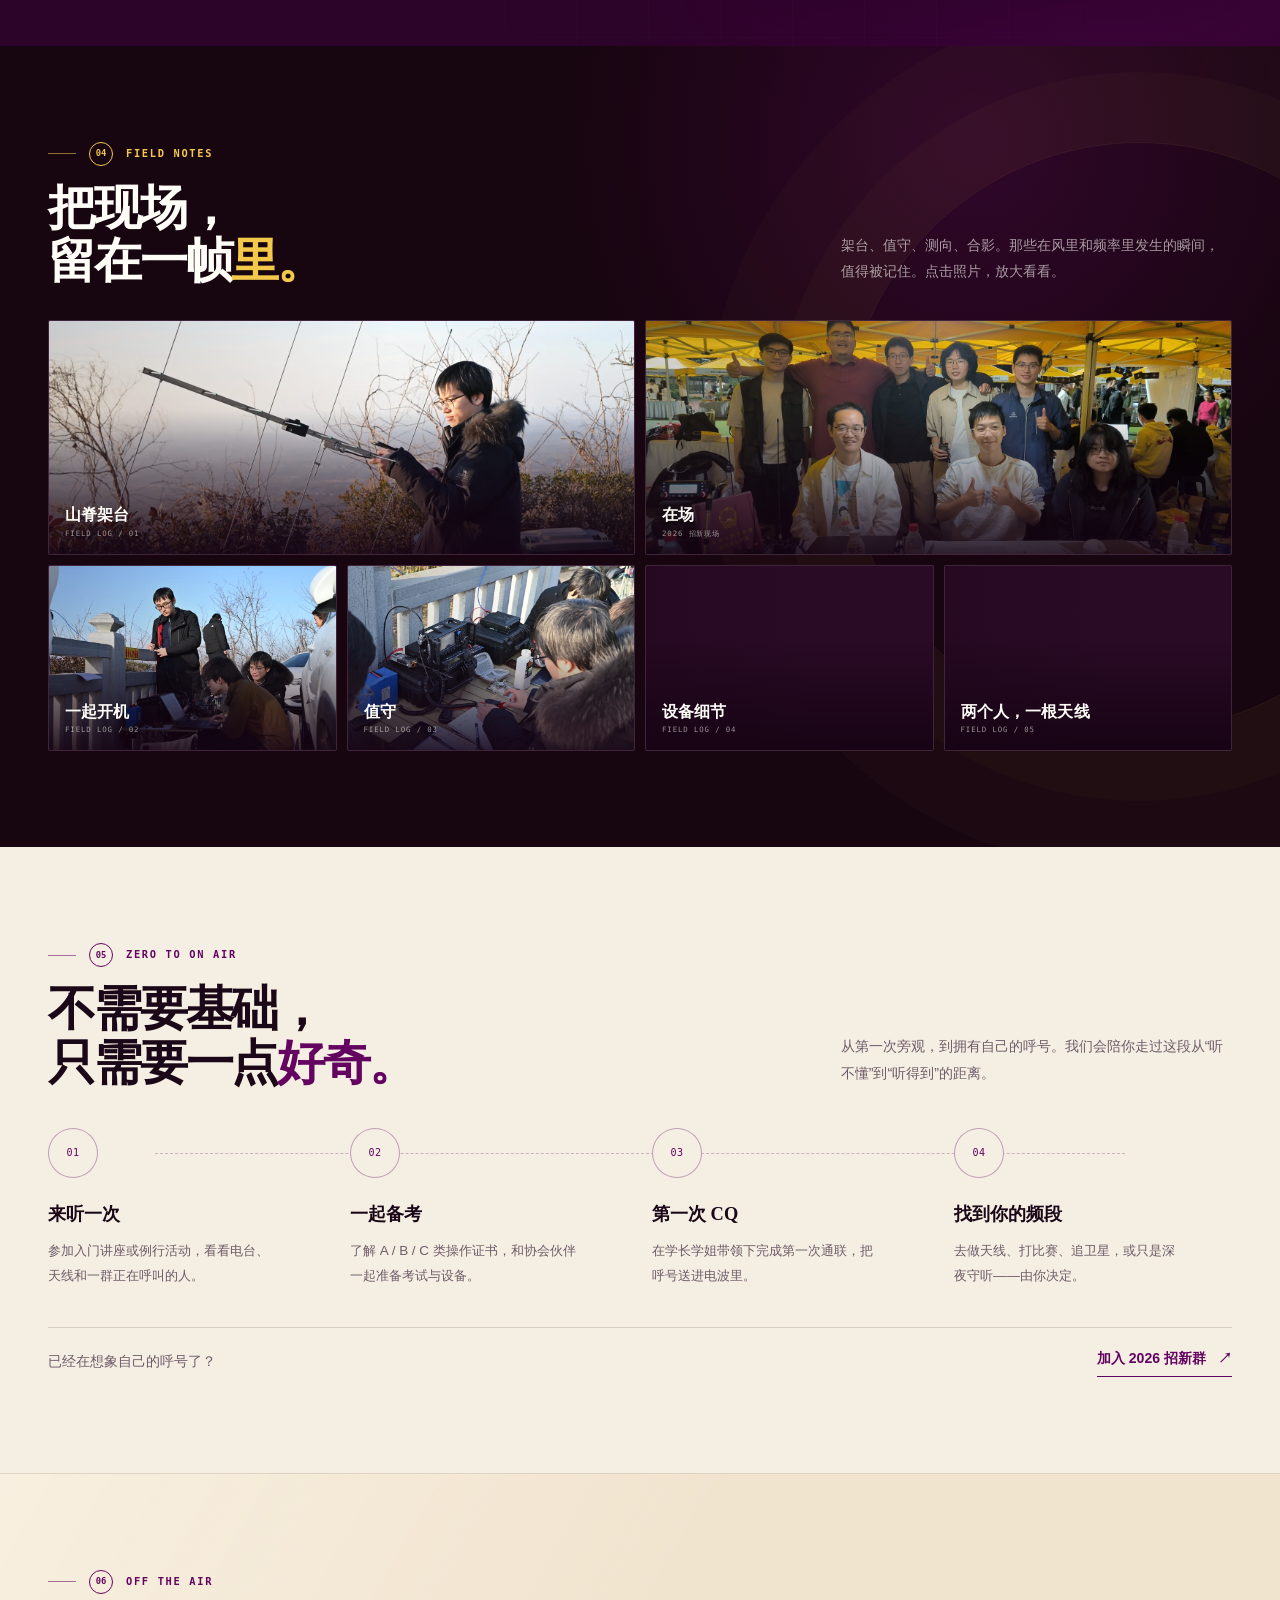
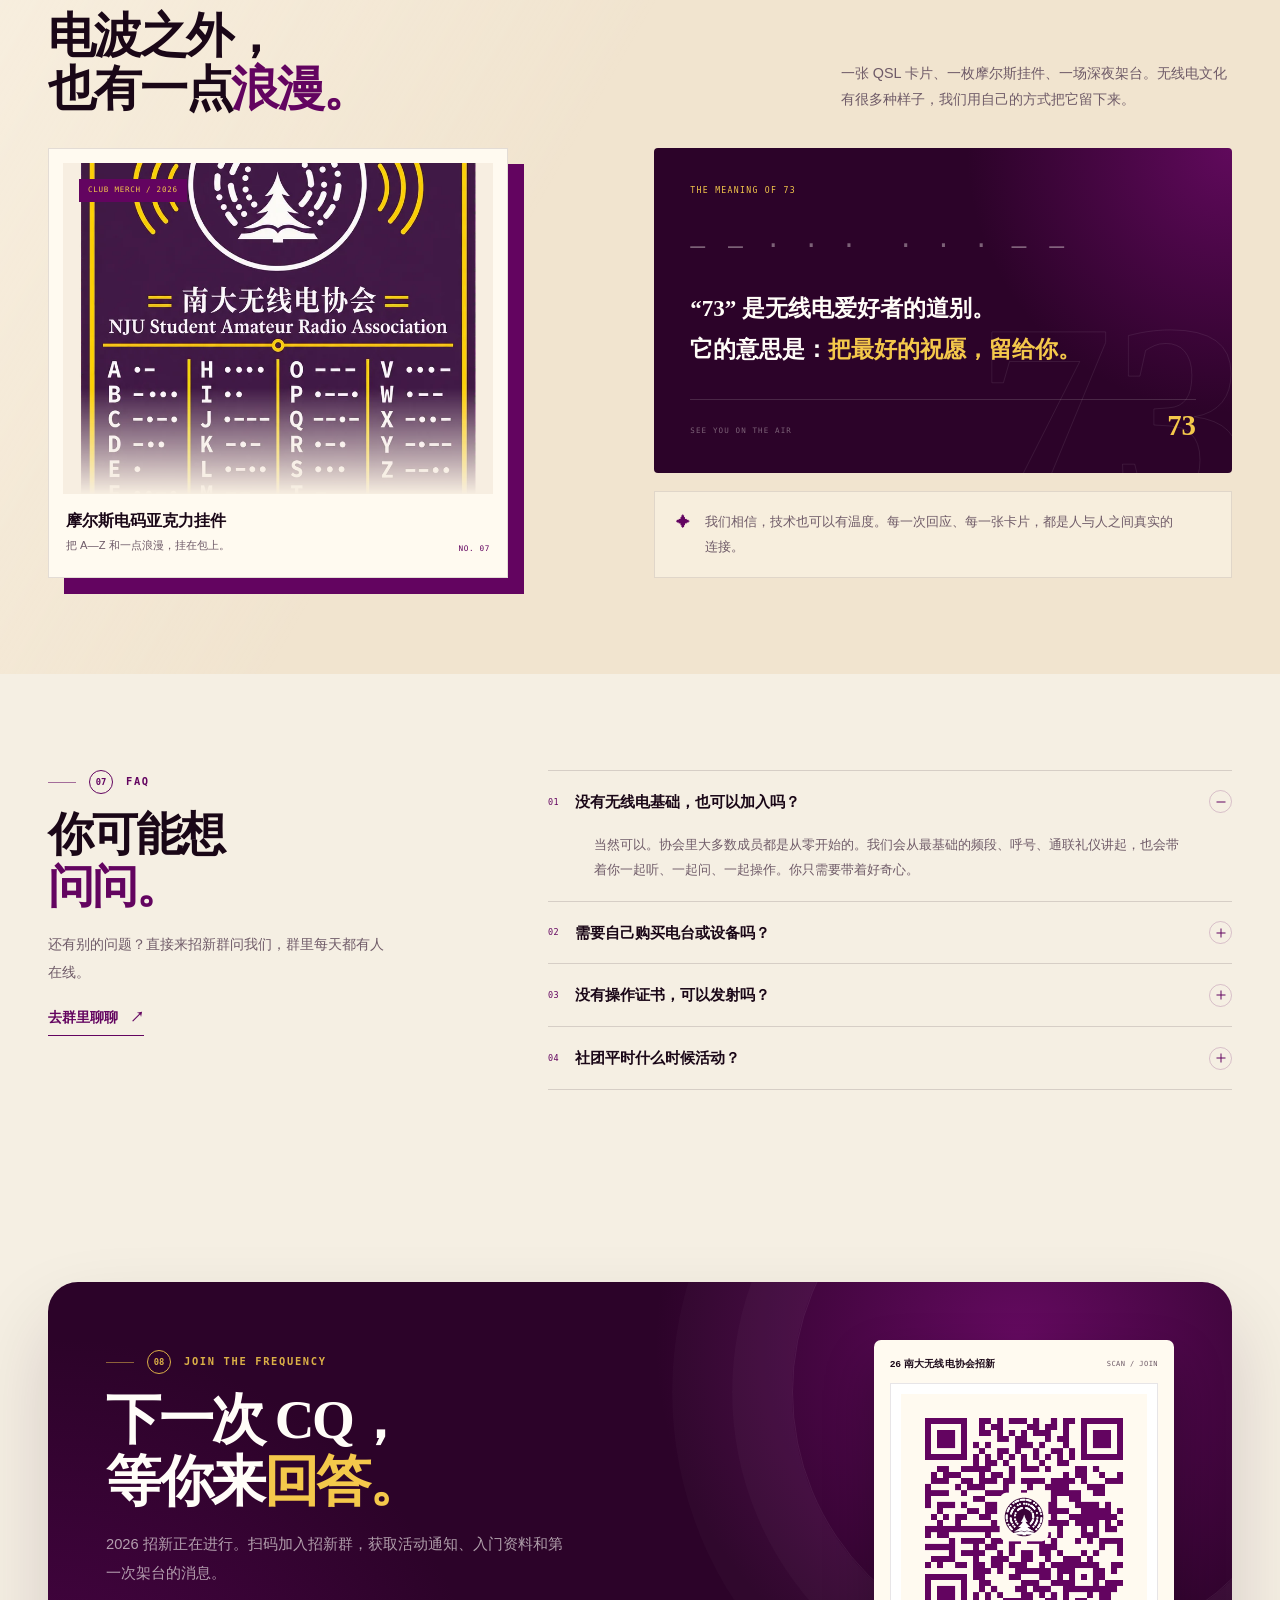
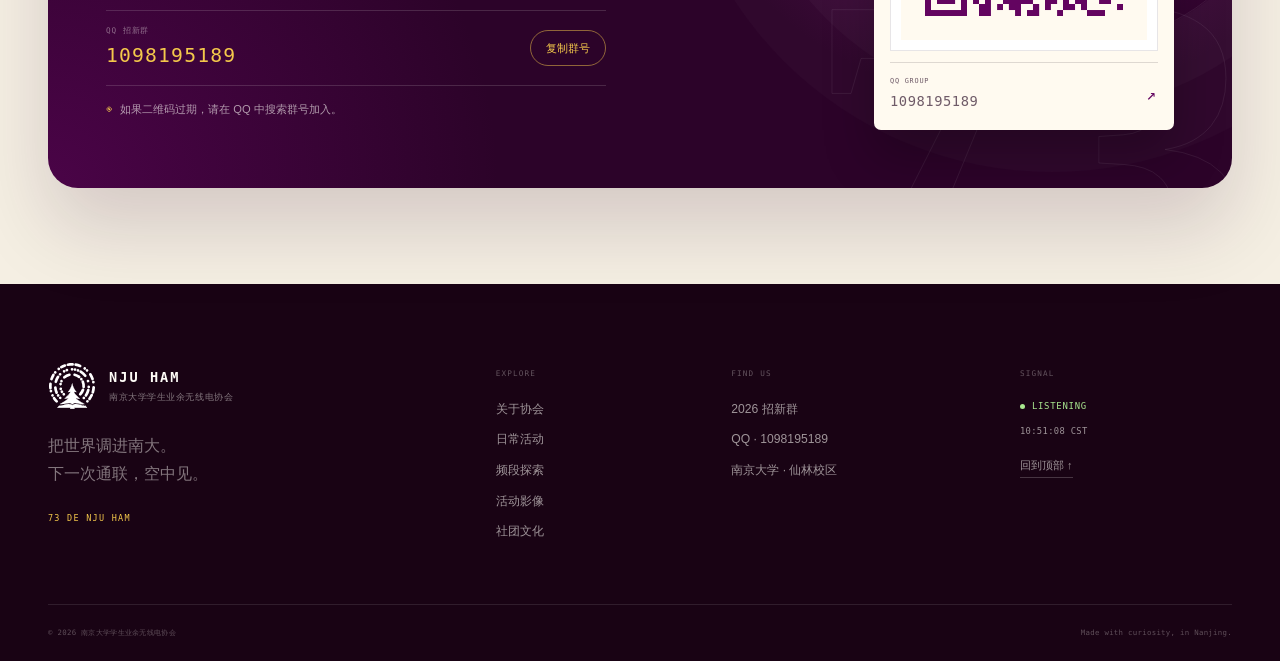
==== commit 1d935b2d: "Add field gallery and paged view, restyle join QR" ====
--- a/index.html
+++ b/index.html
@@ -55,8 +55,9 @@
         <a href="#about"><span>01</span>关于</a>
         <a href="#activities"><span>02</span>日常</a>
         <a href="#bands"><span>03</span>频段</a>
-        <a href="#culture"><span>04</span>文化</a>
-        <a href="#faq"><span>05</span>问答</a>
+        <a href="#gallery"><span>04</span>影像</a>
+        <a href="#culture"><span>05</span>文化</a>
+        <a href="#faq"><span>06</span>问答</a>
       </nav>
 
       <div class="header-actions">
@@ -71,7 +72,7 @@
   </header>
 
   <main id="main">
-    <section class="hero" id="top">
+    <section class="hero page page-hero" id="top" data-page="01" data-page-label="封面">
       <div class="hero-ambient" aria-hidden="true">
         <span class="hero-ghost">73</span>
         <span class="hero-cross cross-a"></span>
@@ -164,20 +165,20 @@
         <span class="hero-foot-line" aria-hidden="true"></span>
         <span class="hero-foot-note">每一次呼叫，都期待一次回答。</span>
       </div>
-    </section>
-
-    <div class="marquee" aria-hidden="true">
-      <div class="marquee-track">
-        <span class="marquee-group">
-          <b>短波通信</b><i>✦</i><span>MORSE CODE</span><i>✦</i><b>天线制作</b><i>✦</i><span>SATELLITE</span><i>✦</i><b>数字通联</b><i>✦</i><span>DIRECTION FINDING</span><i>✦</i><b>应急通信</b><i>✦</i><span>QSL CARD</span><i>✦</i>
-        </span>
-        <span class="marquee-group">
-          <b>短波通信</b><i>✦</i><span>MORSE CODE</span><i>✦</i><b>天线制作</b><i>✦</i><span>SATELLITE</span><i>✦</i><b>数字通联</b><i>✦</i><span>DIRECTION FINDING</span><i>✦</i><b>应急通信</b><i>✦</i><span>QSL CARD</span><i>✦</i>
-        </span>
-      </div>
-    </div>
-
-    <section class="section about" id="about">
+
+      <div class="marquee hero-marquee" aria-hidden="true">
+        <div class="marquee-track">
+          <span class="marquee-group">
+            <b>短波通信</b><i>✦</i><span>MORSE CODE</span><i>✦</i><b>天线制作</b><i>✦</i><span>SATELLITE</span><i>✦</i><b>数字通联</b><i>✦</i><span>DIRECTION FINDING</span><i>✦</i><b>应急通信</b><i>✦</i><span>QSL CARD</span><i>✦</i>
+          </span>
+          <span class="marquee-group">
+            <b>短波通信</b><i>✦</i><span>MORSE CODE</span><i>✦</i><b>天线制作</b><i>✦</i><span>SATELLITE</span><i>✦</i><b>数字通联</b><i>✦</i><span>DIRECTION FINDING</span><i>✦</i><b>应急通信</b><i>✦</i><span>QSL CARD</span><i>✦</i>
+          </span>
+        </div>
+      </div>
+    </section>
+
+    <section class="section about page" id="about" data-page="02" data-page-label="关于">
       <div class="container">
         <div class="section-head about-head">
           <p class="section-label" data-reveal><span>01</span> ABOUT US</p>
@@ -227,7 +228,7 @@
       </div>
     </section>
 
-    <section class="section activities" id="activities">
+    <section class="section activities page" id="activities" data-page="03" data-page-label="日常">
       <div class="container">
         <div class="section-head section-head-split">
           <div>
@@ -300,7 +301,7 @@
       </div>
     </section>
 
-    <section class="section bands" id="bands">
+    <section class="section bands page" id="bands" data-page="04" data-page-label="频段">
       <div class="bands-grid-bg" aria-hidden="true"></div>
       <span class="bands-watermark" aria-hidden="true">MHz</span>
       <div class="container">
@@ -375,11 +376,68 @@
       </div>
     </section>
 
-    <section class="section path-section">
+    <section class="section gallery page" id="gallery" data-page="05" data-page-label="影像">
+      <span class="gallery-halo" aria-hidden="true"></span>
+      <div class="container">
+        <div class="section-head section-head-split section-head-light gallery-head">
+          <div>
+            <p class="section-label section-label-light" data-reveal><span>04</span> FIELD NOTES</p>
+            <h2 data-reveal>把现场，<br>留在一帧<em>里。</em></h2>
+          </div>
+          <p class="section-intro" data-reveal>架台、值守、测向、合影。那些在风里和频率里发生的瞬间，值得被记住。点击照片，放大看看。</p>
+        </div>
+
+        <div class="gallery-grid" data-reveal>
+          <button class="photo-card photo-card-wide" type="button" data-full="img/lightbox-field.webp" data-caption="山脊架台 · 把天线举过树线，等一次更远的回答。" aria-label="查看照片：山脊架台">
+            <img src="img/gallery-field.webp" width="1600" height="640" alt="成员在山脊上手持八木天线进行无线电测向" loading="lazy" decoding="async">
+            <span class="photo-shade" aria-hidden="true"></span>
+            <span class="photo-caption"><b>山脊架台</b><small>FIELD LOG / 01</small></span>
+            <span class="photo-open" aria-hidden="true">↗</span>
+          </button>
+
+          <button class="photo-card photo-card-wide" type="button" data-full="img/lightbox-team.webp" data-caption="在场 · 2026 招新现场，第一次见面。" aria-label="查看照片：2026 招新现场合影">
+            <img src="img/gallery-team.webp" width="1600" height="640" alt="协会成员在黄色帐篷下合影，桌上摆着电台设备" loading="lazy" decoding="async">
+            <span class="photo-shade" aria-hidden="true"></span>
+            <span class="photo-caption"><b>在场</b><small>2026 招新现场</small></span>
+            <span class="photo-open" aria-hidden="true">↗</span>
+          </button>
+
+          <button class="photo-card" type="button" data-full="img/lightbox-station.webp" data-caption="一起开机 · 设备、笔记，还有一群愿意慢慢试的人。" aria-label="查看照片：户外架台现场">
+            <img src="img/gallery-station.webp" width="900" height="580" alt="成员在户外调试短波电台与电脑" loading="lazy" decoding="async">
+            <span class="photo-shade" aria-hidden="true"></span>
+            <span class="photo-caption"><b>一起开机</b><small>FIELD LOG / 02</small></span>
+            <span class="photo-open" aria-hidden="true">↗</span>
+          </button>
+
+          <button class="photo-card" type="button" data-full="img/lightbox-operate.webp" data-caption="值守 · 频率上有人回应，桌上的时间就过得很快。" aria-label="查看照片：成员在操作电台">
+            <img src="img/gallery-operate.webp" width="900" height="580" alt="成员坐在桌前操作电台，旁边放着通联记录本" loading="lazy" decoding="async">
+            <span class="photo-shade" aria-hidden="true"></span>
+            <span class="photo-caption"><b>值守</b><small>FIELD LOG / 03</small></span>
+            <span class="photo-open" aria-hidden="true">↗</span>
+          </button>
+
+          <button class="photo-card" type="button" data-full="img/lightbox-gear.webp" data-caption="设备细节 · 每一次成功通联，背后都是反复调试。" aria-label="查看照片：电台与设备细节">
+            <img src="img/gallery-gear.webp" width="900" height="580" alt="短波电台、电源和线缆的设备特写" loading="lazy" decoding="async">
+            <span class="photo-shade" aria-hidden="true"></span>
+            <span class="photo-caption"><b>设备细节</b><small>FIELD LOG / 04</small></span>
+            <span class="photo-open" aria-hidden="true">↗</span>
+          </button>
+
+          <button class="photo-card" type="button" data-full="img/lightbox-antenna.webp" data-caption="两个人，一根天线 · 测向、协作，也是社团日常。" aria-label="查看照片：两位成员协作安装天线">
+            <img src="img/gallery-antenna.webp" width="900" height="580" alt="两位成员在户外协作组装八木天线" loading="lazy" decoding="async">
+            <span class="photo-shade" aria-hidden="true"></span>
+            <span class="photo-caption"><b>两个人，一根天线</b><small>FIELD LOG / 05</small></span>
+            <span class="photo-open" aria-hidden="true">↗</span>
+          </button>
+        </div>
+      </div>
+    </section>
+
+    <section class="section path-section page" id="path" data-page="06" data-page-label="路径">
       <div class="container">
         <div class="section-head section-head-split path-head">
           <div>
-            <p class="section-label" data-reveal><span>04</span> ZERO TO ON AIR</p>
+            <p class="section-label" data-reveal><span>05</span> ZERO TO ON AIR</p>
             <h2 data-reveal>不需要基础，<br>只需要一点<em>好奇。</em></h2>
           </div>
           <p class="section-intro" data-reveal>从第一次旁观，到拥有自己的呼号。我们会陪你走过这段从“听不懂”到“听得到”的距离。</p>
@@ -411,11 +469,11 @@
       </div>
     </section>
 
-    <section class="section culture" id="culture">
+    <section class="section culture page" id="culture" data-page="07" data-page-label="文化">
       <div class="container">
         <div class="section-head section-head-split">
           <div>
-            <p class="section-label" data-reveal><span>05</span> OFF THE AIR</p>
+            <p class="section-label" data-reveal><span>06</span> OFF THE AIR</p>
             <h2 data-reveal>电波之外，<br>也有一点<em>浪漫。</em></h2>
           </div>
           <p class="section-intro" data-reveal>一张 QSL 卡片、一枚摩尔斯挂件、一场深夜架台。无线电文化有很多种样子，我们用自己的方式把它留下来。</p>
@@ -450,10 +508,10 @@
       </div>
     </section>
 
-    <section class="section faq" id="faq">
+    <section class="section faq page" id="faq" data-page="08" data-page-label="问答">
       <div class="container faq-layout">
         <div class="faq-head">
-          <p class="section-label" data-reveal><span>06</span> FAQ</p>
+          <p class="section-label" data-reveal><span>07</span> FAQ</p>
           <h2 data-reveal>你可能想<br><em>问问。</em></h2>
           <p data-reveal>还有别的问题？直接来招新群问我们，群里每天都有人在线。</p>
           <a class="text-link" href="#join" data-reveal>去群里聊聊 <span aria-hidden="true">↗</span></a>
@@ -480,12 +538,12 @@
       </div>
     </section>
 
-    <section class="section join" id="join">
+    <section class="section join page" id="join" data-page="09" data-page-label="加入">
       <div class="container">
         <div class="join-card">
           <span class="join-73" aria-hidden="true">73</span>
           <div class="join-copy" data-reveal>
-            <p class="section-label section-label-light"><span>07</span> JOIN THE FREQUENCY</p>
+            <p class="section-label section-label-light"><span>08</span> JOIN THE FREQUENCY</p>
             <h2>下一次 CQ，<br>等你来<em>回答。</em></h2>
             <p>2026 招新正在进行。扫码加入招新群，获取活动通知、入门资料和第一次架台的消息。</p>
 
@@ -506,7 +564,7 @@
               <span>SCAN / JOIN</span>
             </div>
             <div class="qr-image">
-              <img src="img/join-qr.png" width="357" height="276" alt="2026 南京大学学生业余无线电协会招新 QQ 群二维码" loading="lazy">
+              <img src="img/join-qr.png" width="960" height="960" alt="2026 南京大学学生业余无线电协会招新 QQ 群二维码" loading="lazy">
             </div>
             <div class="qr-card-bottom">
               <div><span>QQ GROUP</span><b>1098195189</b></div>
@@ -517,6 +575,41 @@
       </div>
     </section>
   </main>
+
+  <nav class="page-pager" id="pagePager" aria-label="页面切换">
+    <span class="pager-count"><b id="pagerCurrent">01</b><span>/ 09</span></span>
+    <div class="pager-dots" role="group" aria-label="跳转到页面">
+      <button type="button" data-page-index="0" data-label="封面" class="is-active" aria-label="第 1 页：封面" aria-current="true"><span></span></button>
+      <button type="button" data-page-index="1" data-label="关于" aria-label="第 2 页：关于"><span></span></button>
+      <button type="button" data-page-index="2" data-label="日常" aria-label="第 3 页：日常"><span></span></button>
+      <button type="button" data-page-index="3" data-label="频段" aria-label="第 4 页：频段"><span></span></button>
+      <button type="button" data-page-index="4" data-label="影像" aria-label="第 5 页：活动影像"><span></span></button>
+      <button type="button" data-page-index="5" data-label="路径" aria-label="第 6 页：入门路径"><span></span></button>
+      <button type="button" data-page-index="6" data-label="文化" aria-label="第 7 页：社团文化"><span></span></button>
+      <button type="button" data-page-index="7" data-label="问答" aria-label="第 8 页：常见问题"><span></span></button>
+      <button type="button" data-page-index="8" data-label="加入" aria-label="第 9 页：加入我们"><span></span></button>
+    </div>
+    <div class="pager-nav">
+      <button type="button" id="pagePrev" aria-label="上一页" disabled>↑</button>
+      <button type="button" id="pageNext" aria-label="下一页">↓</button>
+    </div>
+  </nav>
+
+  <dialog class="photo-dialog" id="photoDialog" aria-labelledby="photoDialogCaption">
+    <div class="photo-dialog-shell">
+      <button class="photo-dialog-close" id="photoDialogClose" type="button" aria-label="关闭大图">×</button>
+      <div class="photo-dialog-stage">
+        <button class="photo-dialog-nav photo-dialog-prev" id="photoDialogPrev" type="button" aria-label="上一张照片">←</button>
+        <img id="photoDialogImage" src="img/gallery-field.webp" alt="">
+        <button class="photo-dialog-nav photo-dialog-next" id="photoDialogNext" type="button" aria-label="下一张照片">→</button>
+      </div>
+      <div class="photo-dialog-meta">
+        <span id="photoDialogIndex">01 / 06</span>
+        <p id="photoDialogCaption"></p>
+        <span>NJU HAM / FIELD NOTES</span>
+      </div>
+    </div>
+  </dialog>
 
   <footer class="site-footer">
     <div class="container">
@@ -535,6 +628,7 @@
           <a href="#about">关于协会</a>
           <a href="#activities">日常活动</a>
           <a href="#bands">频段探索</a>
+          <a href="#gallery">活动影像</a>
           <a href="#culture">社团文化</a>
         </div>
 
--- a/assets/css/style.css
+++ b/assets/css/style.css
@@ -4001,3 +4001,1162 @@
     padding-block: 30px;
   }
 }
+
+/* =========================================================
+   Paged view + Field notes
+   ========================================================= */
+
+:root {
+  --marquee-h: 54px;
+}
+
+@media (min-width: 1021px) {
+  html {
+    scroll-snap-type: y proximity;
+    scroll-padding-top: 0;
+  }
+
+  .page {
+    position: relative;
+    min-height: calc(100svh - var(--header-h));
+    scroll-margin-top: var(--header-h);
+    scroll-snap-align: start;
+  }
+
+  .page-hero {
+    display: flex;
+    min-height: 100svh;
+    flex-direction: column;
+    scroll-margin-top: 0;
+  }
+
+  .page-hero.hero {
+    display: flex;
+    min-height: 100svh;
+    flex: 1;
+    flex-direction: column;
+    padding-top: 130px;
+    padding-bottom: 16px;
+  }
+
+  .page-hero .hero-foot {
+    margin-top: 56px;
+  }
+
+  .page-hero .hero-marquee {
+    margin-top: auto;
+    flex: none;
+  }
+
+  .page.section {
+    display: flex;
+    align-items: center;
+    padding-block: clamp(44px, 6.6vh, 74px) clamp(36px, 4.8vh, 52px);
+  }
+
+  .page .section-head {
+    margin-bottom: clamp(24px, 3.6vh, 36px);
+  }
+
+  .page .section-label {
+    margin-bottom: 15px;
+  }
+
+  .page h2 {
+    font-size: clamp(2.3rem, 3.75vw, 3.4rem);
+    line-height: 1.12;
+  }
+
+  .page .section-intro {
+    padding-bottom: 4px;
+    font-size: 0.9rem;
+    line-height: 1.82;
+  }
+
+  /* About */
+  .page .about-grid {
+    gap: clamp(38px, 5vw, 76px);
+  }
+
+  .page .about-copy > p:not(.lead) {
+    margin-top: 18px;
+    line-height: 1.92;
+  }
+
+  .page .signal-facts {
+    margin-top: 24px;
+    padding-block: 14px;
+  }
+
+  .page .about-quote {
+    margin-top: 22px;
+    font-size: 1rem;
+    line-height: 1.75;
+  }
+
+  .page .about-copy .text-link {
+    margin-top: 22px;
+  }
+
+  .page .poster-card {
+    width: min(100%, 330px);
+  }
+
+  .page .poster-frame {
+    box-shadow: 16px 16px 0 var(--gold);
+  }
+
+  .page .poster-card figcaption {
+    margin-top: 22px;
+  }
+
+  /* Activities */
+  .page .activity-grid {
+    gap: 12px;
+  }
+
+  .page .activity-card {
+    min-height: 288px;
+    padding: 22px 21px 20px;
+  }
+
+  .page .activity-card h3 {
+    margin-top: 34px;
+  }
+
+  .page .activity-card p {
+    font-size: 0.82rem;
+    line-height: 1.8;
+  }
+
+  .page .activity-card .tags {
+    margin-top: 20px;
+  }
+
+  /* Bands */
+  .page .band-layout {
+    gap: clamp(30px, 4vw, 56px);
+  }
+
+  .page .rig-wrap {
+    max-width: 468px;
+  }
+
+  .page .rig {
+    padding: 14px;
+    border-radius: 22px;
+  }
+
+  .page .rig::before {
+    inset: 6px;
+    border-radius: 17px;
+  }
+
+  .page .rig-top {
+    padding-bottom: 10px;
+  }
+
+  .page .rig-screen {
+    padding: 11px 15px 9px;
+  }
+
+  .page .rig-frequency span {
+    font-size: clamp(2rem, 3.2vw, 2.55rem);
+  }
+
+  .page .scope {
+    height: 32px;
+  }
+
+  .page .rig-controls {
+    gap: 18px;
+    padding: 14px 8px 7px;
+  }
+
+  .page .dial {
+    width: 150px;
+    height: 150px;
+  }
+
+  .page .dial-center {
+    width: 70px;
+    height: 70px;
+  }
+
+  .page .knob {
+    width: 54px;
+    height: 54px;
+  }
+
+  .page .knob-small {
+    width: 38px;
+    height: 38px;
+  }
+
+  .page .rig-bottom {
+    margin-top: 2px;
+    padding: 9px 6px 1px;
+  }
+
+  .page .band-note {
+    margin-top: 10px;
+  }
+
+  .page .band-panel {
+    margin-top: 22px;
+  }
+
+  .page .band-range {
+    font-size: clamp(2.15rem, 3.4vw, 3.25rem);
+  }
+
+  .page .band-panel h3 {
+    margin-top: 12px;
+    font-size: 1.25rem;
+  }
+
+  .page .band-panel > p {
+    margin-top: 9px;
+    font-size: 0.86rem;
+    line-height: 1.78;
+  }
+
+  .page .band-meta {
+    margin-top: 17px;
+    padding-top: 13px;
+  }
+
+  /* Gallery */
+  .gallery {
+    overflow: hidden;
+    background:
+      radial-gradient(circle at 76% 12%, rgba(124, 13, 119, 0.25), transparent 34%),
+      #170510;
+    color: var(--white);
+  }
+
+  .gallery-halo {
+    position: absolute;
+    top: 12%;
+    right: -12%;
+    width: 46vw;
+    height: 46vw;
+    border: 1px solid rgba(244, 200, 75, 0.09);
+    border-radius: 50%;
+    box-shadow:
+      0 0 0 70px rgba(244, 200, 75, 0.025),
+      0 0 0 140px rgba(244, 200, 75, 0.018);
+    pointer-events: none;
+  }
+
+  .gallery .section-label {
+    color: var(--gold);
+  }
+
+  .gallery h2 {
+    color: var(--white);
+  }
+
+  .gallery h2 em {
+    color: var(--gold);
+  }
+
+  .gallery .section-intro {
+    color: rgba(255, 253, 248, 0.6);
+  }
+
+  .gallery-grid {
+    position: relative;
+    z-index: 1;
+    display: grid;
+    grid-template-columns: repeat(4, minmax(0, 1fr));
+    gap: 10px;
+  }
+
+  .photo-card {
+    position: relative;
+    display: block;
+    aspect-ratio: 1.55;
+    grid-column: span 1;
+    overflow: hidden;
+    padding: 0;
+    border: 1px solid rgba(255, 253, 248, 0.1);
+    border-radius: 2px;
+    background: #2a0b25;
+    color: var(--white);
+    text-align: left;
+    cursor: pointer;
+  }
+
+  .photo-card-wide {
+    aspect-ratio: 2.5;
+    grid-column: span 2;
+  }
+
+  .photo-card img {
+    width: 100%;
+    height: 100%;
+    object-fit: cover;
+    transition: transform 0.9s var(--ease);
+  }
+
+  .photo-card:hover img {
+    transform: scale(1.045);
+  }
+
+  .photo-shade {
+    position: absolute;
+    inset: 0;
+    background:
+      linear-gradient(180deg, transparent 38%, rgba(20, 2, 18, 0.86) 100%),
+      linear-gradient(90deg, rgba(20, 2, 18, 0.2), transparent 60%);
+    pointer-events: none;
+  }
+
+  .photo-caption {
+    position: absolute;
+    bottom: 14px;
+    left: 16px;
+    display: flex;
+    flex-direction: column;
+    gap: 2px;
+    pointer-events: none;
+  }
+
+  .photo-caption b {
+    font-family: var(--font-display);
+    font-size: 1.02rem;
+    font-weight: 700;
+    line-height: 1.3;
+    letter-spacing: 0.01em;
+  }
+
+  .photo-caption small {
+    font-family: var(--font-mono);
+    font-size: 0.46rem;
+    letter-spacing: 0.12em;
+    color: rgba(255, 253, 248, 0.56);
+  }
+
+  .photo-open {
+    position: absolute;
+    top: 12px;
+    right: 12px;
+    display: grid;
+    width: 30px;
+    height: 30px;
+    place-items: center;
+    border: 1px solid rgba(255, 253, 248, 0.38);
+    border-radius: 50%;
+    background: rgba(20, 2, 18, 0.28);
+    color: var(--gold);
+    font-size: 0.9rem;
+    opacity: 0;
+    transform: translateY(-4px);
+    transition:
+      opacity 0.3s ease,
+      transform 0.3s var(--ease);
+    -webkit-backdrop-filter: blur(6px);
+    backdrop-filter: blur(6px);
+  }
+
+  .photo-card:hover .photo-open,
+  .photo-card:focus-visible .photo-open {
+    opacity: 1;
+    transform: translateY(0);
+  }
+
+  /* Path */
+  .page .path-head {
+    margin-bottom: 38px;
+  }
+
+  .page .path-list {
+    gap: 24px;
+  }
+
+  .page .path-cta {
+    margin-top: 38px;
+    padding-top: 19px;
+  }
+
+  /* Culture */
+  .page .culture-grid {
+    grid-template-columns: minmax(0, 0.98fr) minmax(360px, 1.02fr);
+    gap: clamp(30px, 4vw, 52px);
+  }
+
+  .page .merch-card {
+    width: min(100%, 460px);
+    padding: 14px;
+    box-shadow: 16px 16px 0 var(--purple);
+  }
+
+  .page .merch-image {
+    aspect-ratio: 1.3;
+  }
+
+  .page .merch-image img {
+    -webkit-mask-image: linear-gradient(to bottom, #000 68%, transparent 100%);
+    mask-image: linear-gradient(to bottom, #000 68%, transparent 100%);
+  }
+
+  .page .merch-card figcaption {
+    padding: 13px 3px 2px;
+  }
+
+  .page .quote-card {
+    min-height: 325px;
+    padding: clamp(24px, 3vw, 36px);
+  }
+
+  .page .morse-73 {
+    margin-top: 20px;
+  }
+
+  .page .quote-card blockquote {
+    margin-top: 15px;
+    font-size: clamp(1.15rem, 1.8vw, 1.5rem);
+  }
+
+  .page .quote-foot {
+    margin-top: 24px;
+    padding-top: 14px;
+  }
+
+  .page .culture-note {
+    padding: 18px 21px;
+  }
+
+  /* FAQ */
+  .page .faq-layout {
+    gap: clamp(42px, 7vw, 92px);
+  }
+
+  .page .faq-head {
+    position: static;
+  }
+
+  .page .faq-head h2 {
+    font-size: clamp(2.3rem, 3.6vw, 3.3rem);
+  }
+
+  .page .faq-head > p:not(.section-label) {
+    margin-top: 18px;
+  }
+
+  .page .faq-head .text-link {
+    margin-top: 20px;
+  }
+
+  .page .faq-item summary {
+    padding: 18px 0;
+  }
+
+  .page .faq-answer {
+    padding-bottom: 18px;
+  }
+
+  .page .faq-answer p {
+    font-size: 0.84rem;
+    line-height: 1.85;
+  }
+
+  /* Join */
+  .page.join {
+    padding-top: 0;
+  }
+
+  .page .join-card {
+    padding: clamp(34px, 4.6vw, 58px);
+    gap: clamp(34px, 4.5vw, 64px);
+  }
+
+  .page .join-copy h2 {
+    font-size: clamp(2.65rem, 4.3vw, 4rem);
+  }
+
+  .page .qr-card {
+    max-width: 300px;
+    padding: 16px;
+  }
+
+  .page .qr-image {
+    margin: 11px 0;
+    padding: 10px;
+  }
+
+  .page .join-contact {
+    margin-top: 22px;
+    padding-block: 13px;
+  }
+
+  .page .join-copy > p:not(.section-label):not(.join-hint) {
+    margin-top: 18px;
+  }
+
+  .site-footer {
+    scroll-snap-align: end;
+    scroll-margin-top: var(--header-h);
+  }
+}
+
+/* Pager */
+.page-pager {
+  position: fixed;
+  top: 50%;
+  right: 22px;
+  z-index: 80;
+  display: flex;
+  flex-direction: column;
+  align-items: center;
+  gap: 13px;
+  padding: 12px 9px;
+  border: 1px solid rgba(44, 3, 41, 0.12);
+  border-radius: 999px;
+  background: rgba(255, 250, 240, 0.88);
+  color: var(--purple);
+  box-shadow: 0 18px 45px rgba(26, 7, 23, 0.14);
+  transform: translateY(-50%);
+  -webkit-backdrop-filter: blur(14px);
+  backdrop-filter: blur(14px);
+  transition:
+    opacity 0.25s ease,
+    visibility 0s linear 0.25s;
+}
+
+.pager-count {
+  display: flex;
+  flex-direction: column;
+  align-items: center;
+  gap: 1px;
+  font-family: var(--font-mono);
+  font-size: 0.45rem;
+  line-height: 1;
+  letter-spacing: 0.04em;
+  color: var(--muted);
+}
+
+.pager-count b {
+  font-size: 0.68rem;
+  font-weight: 600;
+  color: var(--ink);
+}
+
+.pager-dots {
+  display: flex;
+  flex-direction: column;
+  align-items: center;
+  gap: 4px;
+}
+
+.pager-dots button {
+  position: relative;
+  display: grid;
+  width: 22px;
+  height: 14px;
+  padding: 0;
+  place-items: center;
+  border: 0;
+  background: none;
+  cursor: pointer;
+}
+
+.pager-dots button span {
+  display: block;
+  width: 5px;
+  height: 5px;
+  border-radius: 50%;
+  background: rgba(99, 4, 96, 0.25);
+  transition:
+    width 0.25s ease,
+    height 0.25s ease,
+    border-radius 0.25s ease,
+    background 0.25s ease;
+}
+
+.pager-dots button:hover span,
+.pager-dots button:focus-visible span {
+  background: var(--purple);
+}
+
+.pager-dots button.is-active span {
+  width: 15px;
+  height: 4px;
+  border-radius: 2px;
+  background: var(--purple);
+}
+
+.pager-dots button::after {
+  content: attr(data-label);
+  position: absolute;
+  top: 50%;
+  right: calc(100% + 12px);
+  padding: 4px 8px;
+  border-radius: 3px;
+  background: var(--purple-950);
+  color: var(--white);
+  font-family: var(--font-mono);
+  font-size: 0.52rem;
+  letter-spacing: 0.06em;
+  white-space: nowrap;
+  opacity: 0;
+  pointer-events: none;
+  transform: translate(4px, -50%);
+  transition:
+    opacity 0.2s ease,
+    transform 0.2s ease;
+}
+
+.pager-dots button:hover::after,
+.pager-dots button:focus-visible::after {
+  opacity: 1;
+  transform: translate(0, -50%);
+}
+
+.pager-nav {
+  display: flex;
+  flex-direction: column;
+  gap: 4px;
+  padding-top: 8px;
+  border-top: 1px solid rgba(44, 3, 41, 0.1);
+}
+
+.pager-nav button {
+  display: grid;
+  width: 23px;
+  height: 23px;
+  padding: 0;
+  place-items: center;
+  border: 1px solid rgba(99, 4, 96, 0.18);
+  border-radius: 50%;
+  background: transparent;
+  color: var(--purple);
+  font-family: var(--font-mono);
+  font-size: 0.68rem;
+  line-height: 1;
+  cursor: pointer;
+  transition:
+    background 0.2s ease,
+    color 0.2s ease,
+    opacity 0.2s ease;
+}
+
+.pager-nav button:hover:not(:disabled) {
+  background: var(--purple);
+  color: var(--white);
+}
+
+.pager-nav button:disabled {
+  cursor: default;
+  opacity: 0.25;
+}
+
+.nav-open .page-pager {
+  opacity: 0;
+  visibility: hidden;
+  pointer-events: none;
+}
+
+/* Photo lightbox */
+.photo-dialog {
+  width: min(1080px, calc(100vw - 48px));
+  max-width: none;
+  max-height: calc(100svh - 44px);
+  padding: 0;
+  overflow: hidden;
+  border: 1px solid rgba(255, 253, 248, 0.16);
+  border-radius: 18px;
+  background: #11030e;
+  color: var(--white);
+  box-shadow: 0 40px 120px rgba(0, 0, 0, 0.55);
+}
+
+.photo-dialog::backdrop {
+  background: rgba(10, 1, 9, 0.78);
+  -webkit-backdrop-filter: blur(8px);
+  backdrop-filter: blur(8px);
+}
+
+.photo-dialog-shell {
+  position: relative;
+  display: flex;
+  flex-direction: column;
+}
+
+.photo-dialog-stage {
+  position: relative;
+  display: flex;
+  min-height: 280px;
+  align-items: center;
+  justify-content: center;
+  background:
+    radial-gradient(circle at 50% 50%, rgba(99, 4, 96, 0.2), transparent 65%),
+    #080205;
+}
+
+.photo-dialog-stage img {
+  display: block;
+  width: auto;
+  max-width: 100%;
+  max-height: calc(100svh - 210px);
+  object-fit: contain;
+}
+
+.photo-dialog-close {
+  position: absolute;
+  top: 12px;
+  right: 12px;
+  z-index: 4;
+  display: grid;
+  width: 38px;
+  height: 38px;
+  padding: 0;
+  place-items: center;
+  border: 1px solid rgba(255, 253, 248, 0.22);
+  border-radius: 50%;
+  background: rgba(17, 3, 14, 0.72);
+  color: var(--white);
+  font-size: 1.25rem;
+  line-height: 1;
+  cursor: pointer;
+  -webkit-backdrop-filter: blur(8px);
+  backdrop-filter: blur(8px);
+}
+
+.photo-dialog-close:hover {
+  border-color: var(--gold);
+  color: var(--gold);
+}
+
+.photo-dialog-nav {
+  position: absolute;
+  top: 50%;
+  z-index: 3;
+  display: grid;
+  width: 42px;
+  height: 42px;
+  padding: 0;
+  place-items: center;
+  border: 1px solid rgba(255, 253, 248, 0.22);
+  border-radius: 50%;
+  background: rgba(17, 3, 14, 0.66);
+  color: var(--white);
+  font-size: 1rem;
+  line-height: 1;
+  cursor: pointer;
+  transform: translateY(-50%);
+  -webkit-backdrop-filter: blur(8px);
+  backdrop-filter: blur(8px);
+}
+
+.photo-dialog-nav:hover {
+  border-color: var(--gold);
+  color: var(--gold);
+}
+
+.photo-dialog-prev {
+  left: 14px;
+}
+
+.photo-dialog-next {
+  right: 14px;
+}
+
+.photo-dialog-meta {
+  display: grid;
+  grid-template-columns: auto minmax(0, 1fr) auto;
+  align-items: center;
+  gap: 20px;
+  padding: 15px 22px 17px;
+  border-top: 1px solid rgba(255, 253, 248, 0.1);
+  font-family: var(--font-mono);
+  font-size: 0.48rem;
+  letter-spacing: 0.1em;
+  color: rgba(255, 253, 248, 0.44);
+}
+
+.photo-dialog-meta p {
+  overflow: hidden;
+  color: rgba(255, 253, 248, 0.9);
+  font-family: var(--font-display);
+  font-size: 0.98rem;
+  line-height: 1.5;
+  letter-spacing: 0.01em;
+  text-overflow: ellipsis;
+  white-space: nowrap;
+}
+
+.photo-dialog-meta > span:last-child {
+  color: rgba(244, 200, 75, 0.64);
+}
+
+@media (max-width: 1020px) {
+  html {
+    scroll-snap-type: none;
+    scroll-padding-top: 0;
+  }
+
+  .page {
+    min-height: 0;
+    scroll-margin-top: calc(var(--header-h) + 8px);
+  }
+
+  .page-pager {
+    top: auto;
+    right: 50%;
+    bottom: 14px;
+    flex-direction: row;
+    gap: 9px;
+    padding: 7px 10px;
+    transform: translateX(50%);
+  }
+
+  .pager-count {
+    flex-direction: row;
+    gap: 3px;
+    font-size: 0.42rem;
+  }
+
+  .pager-count b {
+    font-size: 0.6rem;
+  }
+
+  .pager-dots {
+    flex-direction: row;
+    gap: 0;
+  }
+
+  .pager-dots button {
+    width: 13px;
+    height: 20px;
+  }
+
+  .pager-dots button.is-active span {
+    width: 4px;
+    height: 12px;
+    border-radius: 2px;
+  }
+
+  .pager-dots button::after {
+    display: none;
+  }
+
+  .pager-nav {
+    flex-direction: row;
+    gap: 4px;
+    padding-top: 0;
+    padding-left: 8px;
+    border-top: 0;
+    border-left: 1px solid rgba(44, 3, 41, 0.1);
+  }
+
+  .pager-nav button {
+    width: 22px;
+    height: 22px;
+  }
+
+  .gallery {
+    overflow: hidden;
+    background:
+      radial-gradient(circle at 76% 12%, rgba(124, 13, 119, 0.25), transparent 34%),
+      #170510;
+    color: var(--white);
+  }
+
+  .gallery .section-label {
+    color: var(--gold);
+  }
+
+  .gallery h2 {
+    color: var(--white);
+  }
+
+  .gallery h2 em {
+    color: var(--gold);
+  }
+
+  .gallery .section-intro {
+    color: rgba(255, 253, 248, 0.6);
+  }
+
+  .gallery-grid {
+    position: relative;
+    z-index: 1;
+    display: grid;
+    grid-template-columns: repeat(2, minmax(0, 1fr));
+    gap: 9px;
+  }
+
+  .photo-card,
+  .photo-card-wide {
+    position: relative;
+    display: block;
+    overflow: hidden;
+    padding: 0;
+    border: 1px solid rgba(255, 253, 248, 0.1);
+    border-radius: 2px;
+    background: #2a0b25;
+    color: var(--white);
+    text-align: left;
+    cursor: pointer;
+  }
+
+  .photo-card {
+    aspect-ratio: 1.45;
+    grid-column: span 1;
+  }
+
+  .photo-card-wide {
+    aspect-ratio: 2.3;
+    grid-column: span 2;
+  }
+
+  .photo-card img {
+    width: 100%;
+    height: 100%;
+    object-fit: cover;
+    transition: transform 0.8s var(--ease);
+  }
+
+  .photo-shade {
+    position: absolute;
+    inset: 0;
+    background: linear-gradient(180deg, transparent 34%, rgba(20, 2, 18, 0.88) 100%);
+    pointer-events: none;
+  }
+
+  .photo-caption {
+    position: absolute;
+    bottom: 11px;
+    left: 12px;
+    display: flex;
+    flex-direction: column;
+    gap: 2px;
+    pointer-events: none;
+  }
+
+  .photo-caption b {
+    font-family: var(--font-display);
+    font-size: 0.92rem;
+    line-height: 1.3;
+  }
+
+  .photo-caption small {
+    font-family: var(--font-mono);
+    font-size: 0.42rem;
+    letter-spacing: 0.1em;
+    color: rgba(255, 253, 248, 0.56);
+  }
+
+  .photo-open {
+    position: absolute;
+    top: 9px;
+    right: 9px;
+    display: grid;
+    width: 27px;
+    height: 27px;
+    place-items: center;
+    border: 1px solid rgba(255, 253, 248, 0.35);
+    border-radius: 50%;
+    background: rgba(20, 2, 18, 0.28);
+    color: var(--gold);
+    font-size: 0.8rem;
+    opacity: 1;
+  }
+
+  .toast {
+    bottom: 72px;
+  }
+
+  .site-footer {
+    padding-bottom: 86px;
+  }
+
+  .photo-dialog {
+    width: calc(100vw - 24px);
+    max-height: calc(100svh - 24px);
+    border-radius: 12px;
+  }
+
+  .photo-dialog-stage img {
+    max-height: calc(100svh - 200px);
+  }
+
+  .photo-dialog-close {
+    top: 8px;
+    right: 8px;
+    width: 34px;
+    height: 34px;
+  }
+
+  .photo-dialog-nav {
+    width: 36px;
+    height: 36px;
+  }
+
+  .photo-dialog-prev {
+    left: 8px;
+  }
+
+  .photo-dialog-next {
+    right: 8px;
+  }
+
+  .photo-dialog-meta {
+    grid-template-columns: 1fr auto;
+    gap: 6px 14px;
+    padding: 12px 14px 14px;
+  }
+
+  .photo-dialog-meta p {
+    grid-column: 1 / -1;
+    grid-row: 2;
+    font-size: 0.88rem;
+    white-space: normal;
+  }
+
+  .photo-dialog-meta > span:last-child {
+    display: none;
+  }
+}
+
+@media (max-width: 680px) {
+  .gallery-grid {
+    grid-template-columns: 1fr;
+    gap: 8px;
+  }
+
+  .photo-card,
+  .photo-card-wide {
+    grid-column: span 1;
+    aspect-ratio: 1.55;
+  }
+
+  .gallery .section-head {
+    margin-bottom: 28px;
+  }
+
+  .gallery .section-intro {
+    font-size: 0.82rem;
+  }
+
+  .photo-card-wide .photo-caption b {
+    font-size: 1rem;
+  }
+
+  .page-pager {
+    bottom: 10px;
+    max-width: calc(100vw - 24px);
+  }
+
+  .pager-dots button {
+    width: 12px;
+  }
+}
+
+@media (max-height: 720px) and (min-width: 1021px) {
+  .page-pager {
+    gap: 8px;
+    padding: 9px 7px;
+  }
+
+  .pager-dots {
+    gap: 1px;
+  }
+
+  .pager-dots button {
+    height: 12px;
+  }
+}
+
+body.lightbox-open {
+  overflow: hidden;
+}
+
+body.lightbox-open .page-pager {
+  opacity: 0;
+  visibility: hidden;
+  pointer-events: none;
+}
+
+/* Short laptop windows keep the editorial flow rather than forcing a crop. */
+@media (min-width: 1021px) and (max-width: 1365px),
+  (min-width: 1021px) and (max-height: 899px) {
+  html {
+    scroll-snap-type: none;
+  }
+
+  .page {
+    min-height: 0;
+  }
+
+  .page.section {
+    display: block;
+    padding-block: 96px;
+  }
+
+  .page-pager {
+    display: none;
+  }
+
+  .page-hero.hero {
+    min-height: 100svh;
+  }
+}
+
+@media print {
+  .page-pager,
+  .photo-dialog {
+    display: none !important;
+  }
+
+  .page,
+  .page.section,
+  .page-hero {
+    display: block !important;
+    min-height: 0 !important;
+  }
+
+  .gallery {
+    background: #fff !important;
+    color: #000 !important;
+  }
+
+  .gallery h2,
+  .gallery .section-label {
+    color: #000 !important;
+  }
+
+  .gallery-grid {
+    display: block !important;
+  }
+
+  .photo-card {
+    display: inline-block;
+    width: 30%;
+    margin: 1%;
+  }
+}
+
+.section-label-light {
+  opacity: 0.88;
+}
+
+/* Natural scrolling on phones, tablets and narrow laptops: no fixed pager over content. */
+@media (max-width: 1365px) {
+  .page-pager {
+    display: none;
+  }
+}
+
+@media (max-width: 680px) {
+  .photo-dialog-stage {
+    min-height: 0;
+  }
+
+  .photo-dialog-stage img {
+    width: 100%;
+    height: auto;
+  }
+}
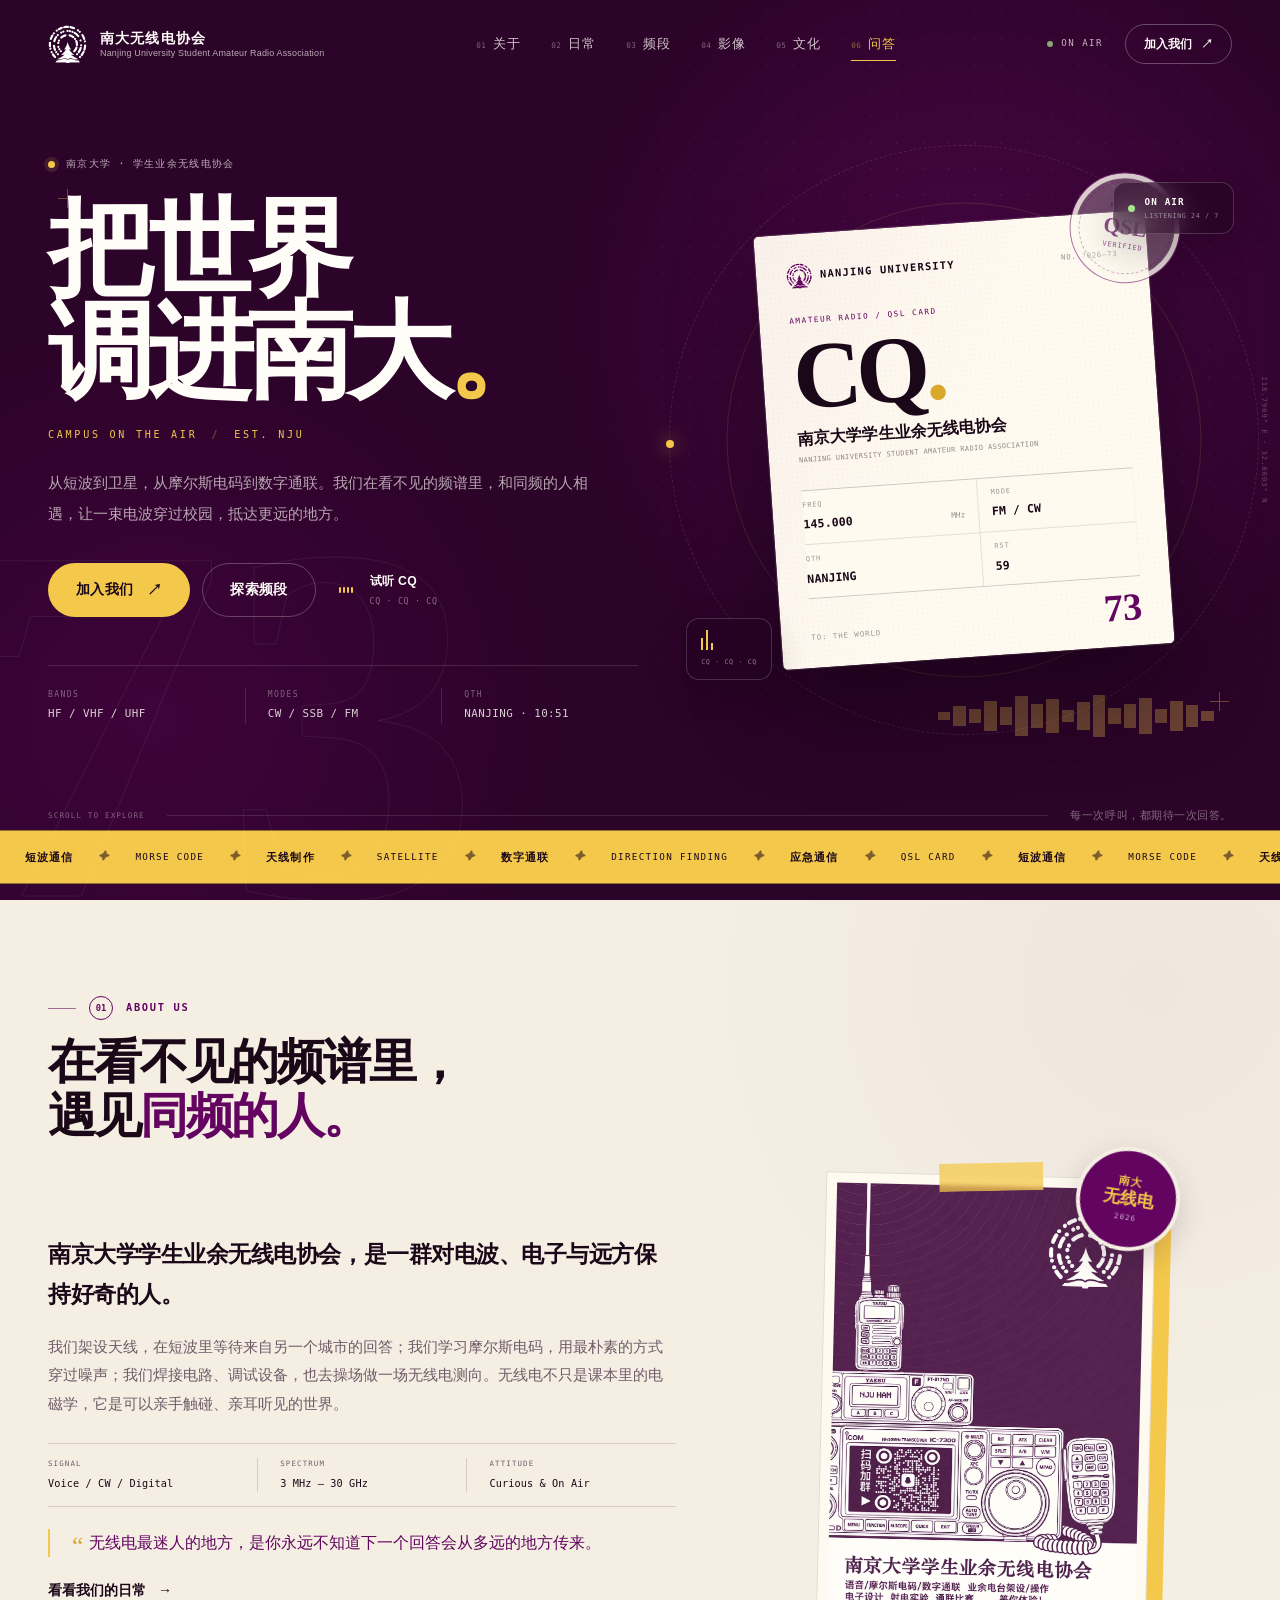
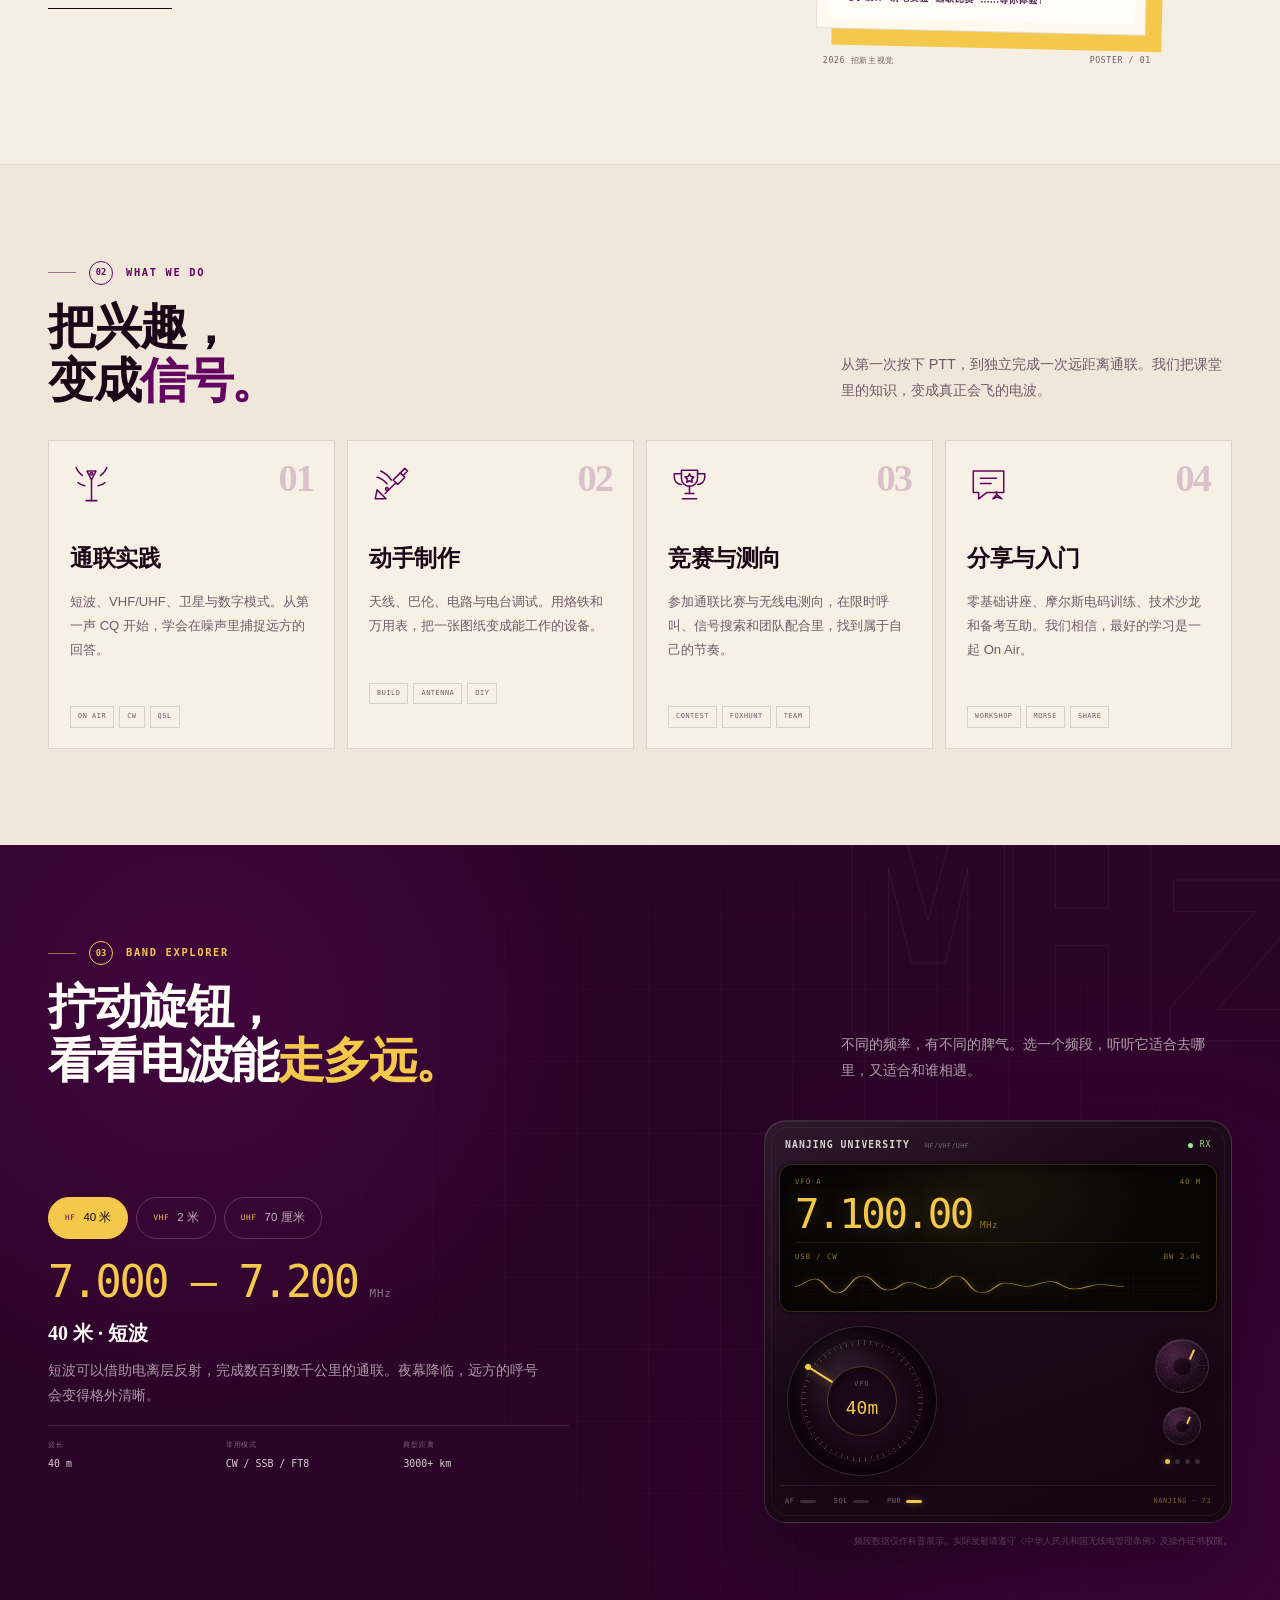
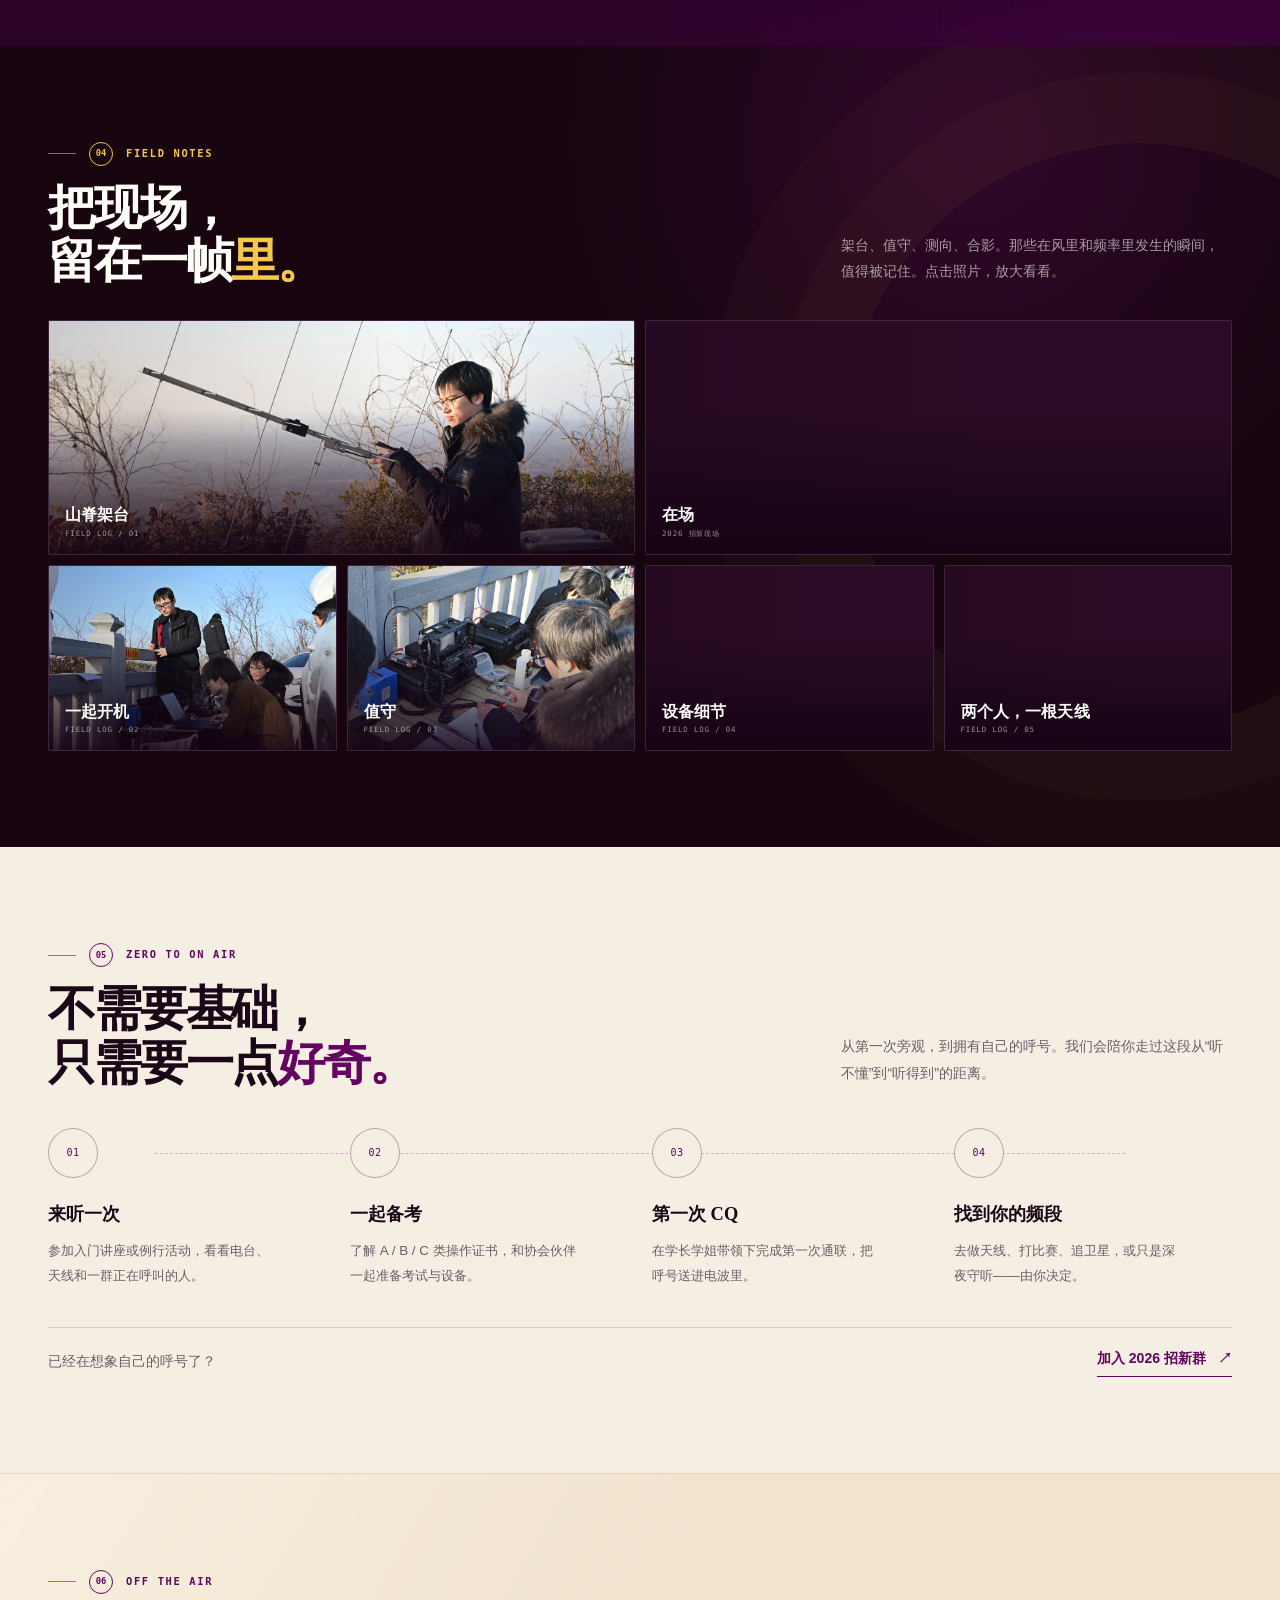
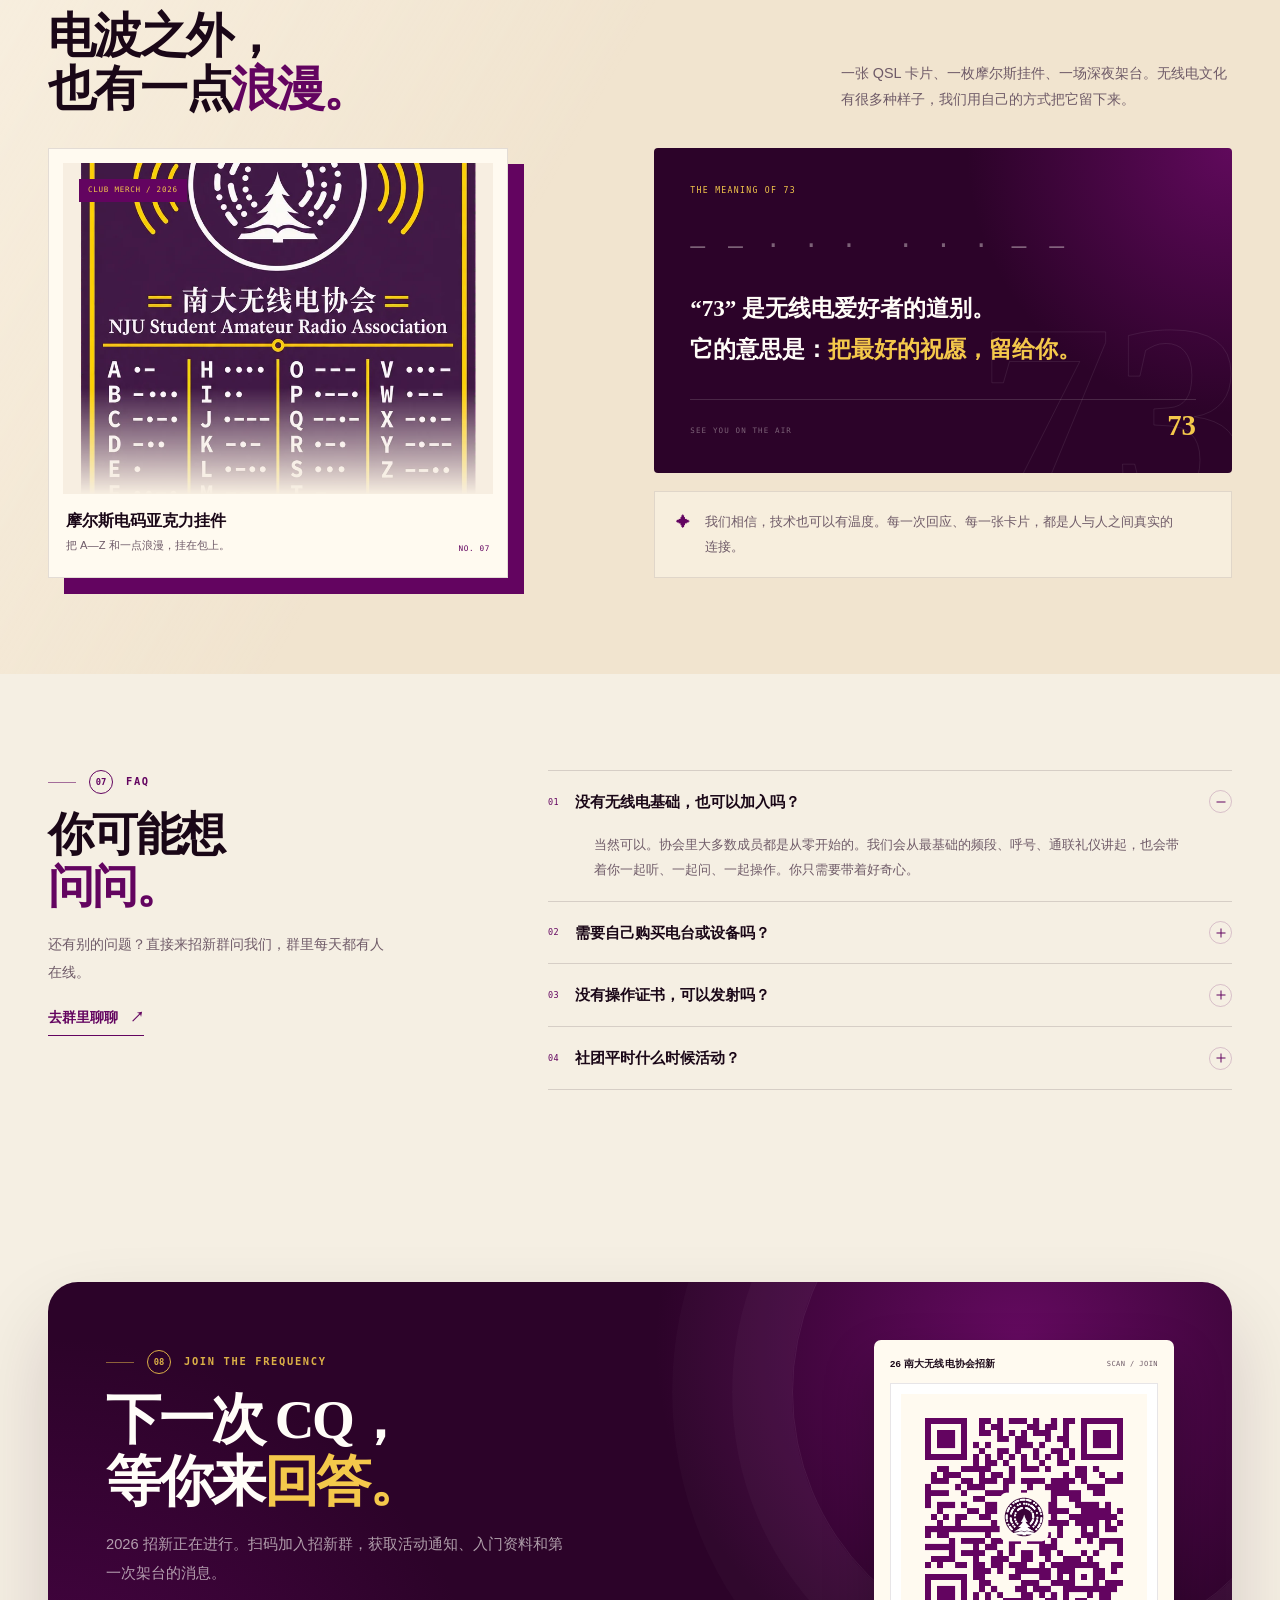
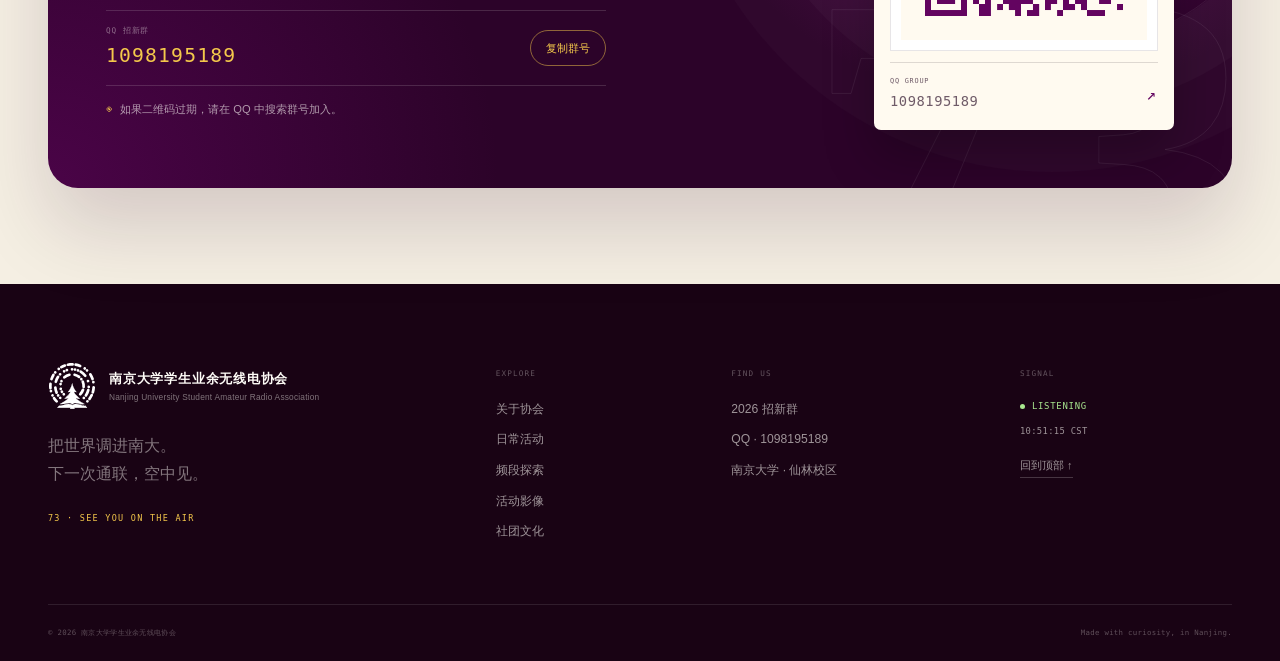
==== commit a34fd99f: "Use official association name and remove callsign references" ====
--- a/index.html
+++ b/index.html
@@ -3,20 +3,20 @@
 <head>
   <meta charset="utf-8">
   <meta name="viewport" content="width=device-width, initial-scale=1">
-  <title>南京大学学生业余无线电协会 · NJU HAM</title>
-  <meta name="description" content="南京大学学生业余无线电协会（NJU HAM）——从短波到卫星，从摩尔斯电码到数字通联。在看不见的频谱里，遇见同频的人。">
+  <title>南京大学学生业余无线电协会 · Nanjing University Student Amateur Radio Association</title>
+  <meta name="description" content="南京大学学生业余无线电协会——从短波到卫星，从摩尔斯电码到数字通联。在看不见的频谱里，遇见同频的人。">
   <meta name="theme-color" content="#2c0329">
   <link rel="canonical" href="https://njuham.github.io/homepage/">
   <meta property="og:type" content="website">
-  <meta property="og:site_name" content="NJU HAM">
+  <meta property="og:site_name" content="南京大学学生业余无线电协会">
   <meta property="og:locale" content="zh_CN">
   <meta property="og:url" content="https://njuham.github.io/homepage/">
   <meta property="og:title" content="南京大学学生业余无线电协会 · 把世界调进南大">
-  <meta property="og:description" content="从短波到卫星，从摩尔斯电码到数字通联。NJU HAM 邀请你一起，让电波穿过校园，抵达更远的地方。">
+  <meta property="og:description" content="从短波到卫星，从摩尔斯电码到数字通联。南京大学学生业余无线电协会邀请你一起，让电波穿过校园，抵达更远的地方。">
   <meta property="og:image" content="https://njuham.github.io/homepage/img/og-cover.png">
   <meta property="og:image:width" content="1200">
   <meta property="og:image:height" content="630">
-  <meta property="og:image:alt" content="NJU HAM 南京大学学生业余无线电协会，把世界调进南大">
+  <meta property="og:image:alt" content="南京大学学生业余无线电协会，把世界调进南大">
   <meta name="twitter:card" content="summary_large_image">
   <meta name="twitter:title" content="南京大学学生业余无线电协会 · 把世界调进南大">
   <meta name="twitter:description" content="从短波到卫星，从摩尔斯电码到数字通联。让一束电波穿过校园，抵达更远的地方。">
@@ -31,7 +31,7 @@
     "@context": "https://schema.org",
     "@type": "Organization",
     "name": "南京大学学生业余无线电协会",
-    "alternateName": "NJU HAM",
+    "alternateName": "Nanjing University Student Amateur Radio Association",
     "url": "https://njuham.github.io/homepage/",
     "description": "南京大学学生业余无线电协会，开展业余无线电通联、电子制作、射电实验与通联竞赛等活动。",
     "logo": "https://njuham.github.io/homepage/img/apple-touch-icon.png"
@@ -43,11 +43,11 @@
 
   <header class="site-header" id="siteHeader">
     <div class="container header-inner">
-      <a class="brand" href="#top" aria-label="NJU HAM 首页">
+      <a class="brand" href="#top" aria-label="南京大学学生业余无线电协会 首页">
         <span class="brand-mark" aria-hidden="true"></span>
         <span class="brand-text">
-          <strong>NJU HAM</strong>
-          <small>南京大学学生业余无线电协会</small>
+          <strong>南大无线电协会</strong>
+          <small>Nanjing University Student Amateur Radio Association</small>
         </span>
       </a>
 
@@ -89,9 +89,9 @@
           <div class="hero-actions" data-reveal>
             <a class="button button-primary" href="#join">加入我们 <span aria-hidden="true">↗</span></a>
             <a class="button button-ghost" href="#bands">探索频段</a>
-            <button class="morse-button" id="morseBtn" type="button" aria-label="播放摩尔斯电码呼号 CQ DE NJU HAM">
+            <button class="morse-button" id="morseBtn" type="button" aria-label="播放 CQ 摩尔斯电码演示">
               <span class="equalizer" aria-hidden="true"><i></i><i></i><i></i><i></i></span>
-              <span class="morse-label"><b>发射呼号</b><small>CQ · CQ · DE NJU HAM</small></span>
+              <span class="morse-label"><b>试听 CQ</b><small>CQ · CQ · CQ</small></span>
             </button>
           </div>
 
@@ -118,13 +118,13 @@
 
           <div class="qsl-card">
             <div class="qsl-top">
-              <span class="qsl-brand"><span class="qsl-mark"></span> NJU HAM</span>
+              <span class="qsl-brand"><span class="qsl-mark"></span> NANJING UNIVERSITY</span>
               <span class="qsl-no">NO. 2026—73</span>
             </div>
             <p class="qsl-kicker">AMATEUR RADIO / QSL CARD</p>
             <div class="qsl-call">CQ<span>.</span></div>
             <p class="qsl-cn">南京大学学生业余无线电协会</p>
-            <p class="qsl-en">NJU STUDENT AMATEUR RADIO ASSOCIATION</p>
+            <p class="qsl-en">NANJING UNIVERSITY STUDENT AMATEUR RADIO ASSOCIATION</p>
             <div class="qsl-data">
               <div><span>FREQ</span><b>145.000</b><em>MHz</em></div>
               <div><span>MODE</span><b>FM / CW</b></div>
@@ -136,7 +136,7 @@
               <strong>73</strong>
             </div>
             <div class="qsl-stamp">
-              <span>NJU HAM</span>
+              <span>NANJING</span>
               <b>QSL</b>
               <span>VERIFIED</span>
             </div>
@@ -149,7 +149,7 @@
 
           <div class="floating-chip chip-cq">
             <div class="cq-dots"><i></i><i></i><i></i></div>
-            <small>DE NJU HAM</small>
+            <small>CQ · CQ · CQ</small>
           </div>
 
           <div class="spectrum" aria-hidden="true">
@@ -187,7 +187,7 @@
 
         <div class="about-grid">
           <div class="about-copy">
-            <p class="lead" data-reveal>南京大学学生业余无线电协会（NJU HAM），是一群对电波、电子与远方保持好奇的人。</p>
+            <p class="lead" data-reveal>南京大学学生业余无线电协会，是一群对电波、电子与远方保持好奇的人。</p>
             <p data-reveal>我们架设天线，在短波里等待来自另一个城市的回答；我们学习摩尔斯电码，用最朴素的方式穿过噪声；我们焊接电路、调试设备，也去操场做一场无线电测向。无线电不只是课本里的电磁学，它是可以亲手触碰、亲耳听见的世界。</p>
 
             <div class="signal-facts" data-reveal>
@@ -222,7 +222,7 @@
               <span>2026 招新主视觉</span>
               <span>POSTER / 01</span>
             </figcaption>
-            <span class="poster-sticker" aria-hidden="true"><b>NJU</b><span>HAM</span><i>2026</i></span>
+            <span class="poster-sticker" aria-hidden="true"><b>南大</b><span>无线电</span><i>2026</i></span>
           </figure>
         </div>
       </div>
@@ -339,7 +339,7 @@
           <div class="rig-wrap" data-reveal>
             <div class="rig">
               <div class="rig-top">
-                <span class="rig-brand">NJU HAM <i>HF/VHF/UHF</i></span>
+                <span class="rig-brand">NANJING UNIVERSITY <i>HF/VHF/UHF</i></span>
                 <span class="rig-status"><i aria-hidden="true"></i> RX</span>
               </div>
               <div class="rig-screen">
@@ -367,7 +367,7 @@
                 <span><i>AF</i><b></b></span>
                 <span><i>SQL</i><b></b></span>
                 <span><i>PWR</i><b class="lit"></b></span>
-                <span class="rig-note">DE NJU HAM · 73</span>
+                <span class="rig-note">NANJING · 73</span>
               </div>
             </div>
             <p class="band-note">频段数据仅作科普展示。实际发射请遵守《中华人民共和国无线电管理条例》及操作证书权限。</p>
@@ -606,7 +606,7 @@
       <div class="photo-dialog-meta">
         <span id="photoDialogIndex">01 / 06</span>
         <p id="photoDialogCaption"></p>
-        <span>NJU HAM / FIELD NOTES</span>
+        <span>STUDENT AMATEUR RADIO / FIELD NOTES</span>
       </div>
     </div>
   </dialog>
@@ -617,10 +617,10 @@
         <div class="footer-brand">
           <a href="#top" class="footer-logo" aria-label="回到首页">
             <span class="brand-mark" aria-hidden="true"></span>
-            <span><b>NJU HAM</b><small>南京大学学生业余无线电协会</small></span>
+            <span><b>南京大学学生业余无线电协会</b><small>Nanjing University Student Amateur Radio Association</small></span>
           </a>
           <p>把世界调进南大。<br>下一次通联，空中见。</p>
-          <span class="footer-sign">73 DE NJU HAM</span>
+          <span class="footer-sign">73 · SEE YOU ON THE AIR</span>
         </div>
 
         <div class="footer-col">
--- a/assets/css/style.css
+++ b/assets/css/style.css
@@ -1,5 +1,5 @@
 /* =========================================================
-   NJU HAM · 南京大学学生业余无线电协会
+   Nanjing University Student Amateur Radio Association
    Static homepage styles
    ========================================================= */
 
@@ -387,15 +387,17 @@
 }
 
 .brand-text strong {
-  font-family: var(--font-mono);
-  font-size: 0.82rem;
-  letter-spacing: 0.16em;
+  font-family: var(--font-sans);
+  font-size: 0.88rem;
+  font-weight: 700;
+  letter-spacing: 0.08em;
 }
 
 .brand-text small {
-  font-size: 0.58rem;
-  letter-spacing: 0.08em;
-  opacity: 0.62;
+  font-size: 0.56rem;
+  letter-spacing: 0.02em;
+  opacity: 0.68;
+  white-space: nowrap;
 }
 
 .primary-nav {
@@ -2819,14 +2821,17 @@
 }
 
 .footer-logo b {
-  font-family: var(--font-mono);
-  font-size: 0.85rem;
-  letter-spacing: 0.15em;
+  font-family: var(--font-sans);
+  font-size: 0.82rem;
+  font-weight: 700;
+  letter-spacing: 0.06em;
 }
 
 .footer-logo small {
-  font-size: 0.58rem;
-  letter-spacing: 0.06em;
+  max-width: 290px;
+  font-size: 0.52rem;
+  line-height: 1.5;
+  letter-spacing: 0.025em;
   color: rgba(255, 253, 248, 0.45);
 }
 
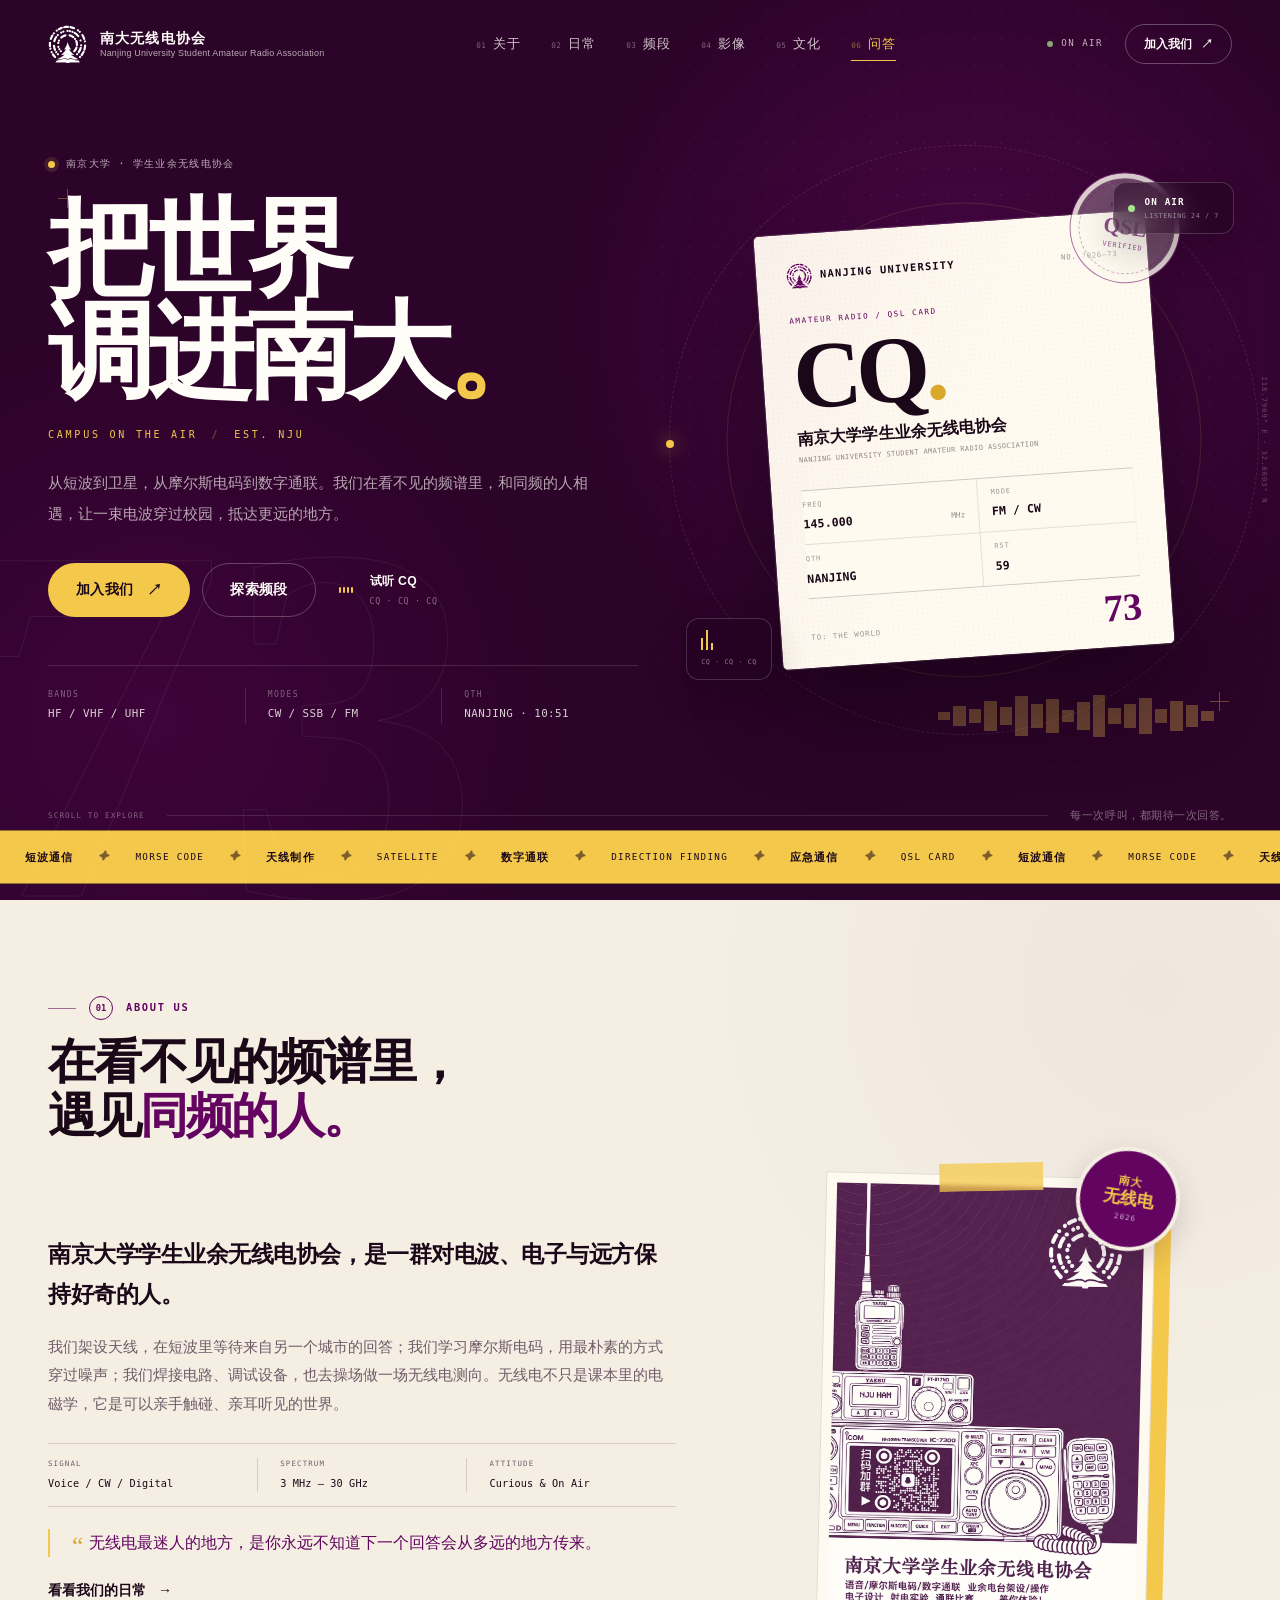
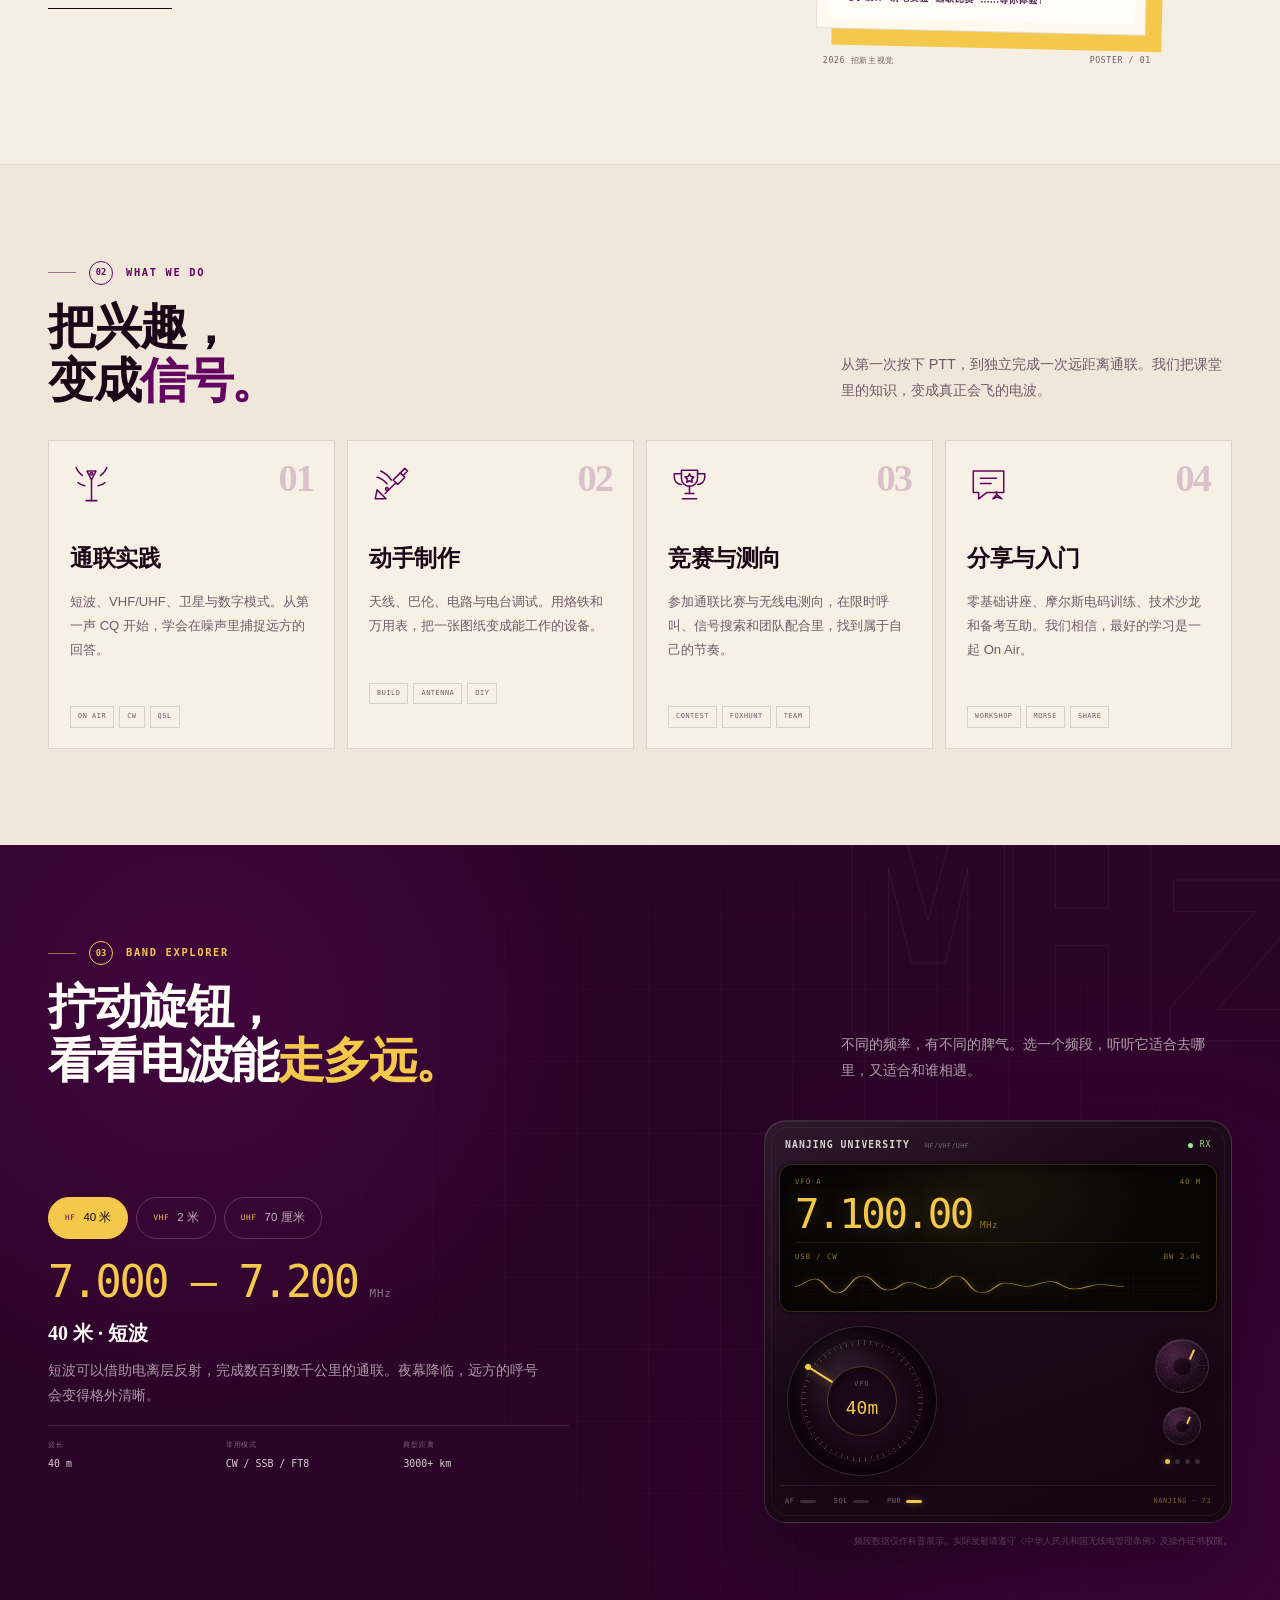
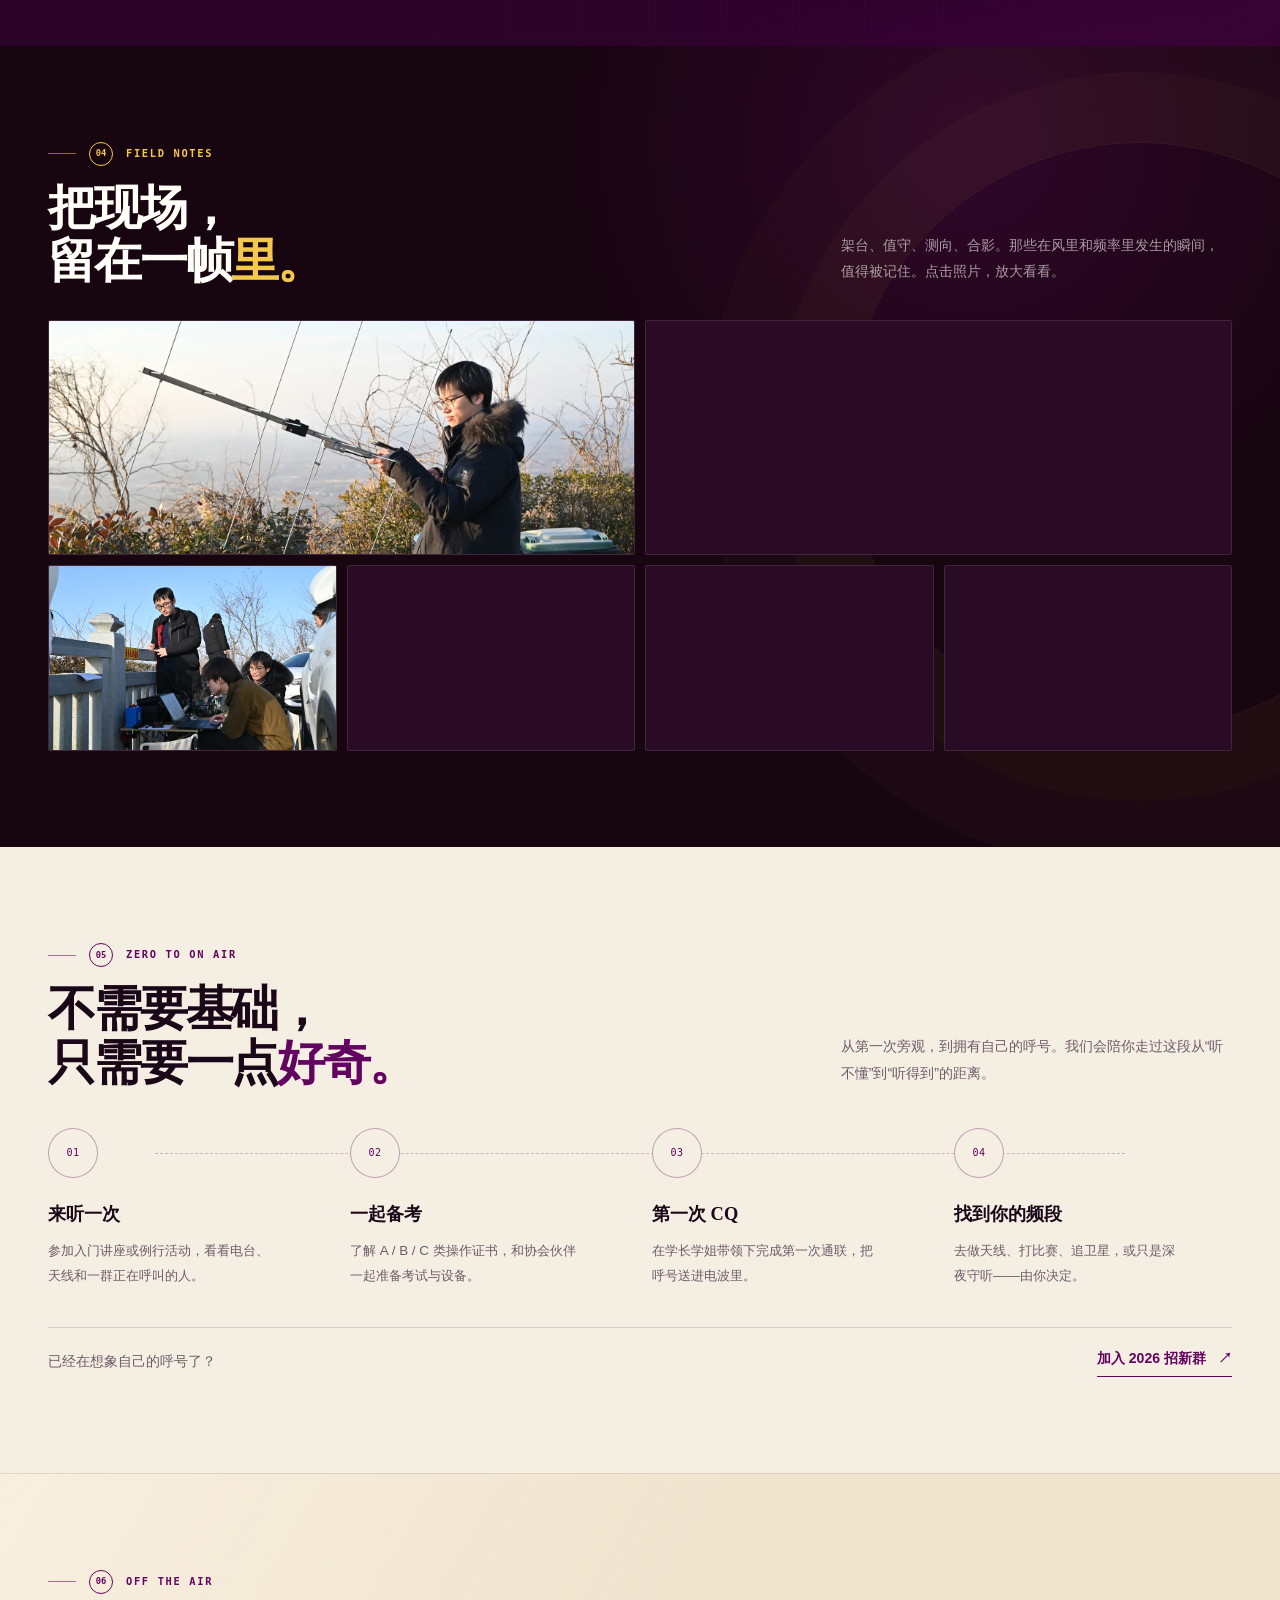
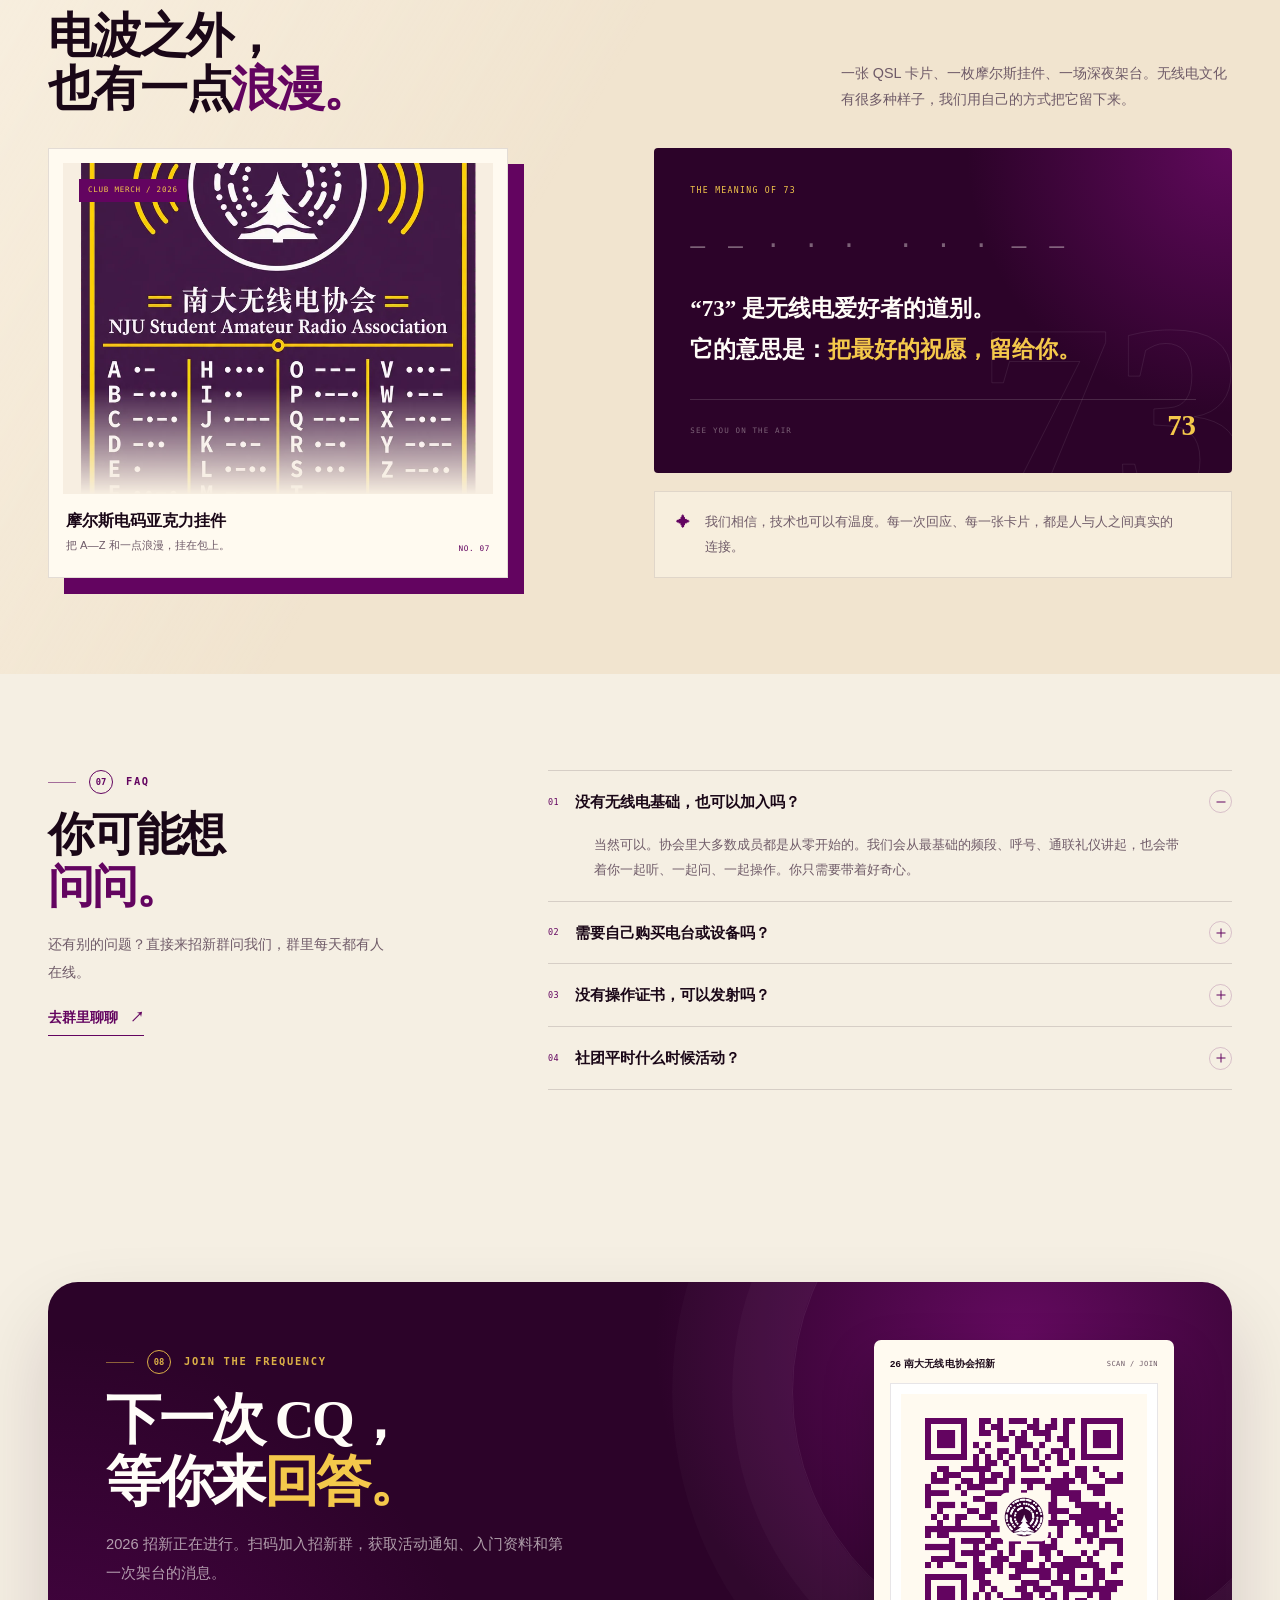
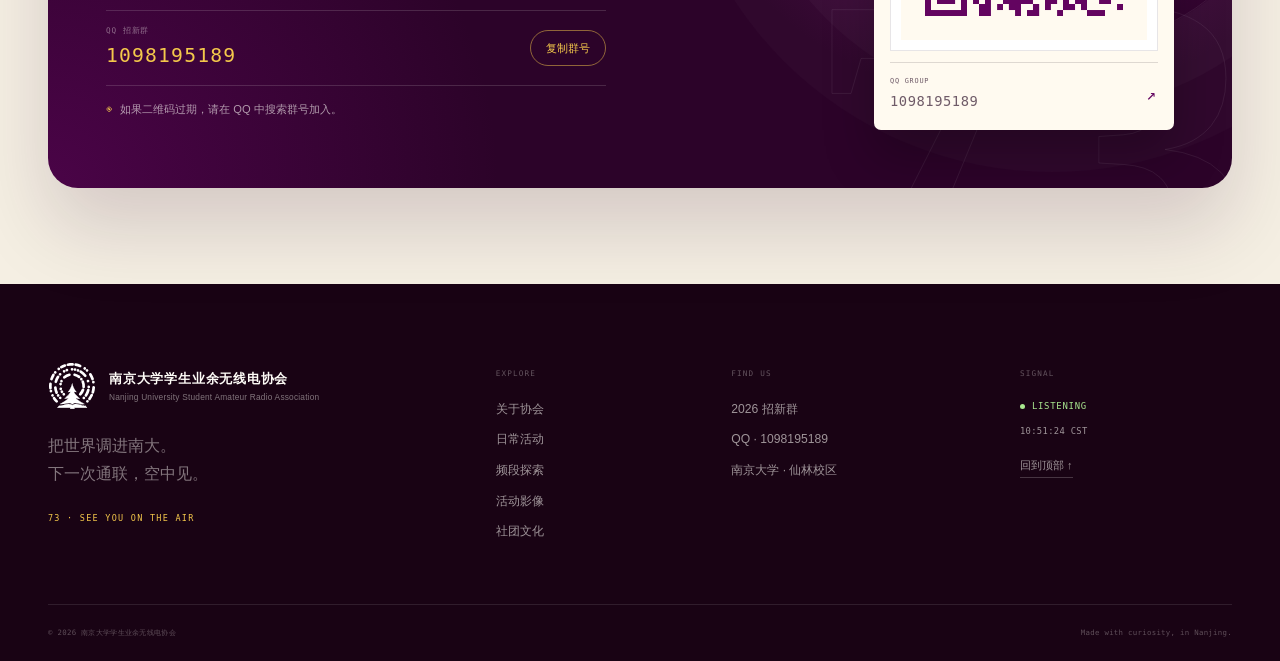
==== commit 38436cb3: "Remove photo captions from gallery and lightbox" ====
--- a/index.html
+++ b/index.html
@@ -388,46 +388,28 @@
         </div>
 
         <div class="gallery-grid" data-reveal>
-          <button class="photo-card photo-card-wide" type="button" data-full="img/lightbox-field.webp" data-caption="山脊架台 · 把天线举过树线，等一次更远的回答。" aria-label="查看照片：山脊架台">
+          <button class="photo-card photo-card-wide" type="button" data-full="img/lightbox-field.webp">
             <img src="img/gallery-field.webp" width="1600" height="640" alt="成员在山脊上手持八木天线进行无线电测向" loading="lazy" decoding="async">
-            <span class="photo-shade" aria-hidden="true"></span>
-            <span class="photo-caption"><b>山脊架台</b><small>FIELD LOG / 01</small></span>
-            <span class="photo-open" aria-hidden="true">↗</span>
           </button>
 
-          <button class="photo-card photo-card-wide" type="button" data-full="img/lightbox-team.webp" data-caption="在场 · 2026 招新现场，第一次见面。" aria-label="查看照片：2026 招新现场合影">
+          <button class="photo-card photo-card-wide" type="button" data-full="img/lightbox-team.webp">
             <img src="img/gallery-team.webp" width="1600" height="640" alt="协会成员在黄色帐篷下合影，桌上摆着电台设备" loading="lazy" decoding="async">
-            <span class="photo-shade" aria-hidden="true"></span>
-            <span class="photo-caption"><b>在场</b><small>2026 招新现场</small></span>
-            <span class="photo-open" aria-hidden="true">↗</span>
           </button>
 
-          <button class="photo-card" type="button" data-full="img/lightbox-station.webp" data-caption="一起开机 · 设备、笔记，还有一群愿意慢慢试的人。" aria-label="查看照片：户外架台现场">
+          <button class="photo-card" type="button" data-full="img/lightbox-station.webp">
             <img src="img/gallery-station.webp" width="900" height="580" alt="成员在户外调试短波电台与电脑" loading="lazy" decoding="async">
-            <span class="photo-shade" aria-hidden="true"></span>
-            <span class="photo-caption"><b>一起开机</b><small>FIELD LOG / 02</small></span>
-            <span class="photo-open" aria-hidden="true">↗</span>
           </button>
 
-          <button class="photo-card" type="button" data-full="img/lightbox-operate.webp" data-caption="值守 · 频率上有人回应，桌上的时间就过得很快。" aria-label="查看照片：成员在操作电台">
+          <button class="photo-card" type="button" data-full="img/lightbox-operate.webp">
             <img src="img/gallery-operate.webp" width="900" height="580" alt="成员坐在桌前操作电台，旁边放着通联记录本" loading="lazy" decoding="async">
-            <span class="photo-shade" aria-hidden="true"></span>
-            <span class="photo-caption"><b>值守</b><small>FIELD LOG / 03</small></span>
-            <span class="photo-open" aria-hidden="true">↗</span>
           </button>
 
-          <button class="photo-card" type="button" data-full="img/lightbox-gear.webp" data-caption="设备细节 · 每一次成功通联，背后都是反复调试。" aria-label="查看照片：电台与设备细节">
+          <button class="photo-card" type="button" data-full="img/lightbox-gear.webp">
             <img src="img/gallery-gear.webp" width="900" height="580" alt="短波电台、电源和线缆的设备特写" loading="lazy" decoding="async">
-            <span class="photo-shade" aria-hidden="true"></span>
-            <span class="photo-caption"><b>设备细节</b><small>FIELD LOG / 04</small></span>
-            <span class="photo-open" aria-hidden="true">↗</span>
           </button>
 
-          <button class="photo-card" type="button" data-full="img/lightbox-antenna.webp" data-caption="两个人，一根天线 · 测向、协作，也是社团日常。" aria-label="查看照片：两位成员协作安装天线">
+          <button class="photo-card" type="button" data-full="img/lightbox-antenna.webp">
             <img src="img/gallery-antenna.webp" width="900" height="580" alt="两位成员在户外协作组装八木天线" loading="lazy" decoding="async">
-            <span class="photo-shade" aria-hidden="true"></span>
-            <span class="photo-caption"><b>两个人，一根天线</b><small>FIELD LOG / 05</small></span>
-            <span class="photo-open" aria-hidden="true">↗</span>
           </button>
         </div>
       </div>
@@ -595,18 +577,13 @@
     </div>
   </nav>
 
-  <dialog class="photo-dialog" id="photoDialog" aria-labelledby="photoDialogCaption">
+  <dialog class="photo-dialog" id="photoDialog" aria-label="活动照片预览">
     <div class="photo-dialog-shell">
       <button class="photo-dialog-close" id="photoDialogClose" type="button" aria-label="关闭大图">×</button>
       <div class="photo-dialog-stage">
         <button class="photo-dialog-nav photo-dialog-prev" id="photoDialogPrev" type="button" aria-label="上一张照片">←</button>
         <img id="photoDialogImage" src="img/gallery-field.webp" alt="">
         <button class="photo-dialog-nav photo-dialog-next" id="photoDialogNext" type="button" aria-label="下一张照片">→</button>
-      </div>
-      <div class="photo-dialog-meta">
-        <span id="photoDialogIndex">01 / 06</span>
-        <p id="photoDialogCaption"></p>
-        <span>STUDENT AMATEUR RADIO / FIELD NOTES</span>
       </div>
     </div>
   </dialog>
--- a/assets/css/style.css
+++ b/assets/css/style.css
@@ -4309,68 +4309,6 @@
     transform: scale(1.045);
   }
 
-  .photo-shade {
-    position: absolute;
-    inset: 0;
-    background:
-      linear-gradient(180deg, transparent 38%, rgba(20, 2, 18, 0.86) 100%),
-      linear-gradient(90deg, rgba(20, 2, 18, 0.2), transparent 60%);
-    pointer-events: none;
-  }
-
-  .photo-caption {
-    position: absolute;
-    bottom: 14px;
-    left: 16px;
-    display: flex;
-    flex-direction: column;
-    gap: 2px;
-    pointer-events: none;
-  }
-
-  .photo-caption b {
-    font-family: var(--font-display);
-    font-size: 1.02rem;
-    font-weight: 700;
-    line-height: 1.3;
-    letter-spacing: 0.01em;
-  }
-
-  .photo-caption small {
-    font-family: var(--font-mono);
-    font-size: 0.46rem;
-    letter-spacing: 0.12em;
-    color: rgba(255, 253, 248, 0.56);
-  }
-
-  .photo-open {
-    position: absolute;
-    top: 12px;
-    right: 12px;
-    display: grid;
-    width: 30px;
-    height: 30px;
-    place-items: center;
-    border: 1px solid rgba(255, 253, 248, 0.38);
-    border-radius: 50%;
-    background: rgba(20, 2, 18, 0.28);
-    color: var(--gold);
-    font-size: 0.9rem;
-    opacity: 0;
-    transform: translateY(-4px);
-    transition:
-      opacity 0.3s ease,
-      transform 0.3s var(--ease);
-    -webkit-backdrop-filter: blur(6px);
-    backdrop-filter: blur(6px);
-  }
-
-  .photo-card:hover .photo-open,
-  .photo-card:focus-visible .photo-open {
-    opacity: 1;
-    transform: translateY(0);
-  }
-
   /* Path */
   .page .path-head {
     margin-bottom: 38px;
@@ -4768,34 +4706,6 @@
   right: 14px;
 }
 
-.photo-dialog-meta {
-  display: grid;
-  grid-template-columns: auto minmax(0, 1fr) auto;
-  align-items: center;
-  gap: 20px;
-  padding: 15px 22px 17px;
-  border-top: 1px solid rgba(255, 253, 248, 0.1);
-  font-family: var(--font-mono);
-  font-size: 0.48rem;
-  letter-spacing: 0.1em;
-  color: rgba(255, 253, 248, 0.44);
-}
-
-.photo-dialog-meta p {
-  overflow: hidden;
-  color: rgba(255, 253, 248, 0.9);
-  font-family: var(--font-display);
-  font-size: 0.98rem;
-  line-height: 1.5;
-  letter-spacing: 0.01em;
-  text-overflow: ellipsis;
-  white-space: nowrap;
-}
-
-.photo-dialog-meta > span:last-child {
-  color: rgba(244, 200, 75, 0.64);
-}
-
 @media (max-width: 1020px) {
   html {
     scroll-snap-type: none;
@@ -4924,52 +4834,6 @@
     transition: transform 0.8s var(--ease);
   }
 
-  .photo-shade {
-    position: absolute;
-    inset: 0;
-    background: linear-gradient(180deg, transparent 34%, rgba(20, 2, 18, 0.88) 100%);
-    pointer-events: none;
-  }
-
-  .photo-caption {
-    position: absolute;
-    bottom: 11px;
-    left: 12px;
-    display: flex;
-    flex-direction: column;
-    gap: 2px;
-    pointer-events: none;
-  }
-
-  .photo-caption b {
-    font-family: var(--font-display);
-    font-size: 0.92rem;
-    line-height: 1.3;
-  }
-
-  .photo-caption small {
-    font-family: var(--font-mono);
-    font-size: 0.42rem;
-    letter-spacing: 0.1em;
-    color: rgba(255, 253, 248, 0.56);
-  }
-
-  .photo-open {
-    position: absolute;
-    top: 9px;
-    right: 9px;
-    display: grid;
-    width: 27px;
-    height: 27px;
-    place-items: center;
-    border: 1px solid rgba(255, 253, 248, 0.35);
-    border-radius: 50%;
-    background: rgba(20, 2, 18, 0.28);
-    color: var(--gold);
-    font-size: 0.8rem;
-    opacity: 1;
-  }
-
   .toast {
     bottom: 72px;
   }
@@ -5008,22 +4872,6 @@
     right: 8px;
   }
 
-  .photo-dialog-meta {
-    grid-template-columns: 1fr auto;
-    gap: 6px 14px;
-    padding: 12px 14px 14px;
-  }
-
-  .photo-dialog-meta p {
-    grid-column: 1 / -1;
-    grid-row: 2;
-    font-size: 0.88rem;
-    white-space: normal;
-  }
-
-  .photo-dialog-meta > span:last-child {
-    display: none;
-  }
 }
 
 @media (max-width: 680px) {
@@ -5044,10 +4892,6 @@
 
   .gallery .section-intro {
     font-size: 0.82rem;
-  }
-
-  .photo-card-wide .photo-caption b {
-    font-size: 1rem;
   }
 
   .page-pager {
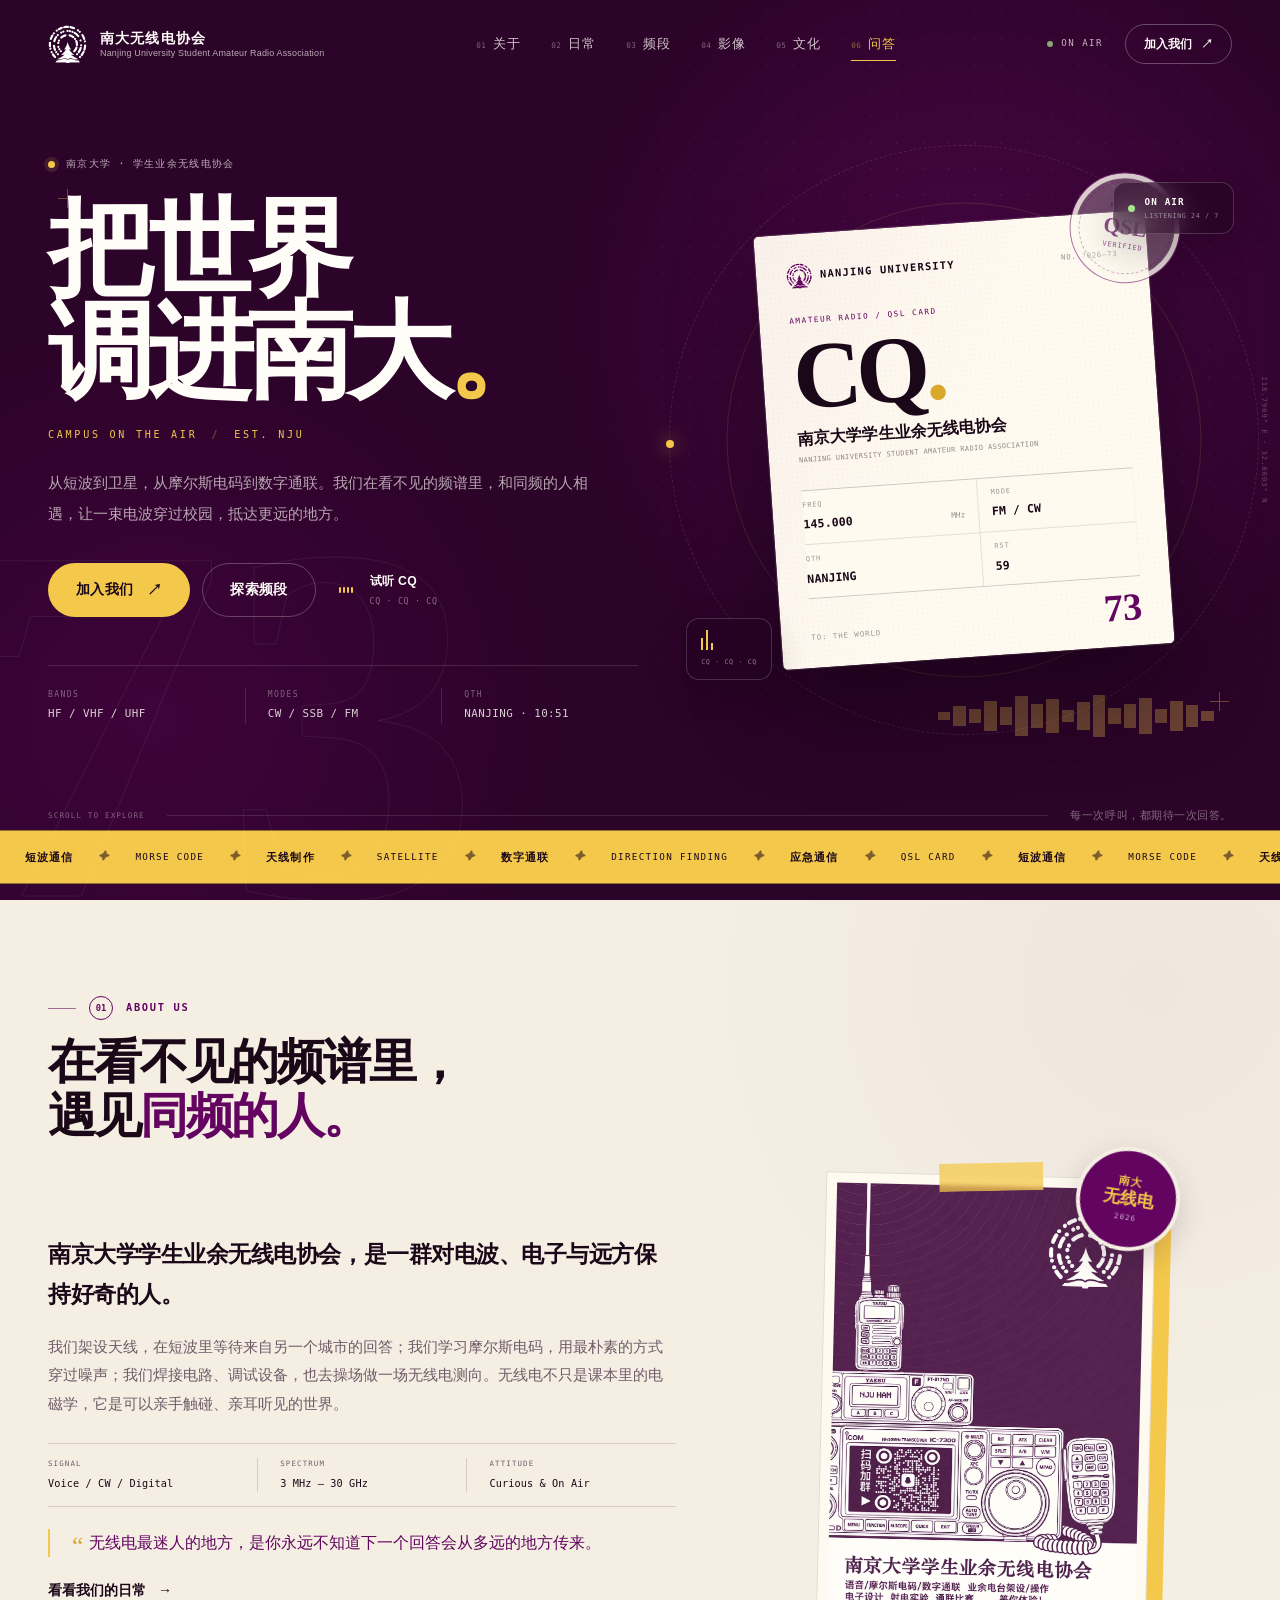
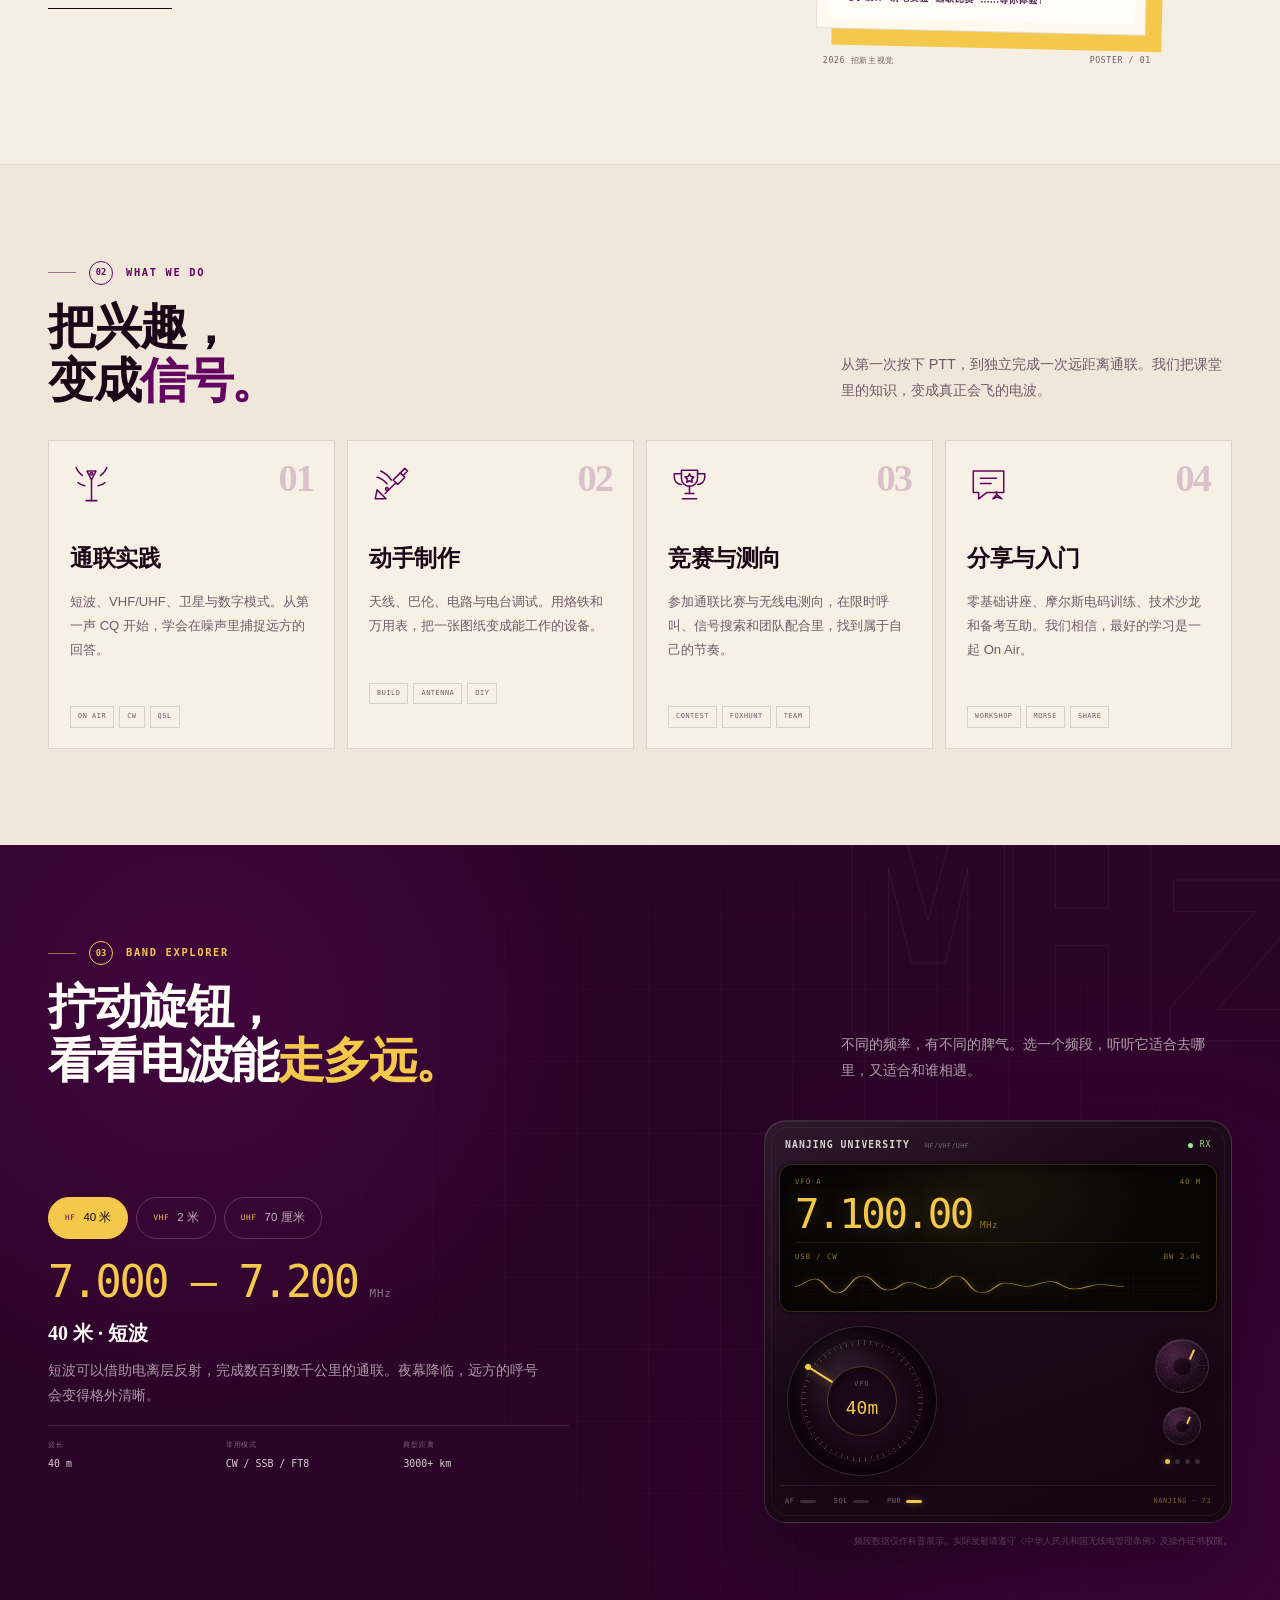
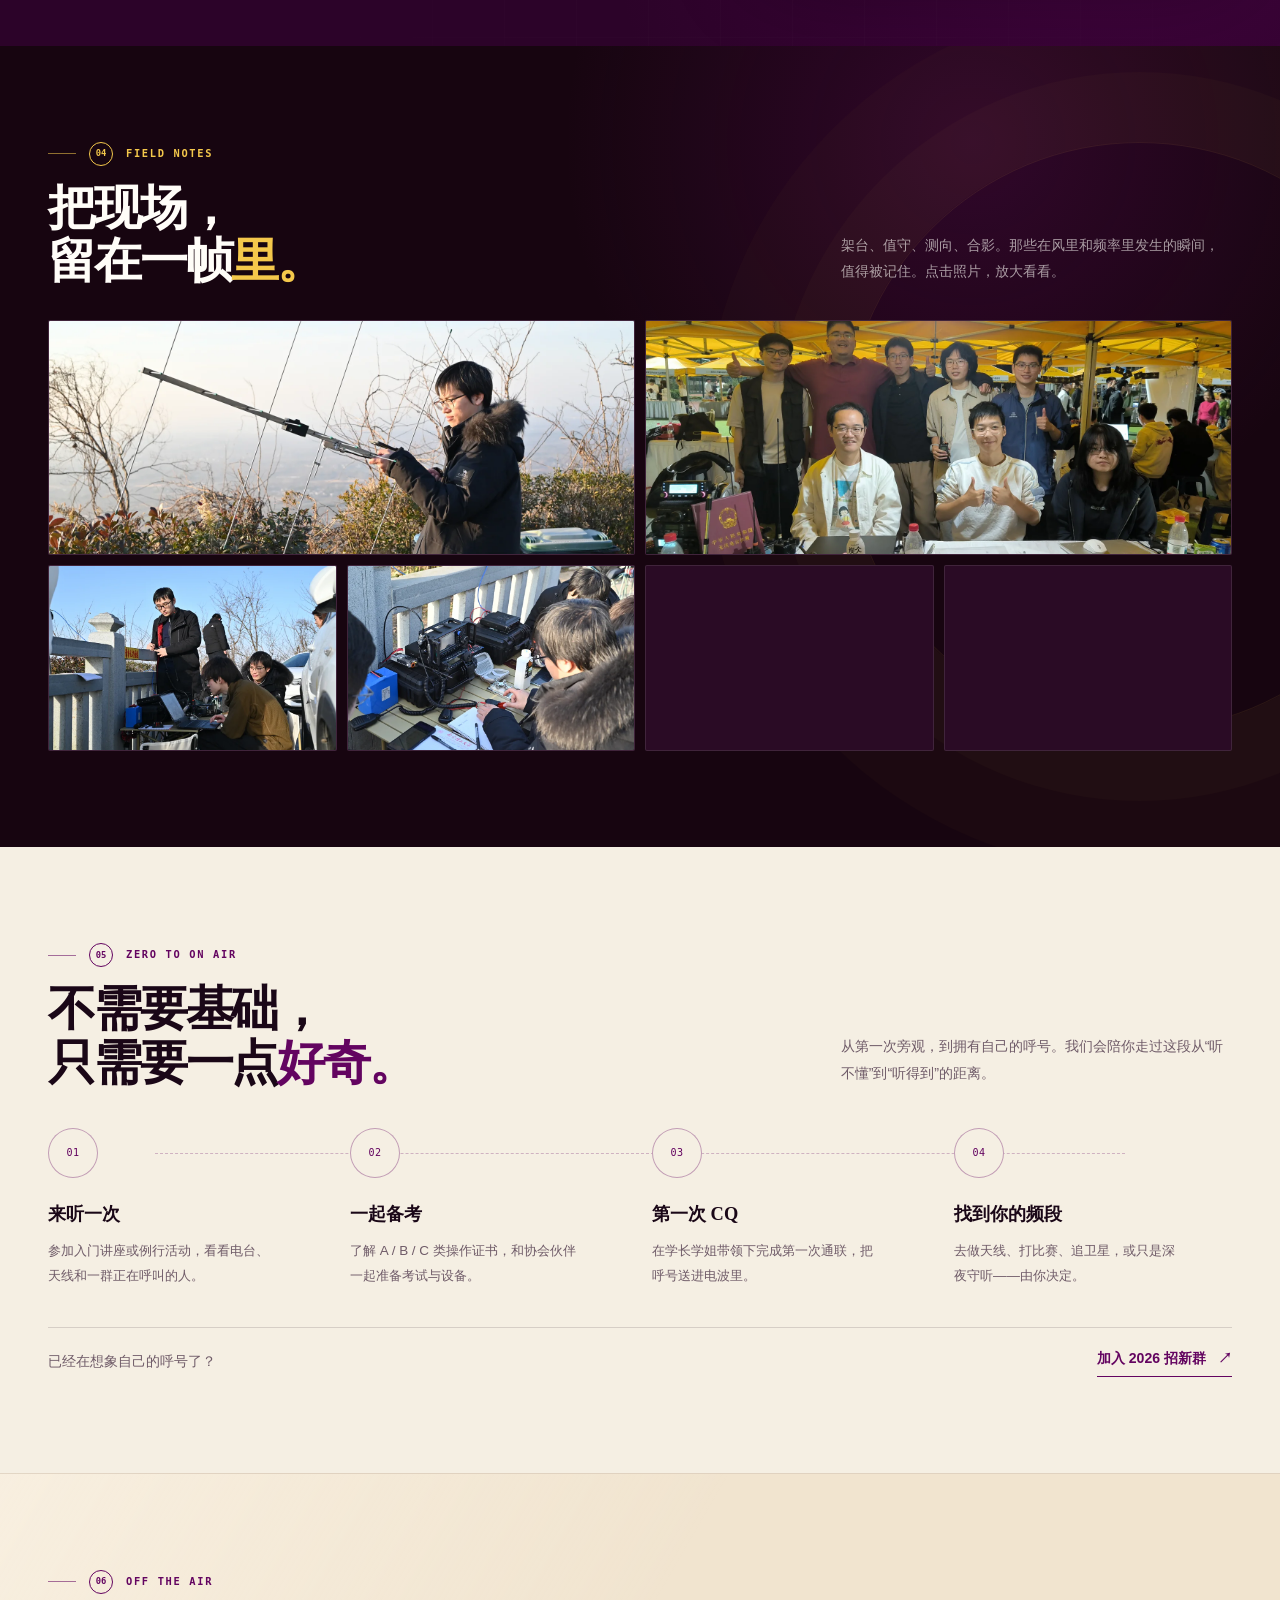
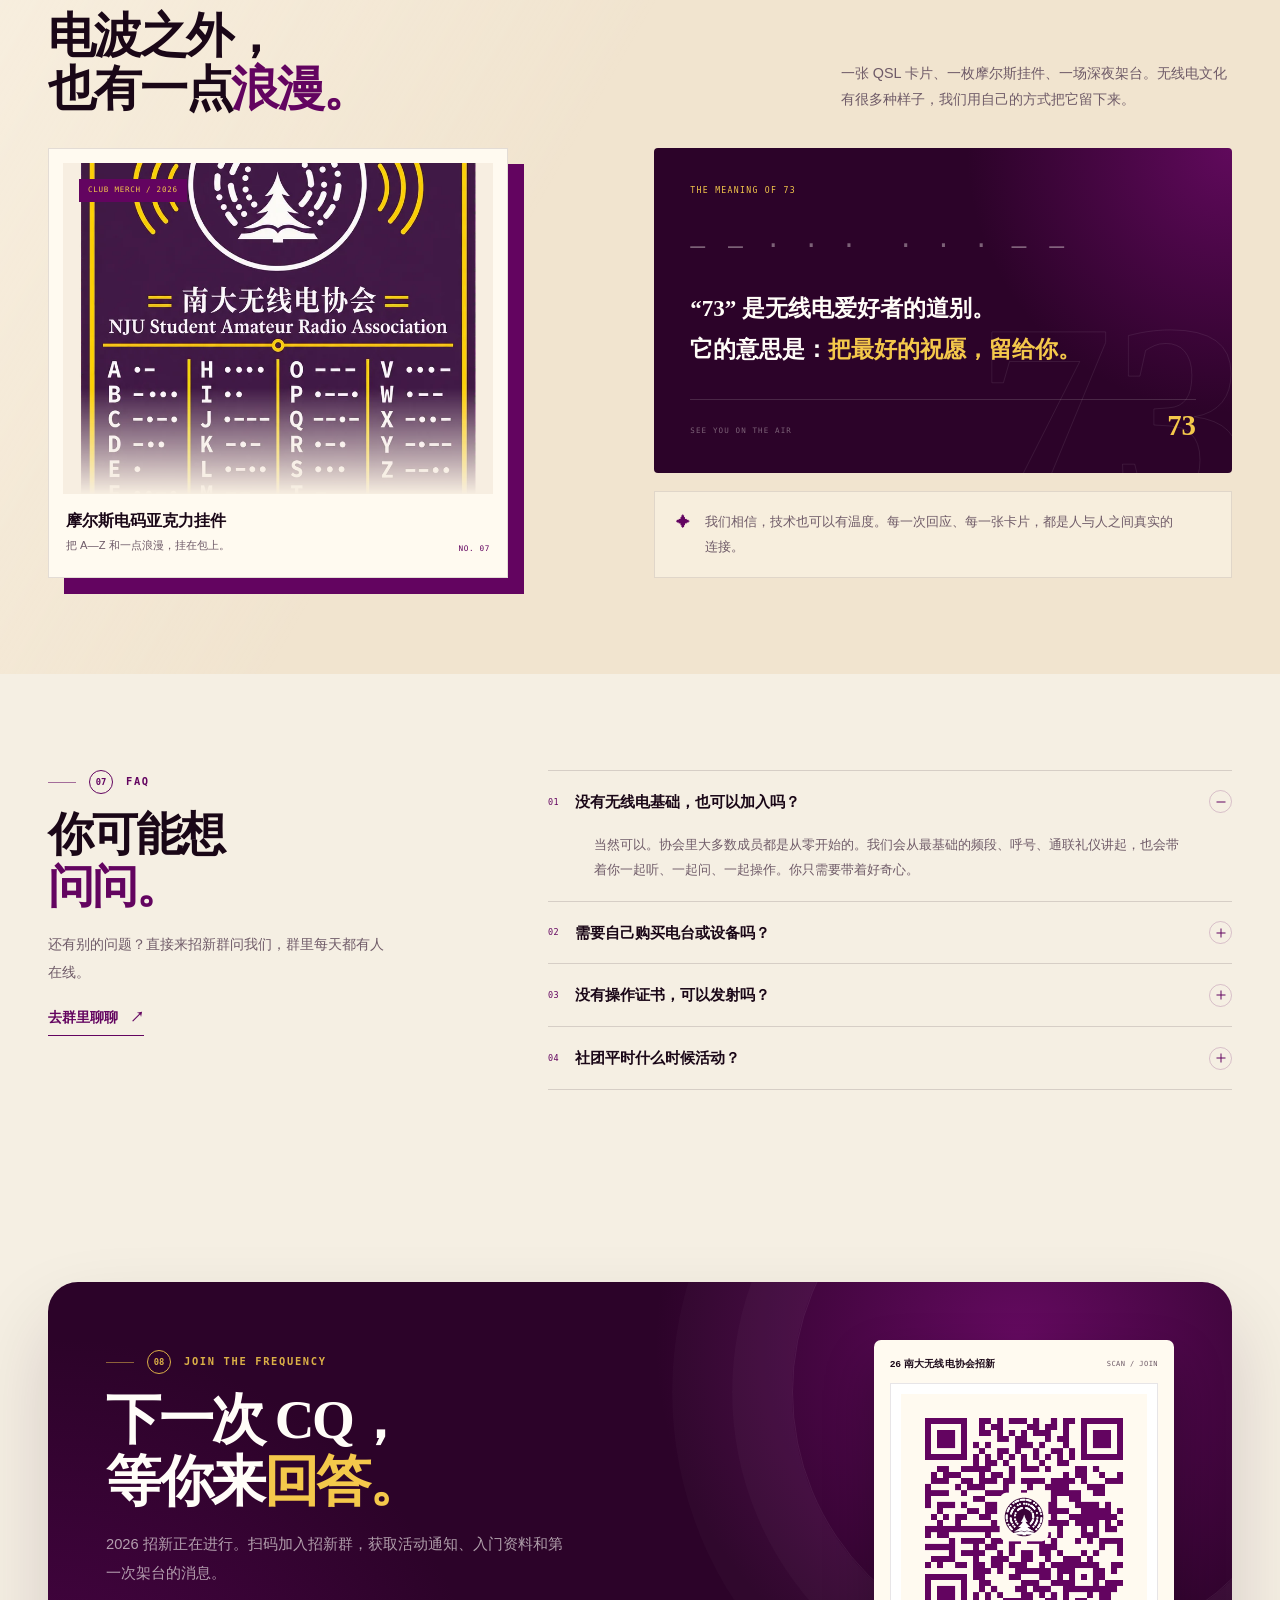
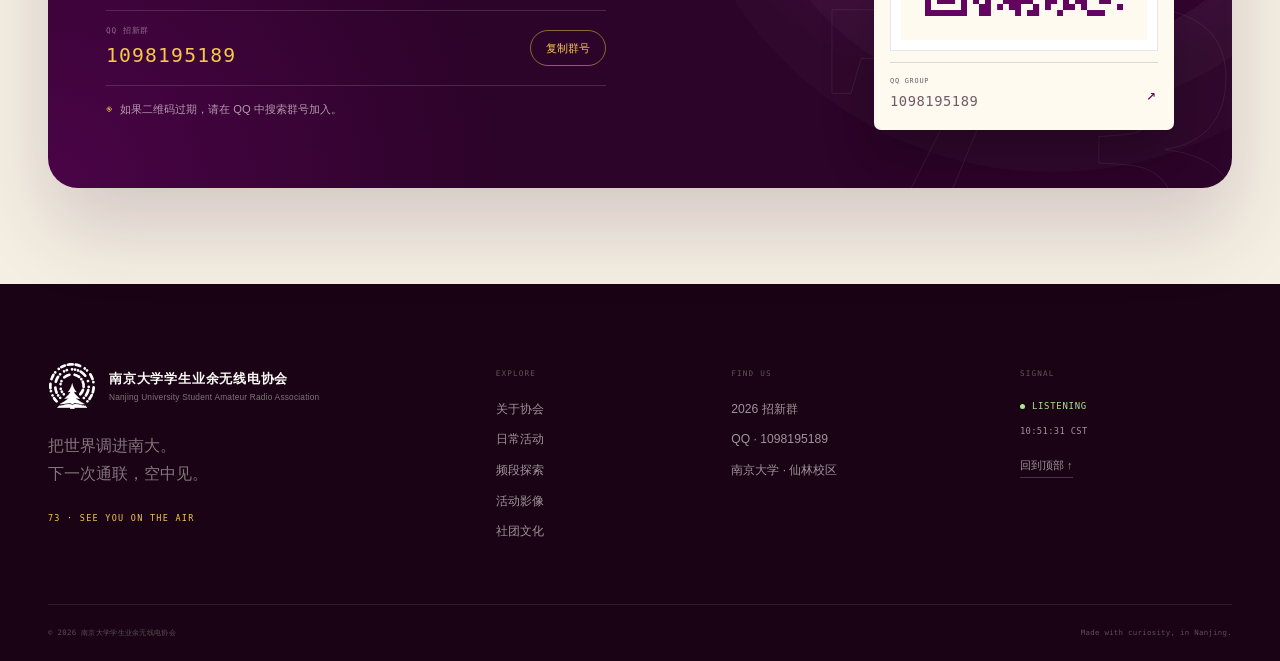
==== commit 73317873: "Point canonical URLs at root GitHub Pages site" ====
--- a/index.html
+++ b/index.html
@@ -6,21 +6,21 @@
   <title>南京大学学生业余无线电协会 · Nanjing University Student Amateur Radio Association</title>
   <meta name="description" content="南京大学学生业余无线电协会——从短波到卫星，从摩尔斯电码到数字通联。在看不见的频谱里，遇见同频的人。">
   <meta name="theme-color" content="#2c0329">
-  <link rel="canonical" href="https://njuham.github.io/homepage/">
+  <link rel="canonical" href="https://njuham.github.io/">
   <meta property="og:type" content="website">
   <meta property="og:site_name" content="南京大学学生业余无线电协会">
   <meta property="og:locale" content="zh_CN">
-  <meta property="og:url" content="https://njuham.github.io/homepage/">
+  <meta property="og:url" content="https://njuham.github.io/">
   <meta property="og:title" content="南京大学学生业余无线电协会 · 把世界调进南大">
   <meta property="og:description" content="从短波到卫星，从摩尔斯电码到数字通联。南京大学学生业余无线电协会邀请你一起，让电波穿过校园，抵达更远的地方。">
-  <meta property="og:image" content="https://njuham.github.io/homepage/img/og-cover.png">
+  <meta property="og:image" content="https://njuham.github.io/img/og-cover.png">
   <meta property="og:image:width" content="1200">
   <meta property="og:image:height" content="630">
   <meta property="og:image:alt" content="南京大学学生业余无线电协会，把世界调进南大">
   <meta name="twitter:card" content="summary_large_image">
   <meta name="twitter:title" content="南京大学学生业余无线电协会 · 把世界调进南大">
   <meta name="twitter:description" content="从短波到卫星，从摩尔斯电码到数字通联。让一束电波穿过校园，抵达更远的地方。">
-  <meta name="twitter:image" content="https://njuham.github.io/homepage/img/og-cover.png">
+  <meta name="twitter:image" content="https://njuham.github.io/img/og-cover.png">
   <link rel="icon" href="img/favicon-32.png" sizes="32x32">
   <link rel="icon" href="img/favicon-64.png" sizes="64x64">
   <link rel="apple-touch-icon" href="img/apple-touch-icon.png">
@@ -32,9 +32,9 @@
     "@type": "Organization",
     "name": "南京大学学生业余无线电协会",
     "alternateName": "Nanjing University Student Amateur Radio Association",
-    "url": "https://njuham.github.io/homepage/",
+    "url": "https://njuham.github.io/",
     "description": "南京大学学生业余无线电协会，开展业余无线电通联、电子制作、射电实验与通联竞赛等活动。",
-    "logo": "https://njuham.github.io/homepage/img/apple-touch-icon.png"
+    "logo": "https://njuham.github.io/img/apple-touch-icon.png"
   }
   </script>
 </head>
